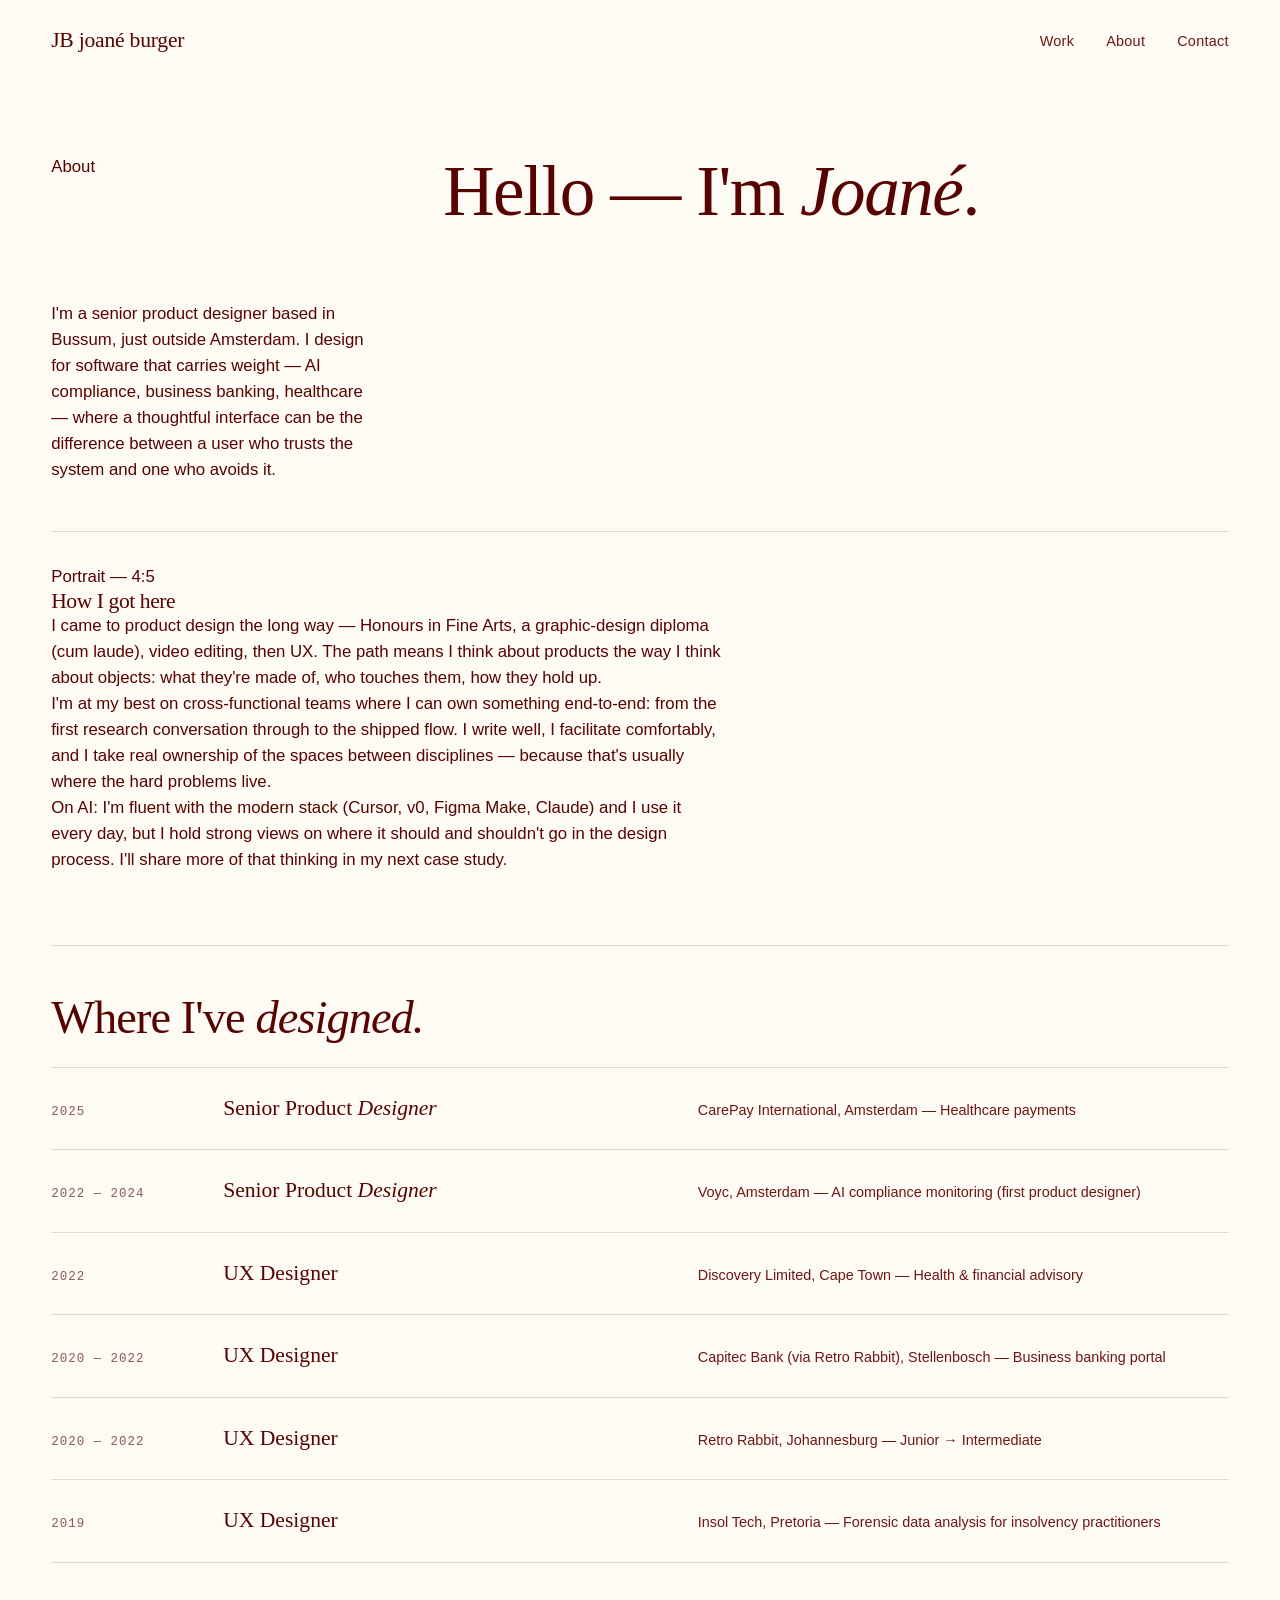
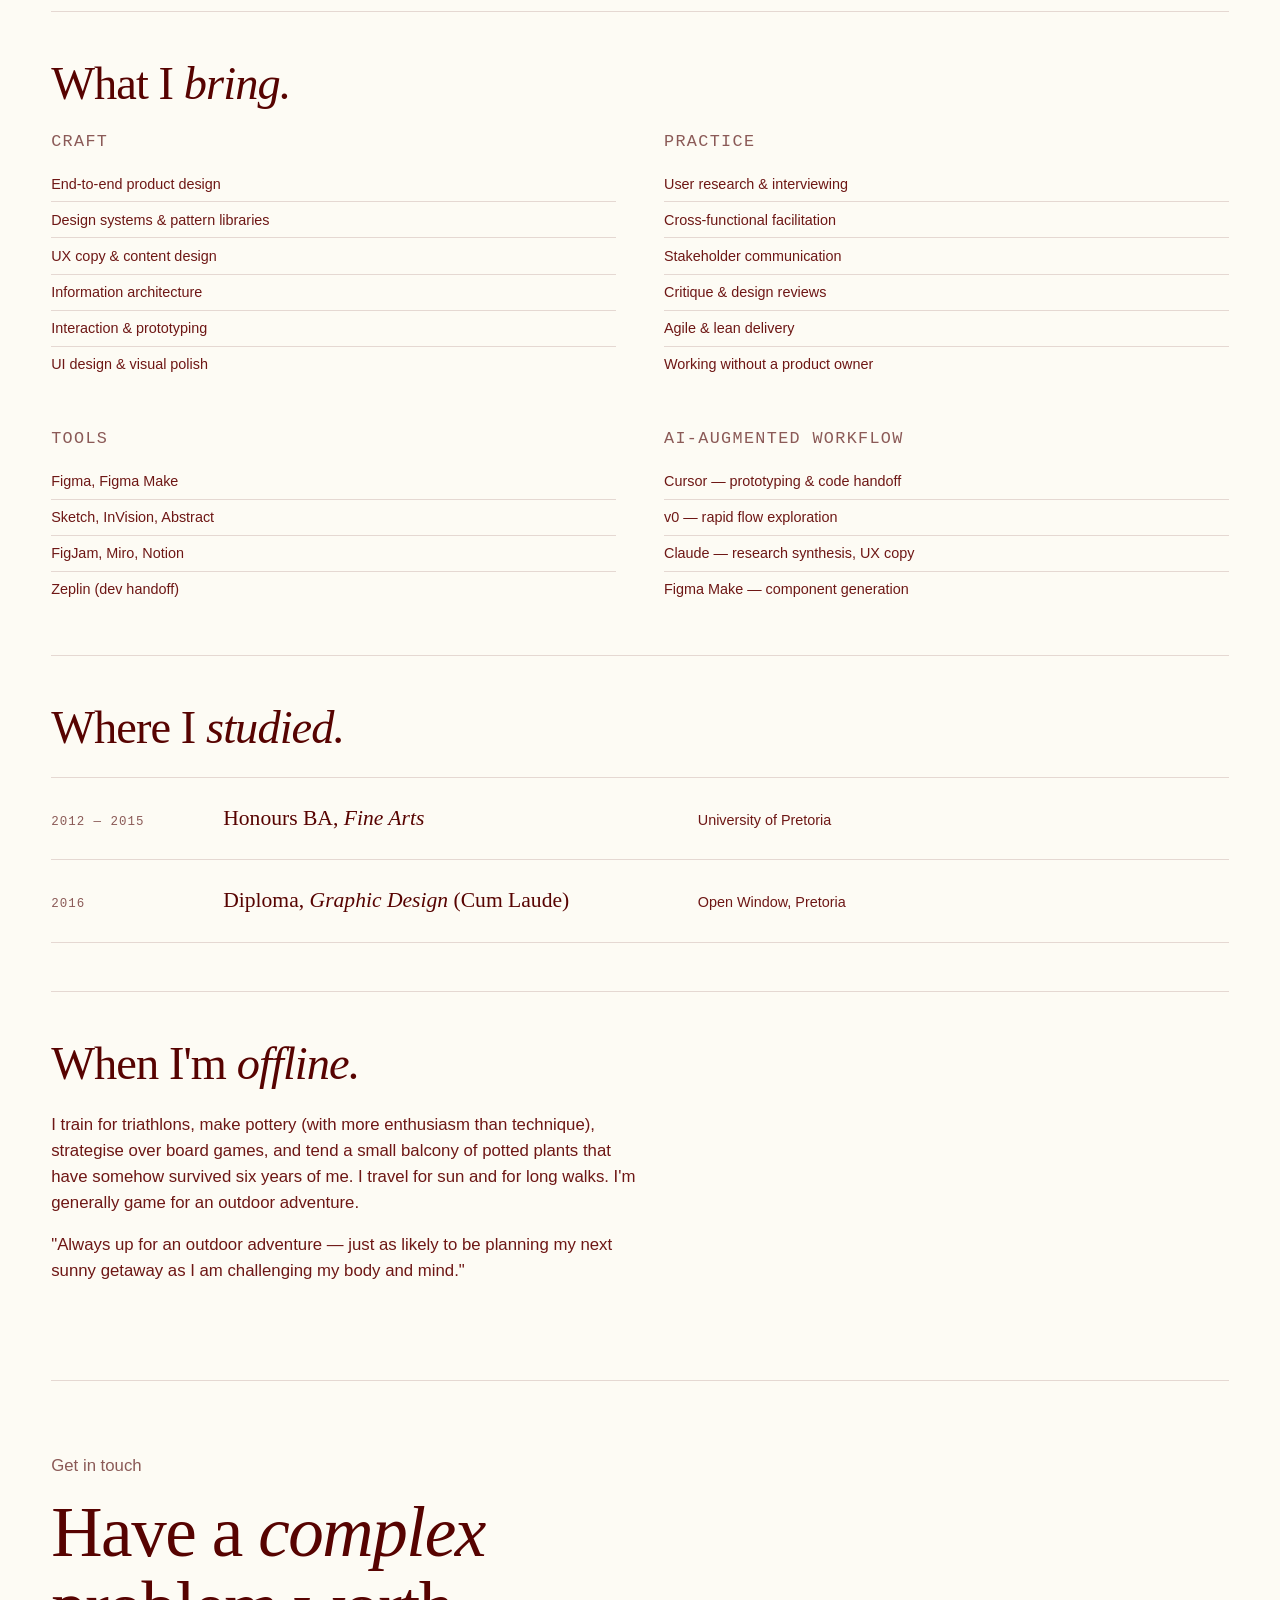
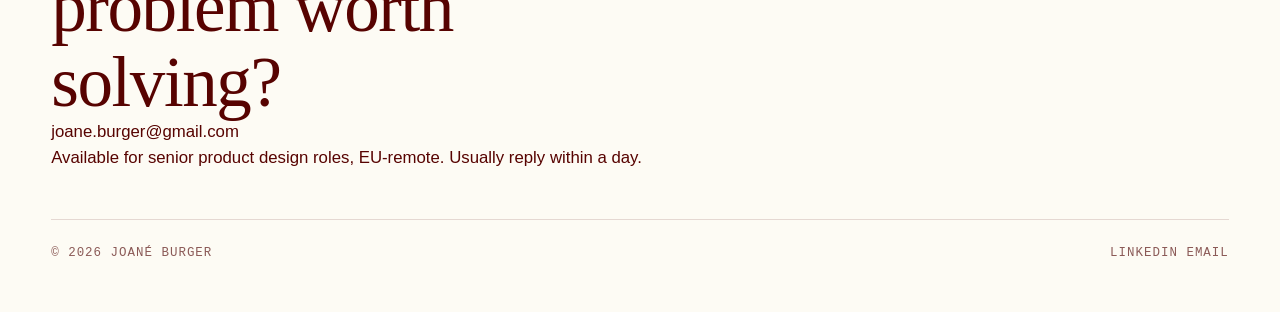
==== about.html @ 987252c0 "Update about.html" ====
<!DOCTYPE html>
<html lang="en">
<head>
  <meta charset="UTF-8">
  <meta name="viewport" content="width=device-width, initial-scale=1.0">
  <title>About — Joané Burger</title>
  <meta name="description" content="About Joané Burger — senior product designer, fine-art background, six years in complex software. Based in the Netherlands.">
  <link rel="stylesheet" href="styles.css">
</head>
<body>

<div class="page">
  <div class="wrap">

    <header class="topbar">
      <a href="index.html" class="brand">
        <span class="brand-mark">JB</span>
        <span>joané burger</span>
      </a>
      <nav>
        <ul class="nav-links">
          <li><a href="index.html">Work</a></li>
          <li><a href="about.html" class="is-active">About</a></li>
          <li><a href="mailto:joane.burger@gmail.com">Contact</a></li>
        </ul>
      </nav>
    </header>

    <!-- Hero -->
    <section class="about-hero">
      <span class="label">About</span>
      <h1>Hello — I'm <em>Joané</em>.</h1>
      <p class="lede">I'm a senior product designer based in Bussum, just outside Amsterdam. I design for software that carries weight — AI compliance, business banking, healthcare — where a thoughtful interface can be the difference between a user who trusts the system and one who avoids it.</p>
    </section>

    <div class="about-grid" style="padding: var(--sp-4) 0 var(--sp-6); border-top: 1px solid var(--line);">
      <div class="about-photo">Portrait — 4:5</div>
      <div class="about-body">
        <h4>How I got here</h4>
        <p>I came to product design the long way — Honours in Fine Arts, a graphic-design diploma (cum laude), video editing, then UX. The path means I think about products the way I think about objects: what they're made of, who touches them, how they hold up.</p>
        <p>I'm at my best on cross-functional teams where I can own something end-to-end: from the first research conversation through to the shipped flow. I write well, I facilitate comfortably, and I take real ownership of the spaces between disciplines — because that's usually where the hard problems live.</p>
        <p>On AI: I'm fluent with the modern stack (Cursor, v0, Figma Make, Claude) and I use it every day, but I hold strong views on where it should and shouldn't go in the design process. I'll share more of that thinking in my next case study.</p>
      </div>
    </div>

    <!-- Experience -->
    <section class="about-section">
      <h2>Where I've <em>designed.</em></h2>
      <ul class="xp-list">
        <li class="xp-item">
          <span class="years">2025</span>
          <div class="role">Senior Product <em>Designer</em></div>
          <div class="company">CarePay International, Amsterdam — Healthcare payments</div>
        </li>
        <li class="xp-item">
          <span class="years">2022 — 2024</span>
          <div class="role">Senior Product <em>Designer</em></div>
          <div class="company">Voyc, Amsterdam — AI compliance monitoring (first product designer)</div>
        </li>
        <li class="xp-item">
          <span class="years">2022</span>
          <div class="role">UX Designer</div>
          <div class="company">Discovery Limited, Cape Town — Health &amp; financial advisory</div>
        </li>
        <li class="xp-item">
          <span class="years">2020 — 2022</span>
          <div class="role">UX Designer</div>
          <div class="company">Capitec Bank (via Retro Rabbit), Stellenbosch — Business banking portal</div>
        </li>
        <li class="xp-item">
          <span class="years">2020 — 2022</span>
          <div class="role">UX Designer</div>
          <div class="company">Retro Rabbit, Johannesburg — Junior → Intermediate</div>
        </li>
        <li class="xp-item">
          <span class="years">2019</span>
          <div class="role">UX Designer</div>
          <div class="company">Insol Tech, Pretoria — Forensic data analysis for insolvency practitioners</div>
        </li>
      </ul>
    </section>

    <!-- Skills & tools -->
    <section class="about-section">
      <h2>What I <em>bring.</em></h2>

      <div class="two-col">
        <div>
          <h3>Craft</h3>
          <ul>
            <li>End-to-end product design</li>
            <li>Design systems &amp; pattern libraries</li>
            <li>UX copy &amp; content design</li>
            <li>Information architecture</li>
            <li>Interaction &amp; prototyping</li>
            <li>UI design &amp; visual polish</li>
          </ul>
        </div>
        <div>
          <h3>Practice</h3>
          <ul>
            <li>User research &amp; interviewing</li>
            <li>Cross-functional facilitation</li>
            <li>Stakeholder communication</li>
            <li>Critique &amp; design reviews</li>
            <li>Agile &amp; lean delivery</li>
            <li>Working without a product owner</li>
          </ul>
        </div>
      </div>

      <div class="two-col" style="margin-top: var(--sp-5);">
        <div>
          <h3>Tools</h3>
          <ul>
            <li>Figma, Figma Make</li>
            <li>Sketch, InVision, Abstract</li>
            <li>FigJam, Miro, Notion</li>
            <li>Zeplin (dev handoff)</li>
          </ul>
        </div>
        <div>
          <h3>AI-augmented workflow</h3>
          <ul>
            <li>Cursor — prototyping &amp; code handoff</li>
            <li>v0 — rapid flow exploration</li>
            <li>Claude — research synthesis, UX copy</li>
            <li>Figma Make — component generation</li>
          </ul>
        </div>
      </div>
    </section>

    <!-- Education -->
    <section class="about-section">
      <h2>Where I <em>studied.</em></h2>
      <ul class="xp-list">
        <li class="xp-item">
          <span class="years">2012 — 2015</span>
          <div class="role">Honours BA, <em>Fine Arts</em></div>
          <div class="company">University of Pretoria</div>
        </li>
        <li class="xp-item">
          <span class="years">2016</span>
          <div class="role">Diploma, <em>Graphic Design</em> (Cum Laude)</div>
          <div class="company">Open Window, Pretoria</div>
        </li>
      </ul>
    </section>

    <!-- Offline -->
    <section class="about-section">
      <h2>When I'm <em>offline.</em></h2>
      <p>I train for triathlons, make pottery (with more enthusiasm than technique), strategise over board games, and tend a small balcony of potted plants that have somehow survived six years of me. I travel for sun and for long walks. I'm generally game for an outdoor adventure.</p>
      <div class="offline-banner">
        <p>"Always up for an outdoor adventure — just as likely to be planning my next sunny getaway as I am challenging my body and mind."</p>
      </div>
    </section>

    <!-- Footer -->
    <footer class="footer">
      <div class="footer-cta">
        <div>
          <span style="font-size: var(--fs-sm); font-weight: 500; color: var(--muted);">Get in touch</span>
          <h2 style="margin-top: var(--sp-2);">Have a <em>complex</em> problem worth solving?</h2>
        </div>
        <div>
          <a href="mailto:joane.burger@gmail.com" class="email">joane.burger@gmail.com</a>
          <p class="reply">Available for senior product design roles, EU-remote. Usually reply within a day.</p>
        </div>
      </div>
      <div class="footer-meta">
        <span>© 2026 Joané Burger</span>
        <div class="links">
          <a href="https://www.linkedin.com/in/joane-burger-a52912117" target="_blank" rel="noopener">LinkedIn</a>
          <a href="mailto:joane.burger@gmail.com">Email</a>
        </div>
      </div>
    </footer>

  </div>
</div>

<script src="script.js"></script>
</body>
</html>
---- styles.css ----
/* ================================================================
   Joané Burger — Portfolio Stylesheet
   Editorial minimalism with warmth
   ================================================================ */

/* ---------- Reset & base ---------- */
*, *::before, *::after { box-sizing: border-box; margin: 0; padding: 0; }
html { scroll-behavior: smooth; -webkit-font-smoothing: antialiased; -moz-osx-font-smoothing: grayscale; }
img, svg { display: block; max-width: 100%; height: auto; }
a { color: inherit; text-decoration: none; }
button { font: inherit; cursor: pointer; background: none; border: none; color: inherit; }

/* ---------- Design tokens ---------- */
:root {
  /* Palette — Merlot / Cloudy Sky / Butter Cream
     All foreground/background combinations meet WCAG AAA */
  --paper: #FDFBF4;          /* soft warm white background */
  --paper-warm: #FAF3D9;     /* lighter butter-cream, surface tint */
  --cream: #F7E594;          /* Butter Cream — accent surface */
  --sky: #BAD6FD;            /* Cloudy Sky — second accent surface */
  --sky-soft: #DCE9FB;       /* lighter cloudy sky for subtle uses */
  --ink: #570301;            /* Merlot — primary text & headings (14.30:1 on paper) */
  --ink-soft: #6E1715;       /* slightly lifted merlot for body text */
  --muted: #8B5A57;          /* warm rosy-brown for secondary text */
  --muted-light: #C9A8A4;    /* tertiary text and dividers */
  --accent: #570301;         /* accent stays Merlot — italics, CTAs */
  --accent-soft: #7A0D0A;    /* hover state — slightly lighter merlot */
  --line: rgba(87, 3, 1, 0.14);
  --line-strong: rgba(87, 3, 1, 0.25);

  /* Typography */
  --font-display: "Fraunces", "Cormorant Garamond", "Times New Roman", serif;
  --font-body: "Inter Tight", "Inter", -apple-system, sans-serif;
  --font-mono: "JetBrains Mono", "SF Mono", monospace;

  /* Fluid type scale */
  --size-xs:   clamp(0.72rem, 0.70rem + 0.1vw, 0.78rem);
  --size-sm:   clamp(0.82rem, 0.79rem + 0.15vw, 0.90rem);
  --size-base: clamp(0.95rem, 0.92rem + 0.18vw, 1.05rem);
  --size-lg:   clamp(1.15rem, 1.08rem + 0.35vw, 1.35rem);
  --size-xl:   clamp(1.5rem,  1.35rem + 0.75vw, 2rem);
  --size-2xl:  clamp(2rem,    1.7rem + 1.5vw,   3rem);
  --size-3xl:  clamp(2.75rem, 2.2rem + 2.8vw,   4.5rem);
  --size-hero: clamp(3.5rem,  2.5rem + 5vw,     7rem);

  /* Space */
  --sp-1: 0.5rem;
  --sp-2: 1rem;
  --sp-3: 1.5rem;
  --sp-4: 2rem;
  --sp-5: 3rem;
  --sp-6: 4.5rem;
  --sp-7: 6rem;
  --sp-8: 9rem;

  /* Layout */
  --page-x: clamp(1.5rem, 4vw, 3.5rem);
  --max-w: 1440px;
  --content-w: 72ch;
}

/* ---------- Base elements ---------- */
body {
  font-family: var(--font-body);
  font-size: var(--size-base);
  line-height: 1.55;
  color: var(--ink);
  background: var(--paper);
  font-feature-settings: "ss01", "cv11";
}

h1, h2, h3, h4 {
  font-family: var(--font-display);
  font-weight: 400;
  line-height: 1.05;
  letter-spacing: -0.02em;
  color: var(--ink);
  font-variation-settings: "opsz" 144, "SOFT" 30;
}
h1 { font-size: var(--size-hero); }
h2 { font-size: var(--size-3xl); }
h3 { font-size: var(--size-xl); letter-spacing: -0.015em; }
h4 { font-size: var(--size-lg); font-variation-settings: "opsz" 36; }

p { max-width: var(--content-w); }
strong { font-weight: 600; color: var(--ink); }

::selection { background: var(--accent); color: var(--paper); }

/* ---------- Layout primitives ---------- */
.page {
  min-height: 100vh;
  padding: 0 var(--page-x);
  position: relative;
}
.wrap { max-width: var(--max-w); margin: 0 auto; }

/* ---------- Persistent top nav ---------- */
.topbar {
  display: flex;
  justify-content: space-between;
  align-items: center;
  padding: var(--sp-3) 0;
  position: sticky;
  top: 0;
  background: var(--paper);
  z-index: 50;
  border-bottom: 1px solid transparent;
  transition: border-color 0.2s ease;
}
.topbar.is-scrolled { border-bottom-color: var(--line); }

.brand {
  font-family: var(--font-display);
  font-size: var(--size-lg);
  font-variation-settings: "opsz" 36, "SOFT" 50;
  letter-spacing: -0.01em;
}
.brand em {
  font-style: italic;
  color: var(--accent);
  font-variation-settings: "opsz" 36, "SOFT" 100;
}

.nav-links {
  display: flex;
  gap: var(--sp-4);
  list-style: none;
  font-size: var(--size-sm);
  letter-spacing: 0.02em;
}
.nav-links a {
  position: relative;
  padding: 0.25rem 0;
  color: var(--ink-soft);
  transition: color 0.2s ease;
}
.nav-links a::after {
  content: "";
  position: absolute;
  left: 0; right: 0; bottom: -2px;
  height: 1px;
  background: var(--accent);
  transform: scaleX(0);
  transform-origin: left;
  transition: transform 0.3s cubic-bezier(0.65, 0, 0.35, 1);
}
.nav-links a:hover,
.nav-links a.active { color: var(--ink); }
.nav-links a:hover::after,
.nav-links a.active::after { transform: scaleX(1); }

/* ---------- HOME: hero ---------- */
.hero {
  padding: var(--sp-7) 0 var(--sp-6);
  display: grid;
  grid-template-columns: 1fr;
  gap: var(--sp-4);
  max-width: 1100px;
}
.hero .eyebrow {
  font-family: var(--font-mono);
  font-size: var(--size-xs);
  letter-spacing: 0.15em;
  text-transform: uppercase;
  color: var(--muted);
  display: flex;
  align-items: center;
  gap: var(--sp-2);
}
.hero .eyebrow::before {
  content: "";
  width: 24px; height: 1px;
  background: var(--muted);
}
.hero h1 {
  font-variation-settings: "opsz" 144, "SOFT" 30;
  margin-top: var(--sp-2);
}
.hero h1 em {
  font-style: italic;
  color: var(--accent);
  font-variation-settings: "opsz" 144, "SOFT" 100;
}
.hero .lede {
  font-family: var(--font-display);
  font-size: var(--size-xl);
  font-weight: 300;
  line-height: 1.35;
  max-width: 38ch;
  color: var(--ink-soft);
  letter-spacing: -0.01em;
  margin-top: var(--sp-3);
  font-variation-settings: "opsz" 36, "SOFT" 80;
}
.hero .lede em { font-style: italic; color: var(--accent); font-variation-settings: "opsz" 36, "SOFT" 100; }
.hero .subline {
  margin-top: var(--sp-3);
  max-width: 52ch;
  color: var(--ink-soft);
  font-size: var(--size-base);
}

/* Availability pill */
.pill {
  display: inline-flex;
  align-items: center;
  gap: 0.5rem;
  padding: 0.4rem 0.95rem;
  background: var(--sky);
  border: 1px solid rgba(87, 3, 1, 0.15);
  border-radius: 999px;
  font-size: var(--size-xs);
  font-family: var(--font-mono);
  letter-spacing: 0.08em;
  text-transform: uppercase;
  color: var(--ink);
}
.pill .dot {
  width: 6px; height: 6px; border-radius: 50%;
  background: var(--ink);
  box-shadow: 0 0 0 3px rgba(87, 3, 1, 0.18);
  animation: pulse 2.5s ease-in-out infinite;
}
@keyframes pulse { 50% { box-shadow: 0 0 0 6px rgba(87, 3, 1, 0); } }

/* ---------- HOME: section headings ---------- */
.section-head {
  display: flex;
  justify-content: space-between;
  align-items: baseline;
  padding: var(--sp-4) 0 var(--sp-4);
  border-top: 1px solid var(--line);
  margin-top: var(--sp-5);
}
.section-head .label {
  font-family: var(--font-mono);
  font-size: var(--size-xs);
  letter-spacing: 0.15em;
  text-transform: uppercase;
  color: var(--muted);
}
.section-head .count {
  font-family: var(--font-mono);
  font-size: var(--size-xs);
  color: var(--muted);
}

/* ---------- HOME: case study list ---------- */
.work-list { display: flex; flex-direction: column; gap: 0; }
.work-item {
  display: grid;
  grid-template-columns: 1fr;
  gap: var(--sp-2);
  padding: var(--sp-4) 0;
  border-top: 1px solid var(--line);
  position: relative;
  transition: padding-left 0.4s cubic-bezier(0.65, 0, 0.35, 1);
}
.work-item:last-child { border-bottom: 1px solid var(--line); }

.work-item .meta {
  display: flex;
  gap: var(--sp-3);
  font-family: var(--font-mono);
  font-size: var(--size-xs);
  letter-spacing: 0.1em;
  text-transform: uppercase;
  color: var(--muted);
  align-items: center;
}
.work-item .meta .sep {
  width: 8px; height: 1px; background: var(--muted-light);
}
.work-item h3 {
  font-size: var(--size-2xl);
  line-height: 1.08;
  letter-spacing: -0.02em;
  font-variation-settings: "opsz" 96, "SOFT" 40;
  transition: color 0.3s ease;
  max-width: 22ch;
}
.work-item h3 em {
  font-style: italic;
  font-variation-settings: "opsz" 96, "SOFT" 100;
}
.work-item .summary {
  color: var(--ink-soft);
  font-size: var(--size-base);
  max-width: 58ch;
  margin-top: var(--sp-1);
}
.work-item .tags {
  display: flex;
  gap: 0.5rem;
  margin-top: var(--sp-2);
  flex-wrap: wrap;
}
.work-item .tag {
  font-family: var(--font-mono);
  font-size: var(--size-xs);
  padding: 0.2rem 0.6rem;
  border: 1px solid var(--line);
  border-radius: 999px;
  color: var(--muted);
  letter-spacing: 0.05em;
}
.work-item .arrow {
  position: absolute;
  right: 0;
  top: var(--sp-4);
  font-family: var(--font-display);
  font-size: var(--size-xl);
  font-style: italic;
  color: var(--muted-light);
  transition: all 0.4s cubic-bezier(0.65, 0, 0.35, 1);
}
.work-item:hover { padding-left: var(--sp-3); }
.work-item:hover h3 { color: var(--accent); }
.work-item:hover .arrow { color: var(--accent); transform: translateX(-6px); }

.work-item.is-upcoming { opacity: 0.75; }
.work-item.is-upcoming:hover { padding-left: 0; }
.work-item.is-upcoming:hover h3 { color: var(--ink); }
.work-item.is-upcoming .upcoming-tag {
  display: inline-block;
  font-family: var(--font-mono);
  font-size: var(--size-xs);
  padding: 0.2rem 0.6rem;
  background: var(--accent);
  color: var(--paper);
  border-radius: 999px;
  letter-spacing: 0.05em;
  text-transform: uppercase;
}

/* ---------- HOME: about preview ---------- */
.about-preview {
  display: grid;
  grid-template-columns: 1fr;
  gap: var(--sp-4);
  padding: var(--sp-6) 0;
}
.about-preview h2 {
  font-size: var(--size-2xl);
  max-width: 16ch;
  font-variation-settings: "opsz" 96, "SOFT" 40;
}
.about-preview h2 em { font-style: italic; color: var(--accent); font-variation-settings: "opsz" 96, "SOFT" 100; }
.about-preview .body {
  max-width: 52ch;
  color: var(--ink-soft);
  font-size: var(--size-lg);
  line-height: 1.55;
  font-family: var(--font-display);
  font-weight: 300;
  font-variation-settings: "opsz" 24, "SOFT" 80;
}
.about-preview .read-link {
  margin-top: var(--sp-3);
  display: inline-flex;
  align-items: center;
  gap: 0.4rem;
  font-family: var(--font-mono);
  font-size: var(--size-sm);
  letter-spacing: 0.05em;
  color: var(--ink);
  border-bottom: 1px solid var(--ink);
  padding-bottom: 2px;
  transition: gap 0.3s ease, color 0.3s ease;
}
.about-preview .read-link:hover { gap: 0.8rem; color: var(--accent); border-bottom-color: var(--accent); }

/* ---------- Footer ---------- */
.footer {
  border-top: 1px solid var(--line);
  padding: var(--sp-6) 0 var(--sp-5);
  margin-top: var(--sp-4);
}
.footer-grid {
  display: grid;
  grid-template-columns: 1fr;
  gap: var(--sp-5);
}
.footer h2 {
  font-size: var(--size-3xl);
  max-width: 14ch;
  font-variation-settings: "opsz" 144, "SOFT" 40;
}
.footer h2 em { font-style: italic; color: var(--accent); font-variation-settings: "opsz" 144, "SOFT" 100; }
.footer .contact-link {
  display: inline-block;
  font-family: var(--font-display);
  font-size: var(--size-2xl);
  font-style: italic;
  color: var(--accent);
  border-bottom: 2px solid transparent;
  padding-bottom: 0.15rem;
  transition: border-color 0.3s ease;
  font-variation-settings: "opsz" 96, "SOFT" 100;
}
.footer .contact-link:hover { border-bottom-color: var(--accent); }

.footer-meta {
  display: flex;
  justify-content: space-between;
  align-items: end;
  flex-wrap: wrap;
  gap: var(--sp-3);
  margin-top: var(--sp-5);
  padding-top: var(--sp-3);
  border-top: 1px solid var(--line);
  font-family: var(--font-mono);
  font-size: var(--size-xs);
  letter-spacing: 0.08em;
  text-transform: uppercase;
  color: var(--muted);
}
.footer-meta .socials { display: flex; gap: var(--sp-3); }
.footer-meta a:hover { color: var(--accent); }

/* Little signature mark */
.signature {
  font-family: var(--font-display);
  font-style: italic;
  font-size: var(--size-lg);
  color: var(--accent);
  font-variation-settings: "opsz" 36, "SOFT" 100;
  text-transform: none;
  letter-spacing: -0.01em;
}

/* ================================================================
   CASE STUDY PAGES
   ================================================================ */

.cs-layout {
  display: grid;
  grid-template-columns: 1fr;
  gap: var(--sp-5);
  padding: var(--sp-5) 0 var(--sp-6);
}

/* Sticky side nav */
.cs-nav {
  position: sticky;
  top: 72px;
  align-self: start;
  font-size: var(--size-sm);
  padding: var(--sp-3) 0;
  display: none; /* hidden on mobile */
}
.cs-nav ol { list-style: none; display: flex; flex-direction: column; gap: 0.6rem; }
.cs-nav .back {
  display: inline-flex;
  align-items: center;
  gap: 0.4rem;
  font-family: var(--font-mono);
  font-size: var(--size-xs);
  letter-spacing: 0.08em;
  text-transform: uppercase;
  color: var(--muted);
  margin-bottom: var(--sp-3);
  transition: color 0.2s ease, gap 0.3s ease;
}
.cs-nav .back:hover { color: var(--accent); gap: 0.7rem; }
.cs-nav .nav-label {
  font-family: var(--font-mono);
  font-size: var(--size-xs);
  letter-spacing: 0.1em;
  text-transform: uppercase;
  color: var(--muted);
  margin-bottom: var(--sp-2);
}
.cs-nav a {
  color: var(--muted);
  padding-left: var(--sp-2);
  border-left: 1px solid var(--line);
  transition: color 0.2s ease, border-color 0.2s ease, padding-left 0.3s ease;
  display: block;
  line-height: 1.4;
}
.cs-nav a:hover {
  color: var(--ink);
  padding-left: calc(var(--sp-2) + 4px);
}
.cs-nav a.is-active {
  color: var(--ink);
  border-left-color: var(--accent);
}

.cs-main { min-width: 0; }

/* Case study header */
.cs-header {
  padding-bottom: var(--sp-5);
  border-bottom: 1px solid var(--line);
}
.cs-header .meta {
  display: flex;
  flex-wrap: wrap;
  gap: var(--sp-3);
  font-family: var(--font-mono);
  font-size: var(--size-xs);
  letter-spacing: 0.1em;
  text-transform: uppercase;
  color: var(--muted);
  margin-bottom: var(--sp-3);
}
.cs-header .meta span + span::before {
  content: "·";
  margin-right: var(--sp-3);
  color: var(--muted-light);
}
.cs-header h1 {
  font-size: var(--size-3xl);
  line-height: 1.05;
  letter-spacing: -0.02em;
  max-width: 20ch;
  font-variation-settings: "opsz" 144, "SOFT" 40;
}
.cs-header h1 em {
  font-style: italic;
  color: var(--accent);
  font-variation-settings: "opsz" 144, "SOFT" 100;
}
.cs-header .tagline {
  font-size: var(--size-lg);
  color: var(--ink-soft);
  margin-top: var(--sp-3);
  max-width: 58ch;
  font-family: var(--font-display);
  font-weight: 300;
  line-height: 1.4;
  font-variation-settings: "opsz" 24, "SOFT" 80;
}

/* Hero image after header */
.cs-hero-img {
  margin: var(--sp-5) 0;
  aspect-ratio: 16 / 9;
  background: var(--paper-warm);
  border: 1px solid var(--line);
  border-radius: 4px;
  display: flex;
  align-items: center;
  justify-content: center;
  color: var(--muted);
  font-family: var(--font-mono);
  font-size: var(--size-xs);
  letter-spacing: 0.1em;
  text-transform: uppercase;
  overflow: hidden;
}
.cs-hero-img img { width: 100%; height: 100%; object-fit: cover; }

/* Stats bar */
.stats {
  display: grid;
  grid-template-columns: repeat(auto-fit, minmax(180px, 1fr));
  gap: var(--sp-2);
  padding: var(--sp-4) 0;
  border-top: 1px solid var(--line);
  border-bottom: 1px solid var(--line);
  margin: var(--sp-5) 0;
}
.stat { padding: 0 var(--sp-3) 0 0; }
.stat .num {
  font-family: var(--font-display);
  font-size: var(--size-3xl);
  line-height: 1;
  color: var(--accent);
  font-variation-settings: "opsz" 144, "SOFT" 40;
  letter-spacing: -0.03em;
}
.stat .num em {
  font-style: italic;
  font-variation-settings: "opsz" 144, "SOFT" 100;
}
.stat .label {
  margin-top: var(--sp-1);
  font-size: var(--size-sm);
  color: var(--ink-soft);
  max-width: 26ch;
}

/* Case study content */
.cs-section { padding: var(--sp-5) 0; border-top: 1px solid var(--line); }
.cs-section:first-of-type { border-top: none; padding-top: 0; }
.cs-section .eyebrow {
  font-family: var(--font-mono);
  font-size: var(--size-xs);
  letter-spacing: 0.15em;
  text-transform: uppercase;
  color: var(--muted);
  margin-bottom: var(--sp-2);
}
.cs-section h2 {
  font-size: var(--size-2xl);
  max-width: 22ch;
  margin-bottom: var(--sp-3);
  font-variation-settings: "opsz" 96, "SOFT" 40;
}
.cs-section h2 em { font-style: italic; color: var(--accent); font-variation-settings: "opsz" 96, "SOFT" 100; }
.cs-section h3 {
  font-size: var(--size-xl);
  margin-top: var(--sp-4);
  margin-bottom: var(--sp-2);
  font-variation-settings: "opsz" 48, "SOFT" 50;
}
.cs-section p { margin-bottom: var(--sp-2); color: var(--ink-soft); max-width: 68ch; }
.cs-section p:last-child { margin-bottom: 0; }
.cs-section p + h3 { margin-top: var(--sp-4); }

.cs-section ul {
  list-style: none;
  margin: var(--sp-2) 0;
  max-width: 68ch;
}
.cs-section ul li {
  position: relative;
  padding-left: var(--sp-3);
  margin-bottom: 0.75rem;
  color: var(--ink-soft);
}
.cs-section ul li::before {
  content: "—";
  position: absolute;
  left: 0;
  color: var(--accent);
}

/* Pull quote / callout */
.pull {
  padding: var(--sp-3) var(--sp-4);
  border-left: 3px solid var(--accent);
  background: var(--cream);
  margin: var(--sp-4) 0;
  max-width: 68ch;
  border-radius: 0 4px 4px 0;
}
.pull p {
  font-family: var(--font-display);
  font-size: var(--size-lg);
  font-style: italic;
  line-height: 1.45;
  color: var(--ink);
  margin: 0;
  font-variation-settings: "opsz" 36, "SOFT" 100;
}

/* Before/After block */
.before-after {
  display: grid;
  grid-template-columns: 1fr;
  gap: var(--sp-3);
  margin: var(--sp-4) 0;
}
.ba-card {
  border: 1px solid var(--line);
  border-radius: 4px;
  overflow: hidden;
  background: var(--paper-warm);
}
.ba-card .ba-label {
  padding: var(--sp-2) var(--sp-3);
  font-family: var(--font-mono);
  font-size: var(--size-xs);
  letter-spacing: 0.12em;
  text-transform: uppercase;
  color: var(--muted);
  background: var(--paper);
  border-bottom: 1px solid var(--line);
}
.ba-card .ba-body { padding: var(--sp-3); color: var(--ink-soft); font-size: var(--size-sm); line-height: 1.5; }
.ba-card.is-after { background: var(--sky-soft); }
.ba-card.is-after .ba-label { color: var(--ink); background: var(--sky); border-bottom-color: rgba(87, 3, 1, 0.2); }

/* Placeholder image blocks */
.cs-figure {
  margin: var(--sp-4) 0;
  aspect-ratio: 16 / 9;
  background: var(--paper-warm);
  border: 1px dashed var(--muted-light);
  border-radius: 4px;
  display: flex;
  align-items: center;
  justify-content: center;
  color: var(--muted);
  font-family: var(--font-mono);
  font-size: var(--size-xs);
  letter-spacing: 0.1em;
  text-transform: uppercase;
  text-align: center;
  padding: var(--sp-3);
  overflow: hidden;
}
.cs-figure img { width: 100%; height: 100%; object-fit: cover; }
.cs-figure.is-tall { aspect-ratio: 4 / 5; }
.cs-figure.is-wide { aspect-ratio: 21 / 9; }

figure { margin: var(--sp-4) 0; }
figure figcaption {
  margin-top: var(--sp-1);
  font-family: var(--font-mono);
  font-size: var(--size-xs);
  letter-spacing: 0.05em;
  color: var(--muted);
}

/* Next-up footer for case study */
.cs-next {
  margin-top: var(--sp-6);
  padding: var(--sp-5) 0;
  border-top: 1px solid var(--line);
  display: grid;
  grid-template-columns: 1fr;
  gap: var(--sp-2);
}
.cs-next .eyebrow {
  font-family: var(--font-mono);
  font-size: var(--size-xs);
  letter-spacing: 0.15em;
  text-transform: uppercase;
  color: var(--muted);
}
.cs-next h3 {
  font-size: var(--size-2xl);
  max-width: 22ch;
  transition: color 0.3s ease;
  font-variation-settings: "opsz" 96, "SOFT" 40;
}
.cs-next h3 em { font-style: italic; font-variation-settings: "opsz" 96, "SOFT" 100; }
.cs-next a:hover h3 { color: var(--accent); }

/* ================================================================
   ABOUT PAGE
   ================================================================ */

.about-hero {
  display: grid;
  grid-template-columns: 1fr;
  gap: var(--sp-5);
  padding: var(--sp-6) 0 var(--sp-5);
  max-width: 1200px;
}
.about-hero .photo {
  aspect-ratio: 4 / 5;
  background: var(--paper-warm);
  border-radius: 4px;
  overflow: hidden;
  max-width: 360px;
  border: 1px solid var(--line);
}
.about-hero .photo img { width: 100%; height: 100%; object-fit: cover; }
.about-hero .photo.placeholder {
  display: flex;
  align-items: center;
  justify-content: center;
  color: var(--muted);
  font-family: var(--font-mono);
  font-size: var(--size-xs);
  letter-spacing: 0.1em;
  text-transform: uppercase;
}
.about-hero h1 {
  font-size: var(--size-3xl);
  max-width: 18ch;
  font-variation-settings: "opsz" 144, "SOFT" 40;
}
.about-hero h1 em { font-style: italic; color: var(--accent); font-variation-settings: "opsz" 144, "SOFT" 100; }
.about-hero .about-lede {
  font-family: var(--font-display);
  font-size: var(--size-lg);
  font-weight: 300;
  line-height: 1.5;
  color: var(--ink-soft);
  margin-top: var(--sp-3);
  max-width: 54ch;
  font-variation-settings: "opsz" 36, "SOFT" 80;
}

.about-section {
  padding: var(--sp-5) 0;
  border-top: 1px solid var(--line);
}
.about-section h2 {
  font-size: var(--size-2xl);
  margin-bottom: var(--sp-3);
  font-variation-settings: "opsz" 96, "SOFT" 40;
}
.about-section h2 em { font-style: italic; color: var(--accent); font-variation-settings: "opsz" 96, "SOFT" 100; }
.about-section p { margin-bottom: var(--sp-2); color: var(--ink-soft); max-width: 64ch; }

/* Experience list */
.xp-list { list-style: none; margin-top: var(--sp-3); }
.xp-item {
  display: grid;
  grid-template-columns: 1fr;
  gap: 0.35rem 2rem;
  padding: var(--sp-3) 0;
  border-top: 1px solid var(--line);
}
.xp-item:last-child { border-bottom: 1px solid var(--line); }
.xp-item .years {
  font-family: var(--font-mono);
  font-size: var(--size-xs);
  letter-spacing: 0.08em;
  color: var(--muted);
  text-transform: uppercase;
}
.xp-item .role {
  font-family: var(--font-display);
  font-size: var(--size-lg);
  font-variation-settings: "opsz" 36, "SOFT" 50;
}
.xp-item .role em { font-style: italic; color: var(--accent); font-variation-settings: "opsz" 36, "SOFT" 100; }
.xp-item .company { color: var(--ink-soft); font-size: var(--size-sm); }

/* Lists in two columns (skills, tools) */
.two-col {
  display: grid;
  grid-template-columns: 1fr;
  gap: var(--sp-4);
  margin-top: var(--sp-3);
}
.two-col h3 {
  font-size: var(--size-base);
  font-family: var(--font-mono);
  font-weight: 500;
  letter-spacing: 0.08em;
  text-transform: uppercase;
  color: var(--muted);
  margin-bottom: var(--sp-2);
}
.two-col ul { list-style: none; }
.two-col li {
  padding: 0.4rem 0;
  border-bottom: 1px solid var(--line);
  font-size: var(--size-sm);
  color: var(--ink-soft);
}
.two-col li:last-child { border-bottom: none; }

/* Offline asides */
.offline {
  padding: var(--sp-4);
  background: var(--cream);
  border-radius: 4px;
  margin: var(--sp-3) 0;
}
.offline p { font-family: var(--font-display); font-size: var(--size-lg); font-style: italic; color: var(--ink); margin: 0; font-variation-settings: "opsz" 36, "SOFT" 100; }

/* ================================================================
   Responsive
   ================================================================ */

@media (min-width: 720px) {
  .hero { padding: var(--sp-8) 0 var(--sp-7); }
  .about-hero { grid-template-columns: 280px 1fr; gap: var(--sp-5); align-items: start; }
  .footer-grid { grid-template-columns: 1fr 1fr; gap: var(--sp-5); align-items: end; }
  .about-preview { grid-template-columns: 1fr 1.4fr; gap: var(--sp-6); }
  .before-after { grid-template-columns: 1fr 1fr; }
  .two-col { grid-template-columns: 1fr 1fr; gap: var(--sp-5); }
  .xp-item { grid-template-columns: 140px 1fr 1.2fr; align-items: baseline; }
  .work-item .arrow { font-size: var(--size-2xl); }
}

@media (min-width: 1024px) {
  .cs-layout { grid-template-columns: 220px 1fr; gap: var(--sp-6); }
  .cs-nav { display: block; }
  .about-hero { grid-template-columns: 320px 1fr; gap: var(--sp-6); }
}

@media (prefers-reduced-motion: reduce) {
  *, *::before, *::after {
    animation-duration: 0.01ms !important;
    transition-duration: 0.01ms !important;
    scroll-behavior: auto !important;
  }
}

/* Entrance animations */
@keyframes rise {
  from { opacity: 0; transform: translateY(12px); }
  to   { opacity: 1; transform: translateY(0); }
}
.rise { animation: rise 0.7s cubic-bezier(0.16, 1, 0.3, 1) backwards; }
.rise-1 { animation-delay: 0.05s; }
.rise-2 { animation-delay: 0.15s; }
.rise-3 { animation-delay: 0.25s; }
.rise-4 { animation-delay: 0.35s; }
.rise-5 { animation-delay: 0.45s; }
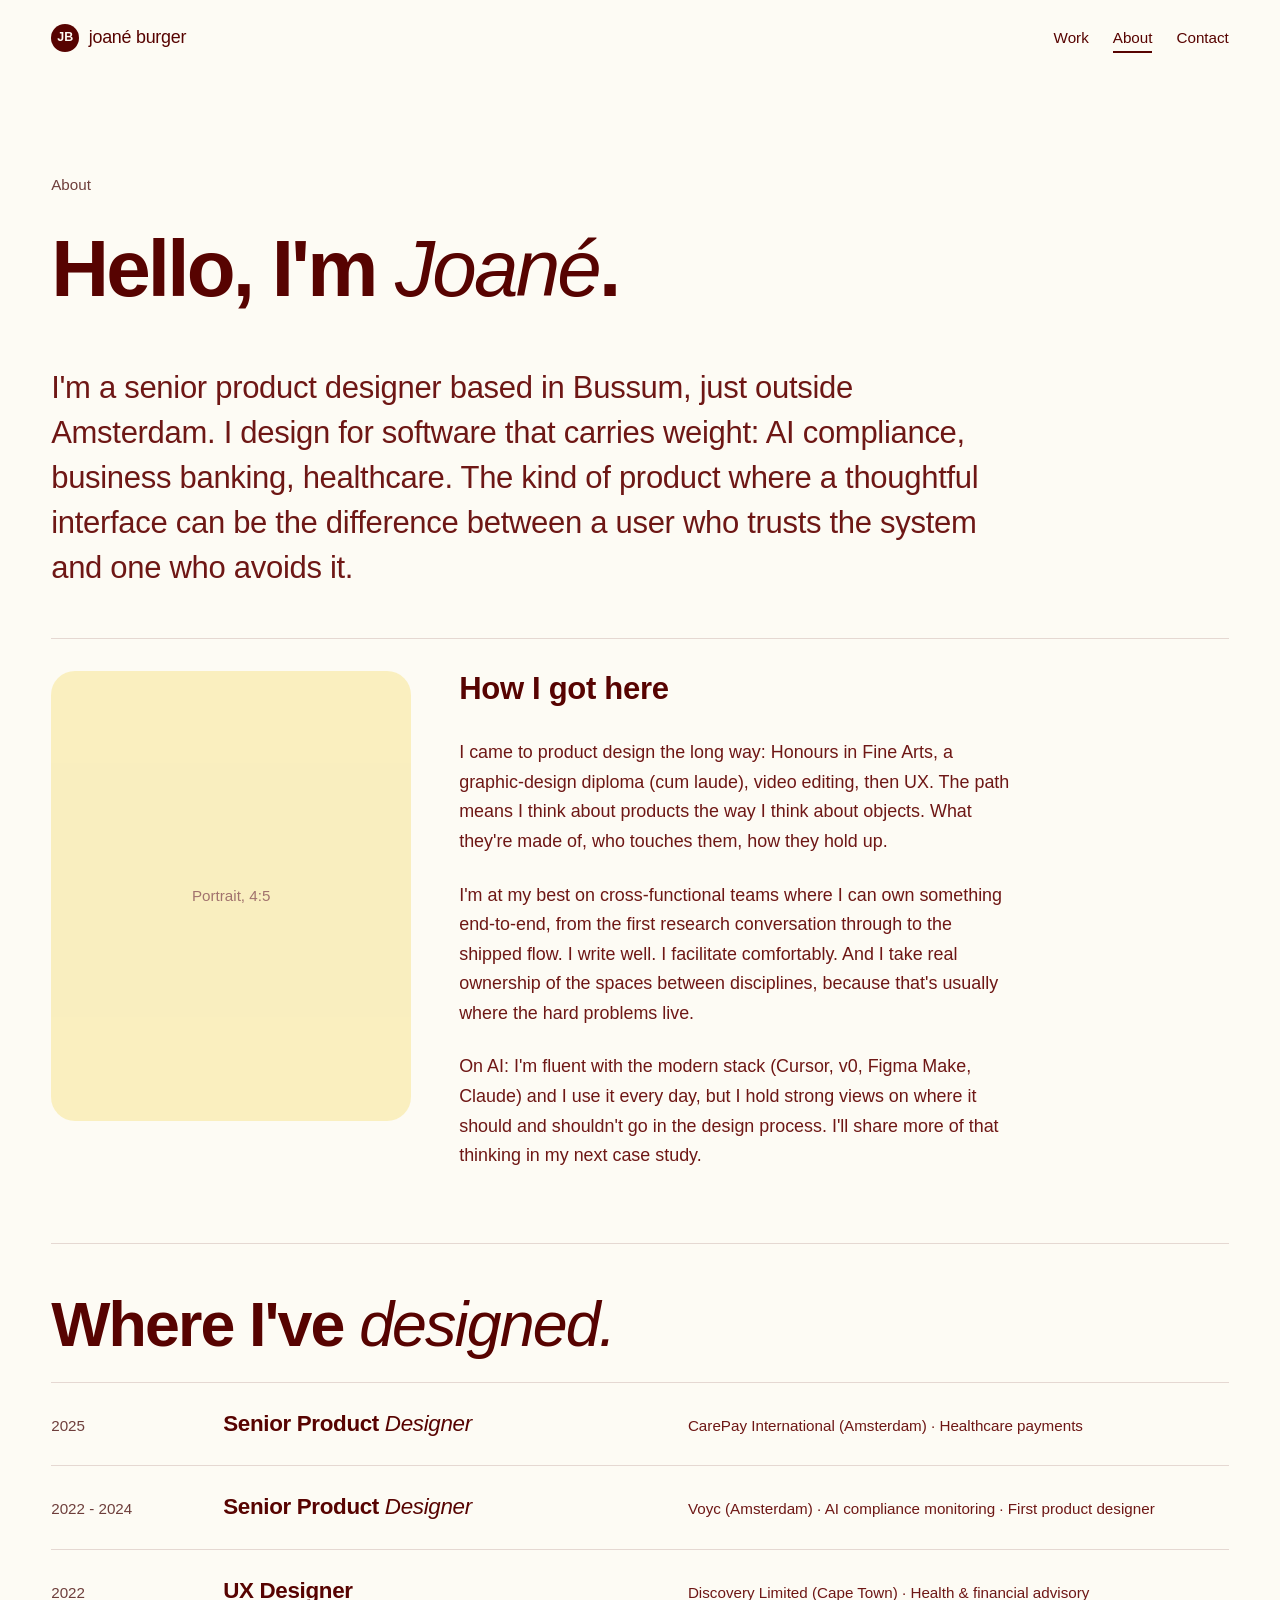
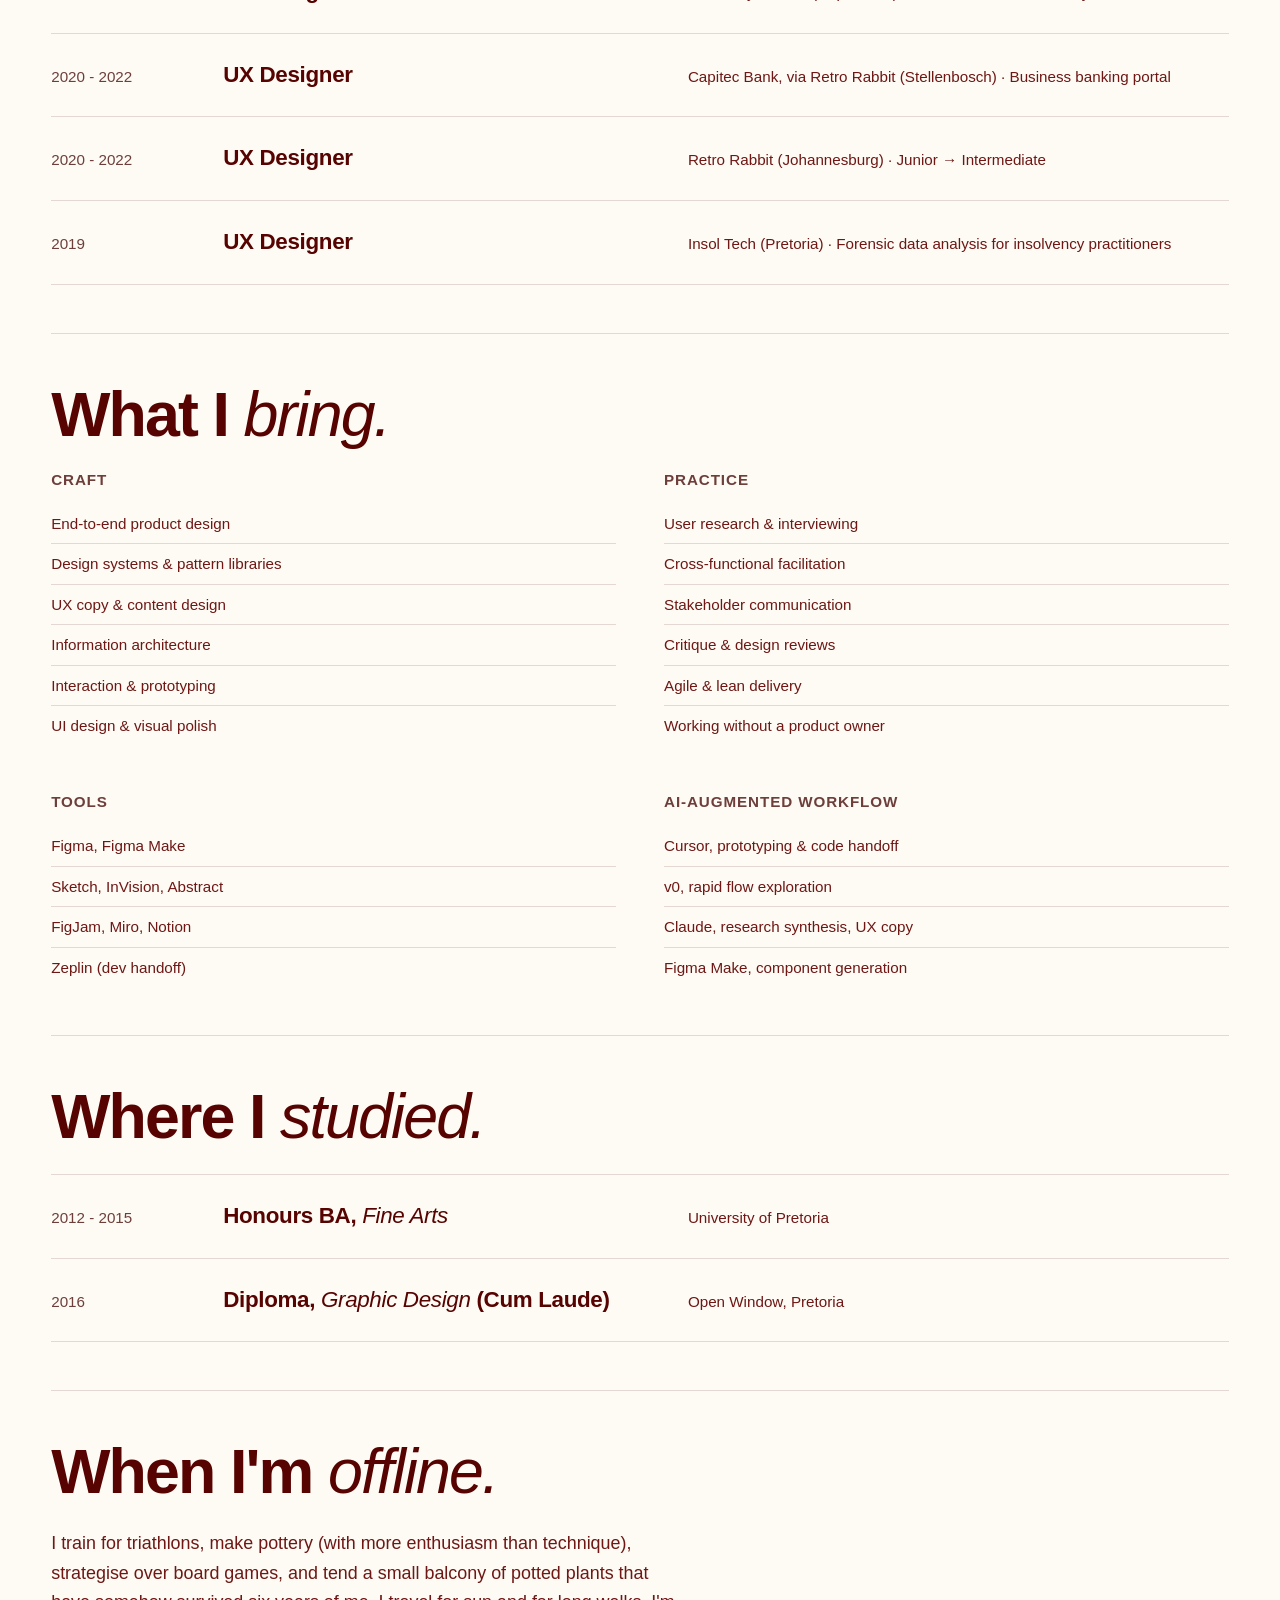
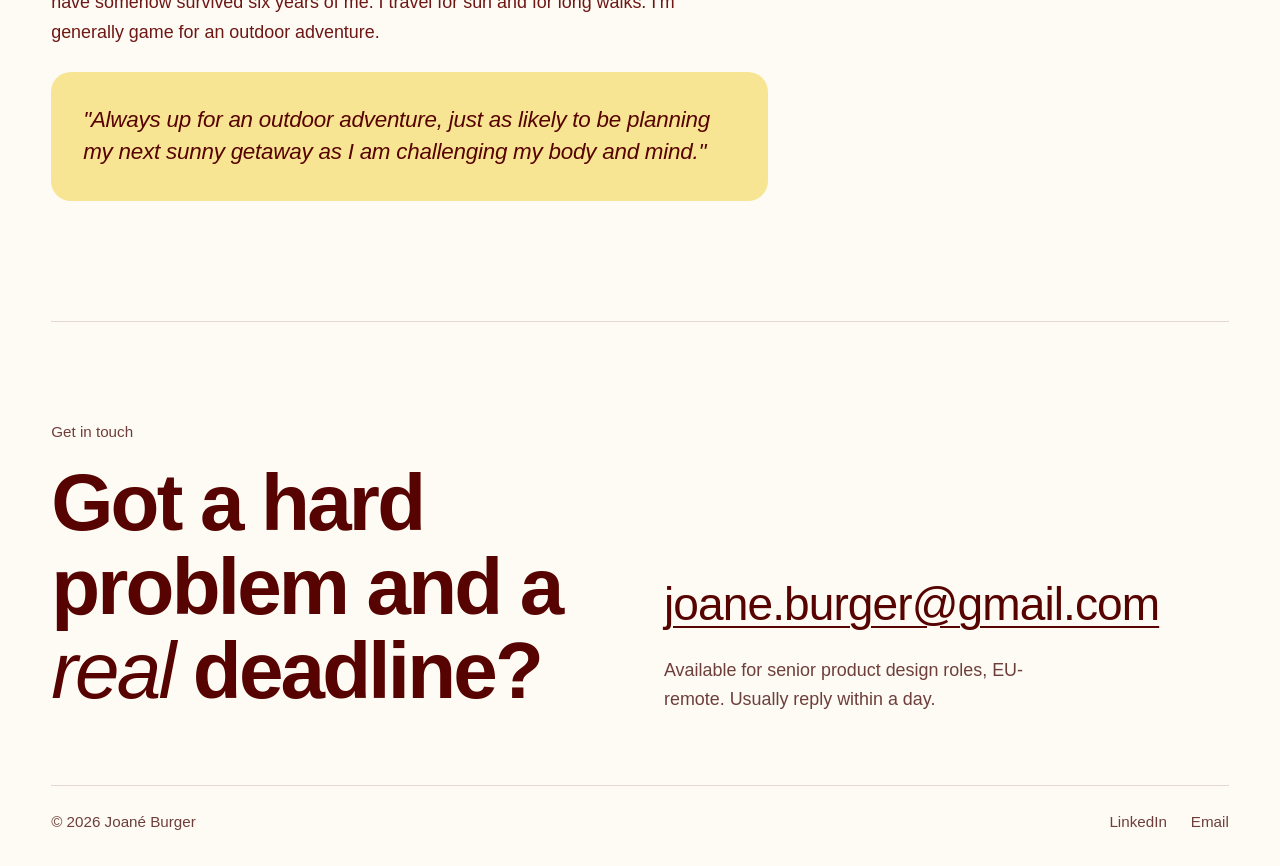
==== commit 5d0df3d8: "Update portfolio content and styles" ====
--- a/about.html
+++ b/about.html
@@ -3,8 +3,8 @@
 <head>
   <meta charset="UTF-8">
   <meta name="viewport" content="width=device-width, initial-scale=1.0">
-  <title>About — Joané Burger</title>
-  <meta name="description" content="About Joané Burger — senior product designer, fine-art background, six years in complex software. Based in the Netherlands.">
+  <title>About, Joané Burger</title>
+  <meta name="description" content="About Joané Burger, senior product designer, fine-art background, six years in complex software. Based in the Netherlands.">
   <link rel="stylesheet" href="styles.css">
 </head>
 <body>
@@ -29,16 +29,16 @@
     <!-- Hero -->
     <section class="about-hero">
       <span class="label">About</span>
-      <h1>Hello — I'm <em>Joané</em>.</h1>
-      <p class="lede">I'm a senior product designer based in Bussum, just outside Amsterdam. I design for software that carries weight — AI compliance, business banking, healthcare — where a thoughtful interface can be the difference between a user who trusts the system and one who avoids it.</p>
+      <h1>Hello, I'm <em>Joané</em>.</h1>
+      <p class="lede">I'm a senior product designer based in Bussum, just outside Amsterdam. I design for software that carries weight: AI compliance, business banking, healthcare. The kind of product where a thoughtful interface can be the difference between a user who trusts the system and one who avoids it.</p>
     </section>
 
     <div class="about-grid" style="padding: var(--sp-4) 0 var(--sp-6); border-top: 1px solid var(--line);">
-      <div class="about-photo">Portrait — 4:5</div>
+      <div class="about-photo">Portrait, 4:5</div>
       <div class="about-body">
         <h4>How I got here</h4>
-        <p>I came to product design the long way — Honours in Fine Arts, a graphic-design diploma (cum laude), video editing, then UX. The path means I think about products the way I think about objects: what they're made of, who touches them, how they hold up.</p>
-        <p>I'm at my best on cross-functional teams where I can own something end-to-end: from the first research conversation through to the shipped flow. I write well, I facilitate comfortably, and I take real ownership of the spaces between disciplines — because that's usually where the hard problems live.</p>
+        <p>I came to product design the long way: Honours in Fine Arts, a graphic-design diploma (cum laude), video editing, then UX. The path means I think about products the way I think about objects. What they're made of, who touches them, how they hold up.</p>
+        <p>I'm at my best on cross-functional teams where I can own something end-to-end, from the first research conversation through to the shipped flow. I write well. I facilitate comfortably. And I take real ownership of the spaces between disciplines, because that's usually where the hard problems live.</p>
         <p>On AI: I'm fluent with the modern stack (Cursor, v0, Figma Make, Claude) and I use it every day, but I hold strong views on where it should and shouldn't go in the design process. I'll share more of that thinking in my next case study.</p>
       </div>
     </div>
@@ -50,32 +50,32 @@
         <li class="xp-item">
           <span class="years">2025</span>
           <div class="role">Senior Product <em>Designer</em></div>
-          <div class="company">CarePay International, Amsterdam — Healthcare payments</div>
+          <div class="company">CarePay International (Amsterdam) · Healthcare payments</div>
         </li>
         <li class="xp-item">
-          <span class="years">2022 — 2024</span>
+          <span class="years">2022 - 2024</span>
           <div class="role">Senior Product <em>Designer</em></div>
-          <div class="company">Voyc, Amsterdam — AI compliance monitoring (first product designer)</div>
+          <div class="company">Voyc (Amsterdam) · AI compliance monitoring · First product designer</div>
         </li>
         <li class="xp-item">
           <span class="years">2022</span>
           <div class="role">UX Designer</div>
-          <div class="company">Discovery Limited, Cape Town — Health &amp; financial advisory</div>
+          <div class="company">Discovery Limited (Cape Town) · Health &amp; financial advisory</div>
         </li>
         <li class="xp-item">
-          <span class="years">2020 — 2022</span>
+          <span class="years">2020 - 2022</span>
           <div class="role">UX Designer</div>
-          <div class="company">Capitec Bank (via Retro Rabbit), Stellenbosch — Business banking portal</div>
+          <div class="company">Capitec Bank, via Retro Rabbit (Stellenbosch) · Business banking portal</div>
         </li>
         <li class="xp-item">
-          <span class="years">2020 — 2022</span>
+          <span class="years">2020 - 2022</span>
           <div class="role">UX Designer</div>
-          <div class="company">Retro Rabbit, Johannesburg — Junior → Intermediate</div>
+          <div class="company">Retro Rabbit (Johannesburg) · Junior → Intermediate</div>
         </li>
         <li class="xp-item">
           <span class="years">2019</span>
           <div class="role">UX Designer</div>
-          <div class="company">Insol Tech, Pretoria — Forensic data analysis for insolvency practitioners</div>
+          <div class="company">Insol Tech (Pretoria) · Forensic data analysis for insolvency practitioners</div>
         </li>
       </ul>
     </section>
@@ -122,10 +122,10 @@
         <div>
           <h3>AI-augmented workflow</h3>
           <ul>
-            <li>Cursor — prototyping &amp; code handoff</li>
-            <li>v0 — rapid flow exploration</li>
-            <li>Claude — research synthesis, UX copy</li>
-            <li>Figma Make — component generation</li>
+            <li>Cursor, prototyping &amp; code handoff</li>
+            <li>v0, rapid flow exploration</li>
+            <li>Claude, research synthesis, UX copy</li>
+            <li>Figma Make, component generation</li>
           </ul>
         </div>
       </div>
@@ -136,7 +136,7 @@
       <h2>Where I <em>studied.</em></h2>
       <ul class="xp-list">
         <li class="xp-item">
-          <span class="years">2012 — 2015</span>
+          <span class="years">2012 - 2015</span>
           <div class="role">Honours BA, <em>Fine Arts</em></div>
           <div class="company">University of Pretoria</div>
         </li>
@@ -153,7 +153,7 @@
       <h2>When I'm <em>offline.</em></h2>
       <p>I train for triathlons, make pottery (with more enthusiasm than technique), strategise over board games, and tend a small balcony of potted plants that have somehow survived six years of me. I travel for sun and for long walks. I'm generally game for an outdoor adventure.</p>
       <div class="offline-banner">
-        <p>"Always up for an outdoor adventure — just as likely to be planning my next sunny getaway as I am challenging my body and mind."</p>
+        <p>"Always up for an outdoor adventure, just as likely to be planning my next sunny getaway as I am challenging my body and mind."</p>
       </div>
     </section>
 
@@ -162,7 +162,7 @@
       <div class="footer-cta">
         <div>
           <span style="font-size: var(--fs-sm); font-weight: 500; color: var(--muted);">Get in touch</span>
-          <h2 style="margin-top: var(--sp-2);">Have a <em>complex</em> problem worth solving?</h2>
+          <h2 style="margin-top: var(--sp-2);">Got a hard problem and a <em>real</em> deadline?</h2>
         </div>
         <div>
           <a href="mailto:joane.burger@gmail.com" class="email">joane.burger@gmail.com</a>
--- a/styles.css
+++ b/styles.css
@@ -1,47 +1,46 @@
 /* ================================================================
-   Joané Burger — Portfolio Stylesheet
-   Editorial minimalism with warmth
+   Joané Burger — Portfolio
+   General Sans · Merlot palette · Sierra-inspired layout
+   WCAG 2.1 AA compliant on every surface
    ================================================================ */
 
-/* ---------- Reset & base ---------- */
+/* General Sans from Fontshare (free, license: SIL Open Font) */
+@import url('https://api.fontshare.com/v2/css?f[]=general-sans@200,201,300,301,400,401,500,501,600,601,700,701&display=swap');
+
+/* ---------- Reset ---------- */
 *, *::before, *::after { box-sizing: border-box; margin: 0; padding: 0; }
 html { scroll-behavior: smooth; -webkit-font-smoothing: antialiased; -moz-osx-font-smoothing: grayscale; }
-img, svg { display: block; max-width: 100%; height: auto; }
+img, svg, video { display: block; max-width: 100%; height: auto; }
 a { color: inherit; text-decoration: none; }
 button { font: inherit; cursor: pointer; background: none; border: none; color: inherit; }
 
-/* ---------- Design tokens ---------- */
+/* ---------- Tokens ---------- */
 :root {
-  /* Palette — Merlot / Cloudy Sky / Butter Cream
-     All foreground/background combinations meet WCAG AAA */
-  --paper: #FDFBF4;          /* soft warm white background */
-  --paper-warm: #FAF3D9;     /* lighter butter-cream, surface tint */
-  --cream: #F7E594;          /* Butter Cream — accent surface */
-  --sky: #BAD6FD;            /* Cloudy Sky — second accent surface */
-  --sky-soft: #DCE9FB;       /* lighter cloudy sky for subtle uses */
-  --ink: #570301;            /* Merlot — primary text & headings (14.30:1 on paper) */
-  --ink-soft: #6E1715;       /* slightly lifted merlot for body text */
-  --muted: #8B5A57;          /* warm rosy-brown for secondary text */
-  --muted-light: #C9A8A4;    /* tertiary text and dividers */
-  --accent: #570301;         /* accent stays Merlot — italics, CTAs */
-  --accent-soft: #7A0D0A;    /* hover state — slightly lighter merlot */
-  --line: rgba(87, 3, 1, 0.14);
-  --line-strong: rgba(87, 3, 1, 0.25);
+  /* Palette — WCAG 2.1 AA verified on all combinations */
+  --paper:       #FDFBF4;   /* main background */
+  --paper-warm:  #FAF3D9;   /* subtle surface */
+  --cream:       #F7E594;   /* Butter Cream — accent surface */
+  --sky:         #BAD6FD;   /* Cloudy Sky — accent surface */
+  --sky-soft:    #DCE9FB;   /* lighter sky surface */
+  --ink:         #570301;   /* Merlot — primary text */
+  --ink-soft:    #6E1715;   /* slightly lifted merlot */
+  --muted:       #6E3E3B;   /* rosy brown — passes AA on all surfaces (5.85+) */
+  --line:        rgba(87, 3, 1, 0.14);
+  --line-strong: rgba(87, 3, 1, 0.28);
 
   /* Typography */
-  --font-display: "Fraunces", "Cormorant Garamond", "Times New Roman", serif;
-  --font-body: "Inter Tight", "Inter", -apple-system, sans-serif;
-  --font-mono: "JetBrains Mono", "SF Mono", monospace;
-
-  /* Fluid type scale */
-  --size-xs:   clamp(0.72rem, 0.70rem + 0.1vw, 0.78rem);
-  --size-sm:   clamp(0.82rem, 0.79rem + 0.15vw, 0.90rem);
-  --size-base: clamp(0.95rem, 0.92rem + 0.18vw, 1.05rem);
-  --size-lg:   clamp(1.15rem, 1.08rem + 0.35vw, 1.35rem);
-  --size-xl:   clamp(1.5rem,  1.35rem + 0.75vw, 2rem);
-  --size-2xl:  clamp(2rem,    1.7rem + 1.5vw,   3rem);
-  --size-3xl:  clamp(2.75rem, 2.2rem + 2.8vw,   4.5rem);
-  --size-hero: clamp(3.5rem,  2.5rem + 5vw,     7rem);
+  --font: "General Sans", -apple-system, "Segoe UI", Roboto, sans-serif;
+
+  /* Fluid type scale — bigger and chunkier, Sierra-style */
+  --fs-xs:    clamp(0.78rem, 0.76rem + 0.1vw, 0.85rem);
+  --fs-sm:    clamp(0.88rem, 0.85rem + 0.15vw, 0.95rem);
+  --fs-base:  clamp(1rem, 0.96rem + 0.2vw, 1.12rem);
+  --fs-lg:    clamp(1.2rem, 1.1rem + 0.4vw, 1.4rem);
+  --fs-xl:    clamp(1.5rem, 1.3rem + 0.8vw, 2rem);
+  --fs-2xl:   clamp(2rem, 1.6rem + 1.6vw, 3rem);
+  --fs-3xl:   clamp(2.5rem, 2rem + 2.4vw, 4rem);
+  --fs-4xl:   clamp(3rem, 2.2rem + 3.5vw, 5.5rem);
+  --fs-hero:  clamp(3.5rem, 2.5rem + 5vw, 7.5rem);
 
   /* Space */
   --sp-1: 0.5rem;
@@ -52,50 +51,45 @@
   --sp-6: 4.5rem;
   --sp-7: 6rem;
   --sp-8: 9rem;
+  --sp-9: 12rem;
 
   /* Layout */
-  --page-x: clamp(1.5rem, 4vw, 3.5rem);
-  --max-w: 1440px;
-  --content-w: 72ch;
-}
-
-/* ---------- Base elements ---------- */
+  --page-x: clamp(1.25rem, 4vw, 4rem);
+  --max-w: 1400px;
+}
+
+/* ---------- Base ---------- */
 body {
-  font-family: var(--font-body);
-  font-size: var(--size-base);
+  font-family: var(--font);
+  font-size: var(--fs-base);
+  font-weight: 400;
   line-height: 1.55;
   color: var(--ink);
   background: var(--paper);
-  font-feature-settings: "ss01", "cv11";
-}
-
-h1, h2, h3, h4 {
-  font-family: var(--font-display);
-  font-weight: 400;
+  font-feature-settings: "ss01", "ss02", "cv01";
+}
+h1, h2, h3, h4, h5 {
+  font-family: var(--font);
+  color: var(--ink);
+  letter-spacing: -0.02em;
   line-height: 1.05;
-  letter-spacing: -0.02em;
-  color: var(--ink);
-  font-variation-settings: "opsz" 144, "SOFT" 30;
-}
-h1 { font-size: var(--size-hero); }
-h2 { font-size: var(--size-3xl); }
-h3 { font-size: var(--size-xl); letter-spacing: -0.015em; }
-h4 { font-size: var(--size-lg); font-variation-settings: "opsz" 36; }
-
-p { max-width: var(--content-w); }
-strong { font-weight: 600; color: var(--ink); }
-
-::selection { background: var(--accent); color: var(--paper); }
+  font-weight: 600;
+}
+h1 { font-size: var(--fs-hero); letter-spacing: -0.035em; line-height: 1.0; }
+h2 { font-size: var(--fs-3xl); letter-spacing: -0.03em; }
+h3 { font-size: var(--fs-2xl); letter-spacing: -0.025em; }
+h4 { font-size: var(--fs-xl); letter-spacing: -0.02em; line-height: 1.15; }
+h5 { font-size: var(--fs-lg); font-weight: 500; line-height: 1.25; }
+p  { line-height: 1.6; }
+strong { font-weight: 600; }
+em { font-style: italic; }
+::selection { background: var(--ink); color: var(--paper); }
 
 /* ---------- Layout primitives ---------- */
-.page {
-  min-height: 100vh;
-  padding: 0 var(--page-x);
-  position: relative;
-}
+.page { padding: 0 var(--page-x); }
 .wrap { max-width: var(--max-w); margin: 0 auto; }
 
-/* ---------- Persistent top nav ---------- */
+/* ---------- Top nav ---------- */
 .topbar {
   display: flex;
   justify-content: space-between;
@@ -106,329 +100,460 @@
   background: var(--paper);
   z-index: 50;
   border-bottom: 1px solid transparent;
-  transition: border-color 0.2s ease;
+  transition: border-color 0.2s;
 }
 .topbar.is-scrolled { border-bottom-color: var(--line); }
 
 .brand {
-  font-family: var(--font-display);
-  font-size: var(--size-lg);
-  font-variation-settings: "opsz" 36, "SOFT" 50;
-  letter-spacing: -0.01em;
-}
-.brand em {
-  font-style: italic;
-  color: var(--accent);
-  font-variation-settings: "opsz" 36, "SOFT" 100;
+  display: inline-flex;
+  align-items: center;
+  gap: 0.6rem;
+  font-size: var(--fs-base);
+  font-weight: 500;
+  letter-spacing: -0.015em;
+}
+.brand-mark {
+  width: 28px; height: 28px;
+  background: var(--ink);
+  color: var(--paper);
+  border-radius: 50%;
+  display: inline-flex;
+  align-items: center;
+  justify-content: center;
+  font-size: 0.78rem;
+  font-weight: 600;
+  letter-spacing: 0;
 }
 
 .nav-links {
   display: flex;
-  gap: var(--sp-4);
+  gap: var(--sp-3);
   list-style: none;
-  font-size: var(--size-sm);
-  letter-spacing: 0.02em;
+  font-size: var(--fs-sm);
+  font-weight: 500;
 }
 .nav-links a {
   position: relative;
-  padding: 0.25rem 0;
-  color: var(--ink-soft);
-  transition: color 0.2s ease;
+  padding: 0.3rem 0;
+  color: var(--ink);
+  transition: opacity 0.2s;
 }
 .nav-links a::after {
   content: "";
   position: absolute;
   left: 0; right: 0; bottom: -2px;
-  height: 1px;
-  background: var(--accent);
+  height: 2px;
+  background: var(--ink);
   transform: scaleX(0);
   transform-origin: left;
   transition: transform 0.3s cubic-bezier(0.65, 0, 0.35, 1);
 }
-.nav-links a:hover,
-.nav-links a.active { color: var(--ink); }
 .nav-links a:hover::after,
-.nav-links a.active::after { transform: scaleX(1); }
-
-/* ---------- HOME: hero ---------- */
+.nav-links a.is-active::after { transform: scaleX(1); }
+
+/* Resume CTA-style link */
+.nav-cta {
+  background: var(--ink);
+  color: var(--paper) !important;
+  padding: 0.55rem 1.1rem !important;
+  border-radius: 999px;
+  transition: opacity 0.2s, transform 0.2s;
+}
+.nav-cta:hover { opacity: 0.85; transform: translateY(-1px); }
+.nav-cta::after { display: none; }
+
+/* ================================================================
+   HOME PAGE
+   ================================================================ */
+
+/* Hero */
 .hero {
   padding: var(--sp-7) 0 var(--sp-6);
   display: grid;
-  grid-template-columns: 1fr;
-  gap: var(--sp-4);
-  max-width: 1100px;
+  gap: var(--sp-3);
+  max-width: 1300px;
 }
 .hero .eyebrow {
-  font-family: var(--font-mono);
-  font-size: var(--size-xs);
-  letter-spacing: 0.15em;
-  text-transform: uppercase;
-  color: var(--muted);
-  display: flex;
-  align-items: center;
-  gap: var(--sp-2);
+  font-size: var(--fs-sm);
+  font-weight: 500;
+  color: var(--muted);
+  letter-spacing: -0.005em;
+  display: inline-flex;
+  align-items: center;
+  gap: 0.6rem;
 }
 .hero .eyebrow::before {
   content: "";
-  width: 24px; height: 1px;
-  background: var(--muted);
+  width: 28px;
+  height: 2px;
+  background: var(--ink);
+  border-radius: 2px;
 }
 .hero h1 {
-  font-variation-settings: "opsz" 144, "SOFT" 30;
   margin-top: var(--sp-2);
+  max-width: 18ch;
 }
 .hero h1 em {
   font-style: italic;
-  color: var(--accent);
-  font-variation-settings: "opsz" 144, "SOFT" 100;
+  font-weight: 500;
 }
 .hero .lede {
-  font-family: var(--font-display);
-  font-size: var(--size-xl);
-  font-weight: 300;
-  line-height: 1.35;
+  font-size: var(--fs-xl);
+  line-height: 1.4;
+  font-weight: 400;
+  color: var(--ink);
   max-width: 38ch;
+  margin-top: var(--sp-3);
+  letter-spacing: -0.01em;
+}
+.hero .meta-line {
+  font-size: var(--fs-base);
+  color: var(--muted);
+  margin-top: var(--sp-2);
+  max-width: 52ch;
+}
+.hero-actions {
+  display: flex;
+  align-items: center;
+  gap: var(--sp-3);
+  margin-top: var(--sp-4);
+  flex-wrap: wrap;
+}
+.btn-primary {
+  display: inline-flex;
+  align-items: center;
+  gap: 0.55rem;
+  background: var(--ink);
+  color: var(--paper);
+  padding: 0.85rem 1.6rem;
+  border-radius: 999px;
+  font-weight: 500;
+  font-size: var(--fs-base);
+  transition: transform 0.2s, opacity 0.2s;
+}
+.btn-primary:hover { transform: translateY(-2px); opacity: 0.92; }
+.btn-primary .arrow { display: inline-block; transition: transform 0.3s; }
+.btn-primary:hover .arrow { transform: translate(2px, -2px); }
+
+.location-line {
+  font-size: var(--fs-sm);
+  color: var(--muted);
+  font-weight: 500;
+}
+
+/* Marquee (skill keywords replacing Sierra's logo strip) */
+.marquee {
+  margin: var(--sp-6) 0;
+  padding: var(--sp-3) 0;
+  border-top: 1px solid var(--line);
+  border-bottom: 1px solid var(--line);
+  overflow: hidden;
+  position: relative;
+}
+.marquee-track {
+  display: inline-flex;
+  gap: var(--sp-5);
+  white-space: nowrap;
+  animation: scroll-left 40s linear infinite;
+  padding-right: var(--sp-5);
+}
+.marquee-track span {
+  font-size: var(--fs-xl);
+  font-weight: 500;
+  color: var(--ink);
+  letter-spacing: -0.02em;
+}
+.marquee-track span.dot {
+  color: var(--muted);
+  font-weight: 400;
+}
+@keyframes scroll-left {
+  from { transform: translateX(0); }
+  to   { transform: translateX(-50%); }
+}
+@media (prefers-reduced-motion: reduce) {
+  .marquee-track { animation: none; }
+}
+
+/* Section eyebrow + heading pair */
+.section-intro {
+  display: grid;
+  gap: var(--sp-2);
+  padding: var(--sp-6) 0 var(--sp-4);
+  max-width: 880px;
+}
+.section-intro .label {
+  font-size: var(--fs-sm);
+  font-weight: 500;
+  color: var(--muted);
+}
+.section-intro h2 { letter-spacing: -0.03em; }
+.section-intro h2 em { font-style: italic; font-weight: 500; }
+.section-intro .lead {
+  font-size: var(--fs-lg);
+  color: var(--muted);
+  max-width: 62ch;
+  margin-top: var(--sp-2);
+  line-height: 1.5;
+}
+
+/* Design philosophies */
+.philosophies {
+  display: grid;
+  grid-template-columns: 1fr;
+  gap: var(--sp-3);
+  padding: var(--sp-3) 0 var(--sp-7);
+}
+.phil-card {
+  padding: var(--sp-4);
+  background: var(--paper-warm);
+  border-radius: 24px;
+  border: 1px solid var(--line);
+}
+.phil-card .num {
+  display: inline-block;
+  font-size: var(--fs-sm);
+  font-weight: 500;
+  color: var(--muted);
+  margin-bottom: var(--sp-2);
+}
+.phil-card h3 {
+  font-size: var(--fs-xl);
+  margin-bottom: var(--sp-2);
+  letter-spacing: -0.02em;
+}
+.phil-card p {
+  font-size: var(--fs-base);
   color: var(--ink-soft);
+  line-height: 1.55;
+}
+
+/* Selected work — zigzag layout */
+.work-list {
+  display: grid;
+  gap: var(--sp-7);
+  padding-bottom: var(--sp-7);
+}
+.work-card {
+  display: grid;
+  gap: var(--sp-3);
+  text-decoration: none;
+  color: inherit;
+}
+.work-card .preview {
+  position: relative;
+  aspect-ratio: 16 / 10;
+  border-radius: 24px;
+  overflow: hidden;
+  background: var(--cream);
+  transition: transform 0.5s cubic-bezier(0.16, 1, 0.3, 1);
+}
+.work-card .preview.bg-sky { background: var(--sky); }
+.work-card .preview.bg-cream { background: var(--cream); }
+.work-card .preview.bg-warm { background: var(--paper-warm); }
+.work-card .preview img {
+  width: 100%; height: 100%; object-fit: cover;
+}
+.work-card .preview .ph {
+  position: absolute; inset: 0;
+  display: flex;
+  align-items: center;
+  justify-content: center;
+  color: var(--ink);
+  font-size: var(--fs-sm);
+  font-weight: 500;
+  opacity: 0.45;
+  letter-spacing: 0.05em;
+}
+.work-card:hover .preview { transform: scale(0.99); }
+
+.work-info { display: grid; gap: var(--sp-2); }
+.work-info .meta {
+  display: flex;
+  flex-wrap: wrap;
+  gap: var(--sp-2);
+  font-size: var(--fs-sm);
+  font-weight: 500;
+  color: var(--muted);
+}
+.work-info .meta span + span::before {
+  content: "·";
+  margin-right: var(--sp-2);
+  opacity: 0.6;
+}
+.work-info h3 {
+  font-size: var(--fs-2xl);
+  letter-spacing: -0.025em;
+  max-width: 22ch;
+  transition: color 0.2s;
+}
+.work-info h3 em { font-style: italic; font-weight: 500; }
+.work-card:hover h3 { opacity: 0.78; }
+.work-info p {
+  font-size: var(--fs-base);
+  color: var(--ink-soft);
+  max-width: 58ch;
+}
+.work-info .read-more {
+  display: inline-flex;
+  align-items: center;
+  gap: 0.45rem;
+  margin-top: var(--sp-2);
+  font-size: var(--fs-base);
+  font-weight: 500;
+  color: var(--ink);
+  border-bottom: 1.5px solid var(--ink);
+  padding-bottom: 2px;
+  align-self: start;
+  transition: gap 0.3s;
+}
+.work-card:hover .read-more { gap: 0.75rem; }
+
+/* Mid-page philosophy banner */
+.banner {
+  padding: var(--sp-7) 0;
+  text-align: left;
+  border-top: 1px solid var(--line);
+  border-bottom: 1px solid var(--line);
+  margin: var(--sp-6) 0 var(--sp-7);
+}
+.banner h2 {
+  font-size: var(--fs-3xl);
+  max-width: 26ch;
+  letter-spacing: -0.03em;
+}
+.banner h2 em { font-style: italic; font-weight: 500; }
+.banner p {
+  font-size: var(--fs-lg);
+  color: var(--muted);
+  max-width: 60ch;
+  margin-top: var(--sp-3);
+}
+
+/* About on home */
+.home-about {
+  display: grid;
+  gap: var(--sp-5);
+  padding: var(--sp-5) 0 var(--sp-7);
+}
+.home-about .label {
+  font-size: var(--fs-sm);
+  font-weight: 500;
+  color: var(--muted);
+}
+.home-about h2 {
+  font-size: var(--fs-3xl);
+  max-width: 16ch;
+  margin-top: var(--sp-2);
+}
+.home-about h2 em { font-style: italic; font-weight: 500; }
+
+.about-grid {
+  display: grid;
+  gap: var(--sp-4);
+  align-items: start;
+}
+.about-photo {
+  aspect-ratio: 4 / 5;
+  background: var(--cream);
+  border-radius: 24px;
+  max-width: 360px;
+  display: flex;
+  align-items: center;
+  justify-content: center;
+  color: var(--ink);
+  font-weight: 500;
+  font-size: var(--fs-sm);
+  opacity: 0.55;
+  overflow: hidden;
+}
+.about-photo img { width: 100%; height: 100%; object-fit: cover; opacity: 1; }
+
+.about-body { display: grid; gap: var(--sp-3); }
+.about-body h4 {
+  font-weight: 600;
+  margin-bottom: var(--sp-1);
   letter-spacing: -0.01em;
+}
+.about-body p {
+  font-size: var(--fs-base);
+  color: var(--ink-soft);
+  line-height: 1.65;
+  max-width: 56ch;
+}
+.about-stat {
   margin-top: var(--sp-3);
-  font-variation-settings: "opsz" 36, "SOFT" 80;
-}
-.hero .lede em { font-style: italic; color: var(--accent); font-variation-settings: "opsz" 36, "SOFT" 100; }
-.hero .subline {
-  margin-top: var(--sp-3);
-  max-width: 52ch;
-  color: var(--ink-soft);
-  font-size: var(--size-base);
-}
-
-/* Availability pill */
-.pill {
+  padding: var(--sp-3) var(--sp-4);
+  background: var(--sky);
+  border-radius: 20px;
   display: inline-flex;
-  align-items: center;
-  gap: 0.5rem;
-  padding: 0.4rem 0.95rem;
-  background: var(--sky);
-  border: 1px solid rgba(87, 3, 1, 0.15);
-  border-radius: 999px;
-  font-size: var(--size-xs);
-  font-family: var(--font-mono);
-  letter-spacing: 0.08em;
-  text-transform: uppercase;
-  color: var(--ink);
-}
-.pill .dot {
-  width: 6px; height: 6px; border-radius: 50%;
-  background: var(--ink);
-  box-shadow: 0 0 0 3px rgba(87, 3, 1, 0.18);
-  animation: pulse 2.5s ease-in-out infinite;
-}
-@keyframes pulse { 50% { box-shadow: 0 0 0 6px rgba(87, 3, 1, 0); } }
-
-/* ---------- HOME: section headings ---------- */
-.section-head {
-  display: flex;
-  justify-content: space-between;
   align-items: baseline;
-  padding: var(--sp-4) 0 var(--sp-4);
+  gap: 0.7rem;
+  align-self: start;
+}
+.about-stat .num {
+  font-size: var(--fs-3xl);
+  font-weight: 600;
+  color: var(--ink);
+  letter-spacing: -0.04em;
+  line-height: 1;
+}
+.about-stat .label {
+  font-size: var(--fs-sm);
+  color: var(--ink);
+  font-weight: 500;
+  max-width: 22ch;
+}
+
+/* Footer */
+.footer {
+  padding: var(--sp-7) 0 var(--sp-4);
   border-top: 1px solid var(--line);
   margin-top: var(--sp-5);
 }
-.section-head .label {
-  font-family: var(--font-mono);
-  font-size: var(--size-xs);
-  letter-spacing: 0.15em;
-  text-transform: uppercase;
-  color: var(--muted);
-}
-.section-head .count {
-  font-family: var(--font-mono);
-  font-size: var(--size-xs);
-  color: var(--muted);
-}
-
-/* ---------- HOME: case study list ---------- */
-.work-list { display: flex; flex-direction: column; gap: 0; }
-.work-item {
-  display: grid;
-  grid-template-columns: 1fr;
-  gap: var(--sp-2);
-  padding: var(--sp-4) 0;
+.footer-cta {
+  display: grid;
+  gap: var(--sp-4);
+  padding-bottom: var(--sp-6);
+}
+.footer-cta h2 {
+  font-size: var(--fs-4xl);
+  max-width: 14ch;
+  letter-spacing: -0.035em;
+}
+.footer-cta h2 em { font-style: italic; font-weight: 500; }
+.footer-cta .email {
+  font-size: var(--fs-2xl);
+  color: var(--ink);
+  font-weight: 500;
+  letter-spacing: -0.02em;
+  text-decoration: underline;
+  text-decoration-thickness: 2px;
+  text-underline-offset: 6px;
+  transition: opacity 0.2s;
+}
+.footer-cta .email:hover { opacity: 0.7; }
+.footer-cta .reply {
+  margin-top: var(--sp-2);
+  font-size: var(--fs-base);
+  color: var(--muted);
+  max-width: 38ch;
+}
+
+.footer-meta {
   border-top: 1px solid var(--line);
-  position: relative;
-  transition: padding-left 0.4s cubic-bezier(0.65, 0, 0.35, 1);
-}
-.work-item:last-child { border-bottom: 1px solid var(--line); }
-
-.work-item .meta {
-  display: flex;
-  gap: var(--sp-3);
-  font-family: var(--font-mono);
-  font-size: var(--size-xs);
-  letter-spacing: 0.1em;
-  text-transform: uppercase;
-  color: var(--muted);
-  align-items: center;
-}
-.work-item .meta .sep {
-  width: 8px; height: 1px; background: var(--muted-light);
-}
-.work-item h3 {
-  font-size: var(--size-2xl);
-  line-height: 1.08;
-  letter-spacing: -0.02em;
-  font-variation-settings: "opsz" 96, "SOFT" 40;
-  transition: color 0.3s ease;
-  max-width: 22ch;
-}
-.work-item h3 em {
-  font-style: italic;
-  font-variation-settings: "opsz" 96, "SOFT" 100;
-}
-.work-item .summary {
-  color: var(--ink-soft);
-  font-size: var(--size-base);
-  max-width: 58ch;
-  margin-top: var(--sp-1);
-}
-.work-item .tags {
-  display: flex;
-  gap: 0.5rem;
-  margin-top: var(--sp-2);
-  flex-wrap: wrap;
-}
-.work-item .tag {
-  font-family: var(--font-mono);
-  font-size: var(--size-xs);
-  padding: 0.2rem 0.6rem;
-  border: 1px solid var(--line);
-  border-radius: 999px;
-  color: var(--muted);
-  letter-spacing: 0.05em;
-}
-.work-item .arrow {
-  position: absolute;
-  right: 0;
-  top: var(--sp-4);
-  font-family: var(--font-display);
-  font-size: var(--size-xl);
-  font-style: italic;
-  color: var(--muted-light);
-  transition: all 0.4s cubic-bezier(0.65, 0, 0.35, 1);
-}
-.work-item:hover { padding-left: var(--sp-3); }
-.work-item:hover h3 { color: var(--accent); }
-.work-item:hover .arrow { color: var(--accent); transform: translateX(-6px); }
-
-.work-item.is-upcoming { opacity: 0.75; }
-.work-item.is-upcoming:hover { padding-left: 0; }
-.work-item.is-upcoming:hover h3 { color: var(--ink); }
-.work-item.is-upcoming .upcoming-tag {
-  display: inline-block;
-  font-family: var(--font-mono);
-  font-size: var(--size-xs);
-  padding: 0.2rem 0.6rem;
-  background: var(--accent);
-  color: var(--paper);
-  border-radius: 999px;
-  letter-spacing: 0.05em;
-  text-transform: uppercase;
-}
-
-/* ---------- HOME: about preview ---------- */
-.about-preview {
-  display: grid;
-  grid-template-columns: 1fr;
-  gap: var(--sp-4);
-  padding: var(--sp-6) 0;
-}
-.about-preview h2 {
-  font-size: var(--size-2xl);
-  max-width: 16ch;
-  font-variation-settings: "opsz" 96, "SOFT" 40;
-}
-.about-preview h2 em { font-style: italic; color: var(--accent); font-variation-settings: "opsz" 96, "SOFT" 100; }
-.about-preview .body {
-  max-width: 52ch;
-  color: var(--ink-soft);
-  font-size: var(--size-lg);
-  line-height: 1.55;
-  font-family: var(--font-display);
-  font-weight: 300;
-  font-variation-settings: "opsz" 24, "SOFT" 80;
-}
-.about-preview .read-link {
-  margin-top: var(--sp-3);
-  display: inline-flex;
-  align-items: center;
-  gap: 0.4rem;
-  font-family: var(--font-mono);
-  font-size: var(--size-sm);
-  letter-spacing: 0.05em;
-  color: var(--ink);
-  border-bottom: 1px solid var(--ink);
-  padding-bottom: 2px;
-  transition: gap 0.3s ease, color 0.3s ease;
-}
-.about-preview .read-link:hover { gap: 0.8rem; color: var(--accent); border-bottom-color: var(--accent); }
-
-/* ---------- Footer ---------- */
-.footer {
-  border-top: 1px solid var(--line);
-  padding: var(--sp-6) 0 var(--sp-5);
-  margin-top: var(--sp-4);
-}
-.footer-grid {
-  display: grid;
-  grid-template-columns: 1fr;
-  gap: var(--sp-5);
-}
-.footer h2 {
-  font-size: var(--size-3xl);
-  max-width: 14ch;
-  font-variation-settings: "opsz" 144, "SOFT" 40;
-}
-.footer h2 em { font-style: italic; color: var(--accent); font-variation-settings: "opsz" 144, "SOFT" 100; }
-.footer .contact-link {
-  display: inline-block;
-  font-family: var(--font-display);
-  font-size: var(--size-2xl);
-  font-style: italic;
-  color: var(--accent);
-  border-bottom: 2px solid transparent;
-  padding-bottom: 0.15rem;
-  transition: border-color 0.3s ease;
-  font-variation-settings: "opsz" 96, "SOFT" 100;
-}
-.footer .contact-link:hover { border-bottom-color: var(--accent); }
-
-.footer-meta {
+  padding-top: var(--sp-3);
   display: flex;
   justify-content: space-between;
   align-items: end;
   flex-wrap: wrap;
   gap: var(--sp-3);
-  margin-top: var(--sp-5);
-  padding-top: var(--sp-3);
-  border-top: 1px solid var(--line);
-  font-family: var(--font-mono);
-  font-size: var(--size-xs);
-  letter-spacing: 0.08em;
-  text-transform: uppercase;
-  color: var(--muted);
-}
-.footer-meta .socials { display: flex; gap: var(--sp-3); }
-.footer-meta a:hover { color: var(--accent); }
-
-/* Little signature mark */
-.signature {
-  font-family: var(--font-display);
-  font-style: italic;
-  font-size: var(--size-lg);
-  color: var(--accent);
-  font-variation-settings: "opsz" 36, "SOFT" 100;
-  text-transform: none;
-  letter-spacing: -0.01em;
-}
+  font-size: var(--fs-sm);
+  color: var(--muted);
+}
+.footer-meta .links { display: flex; gap: var(--sp-3); }
+.footer-meta a { transition: color 0.2s; font-weight: 500; }
+.footer-meta a:hover { color: var(--ink); }
 
 /* ================================================================
    CASE STUDY PAGES
@@ -441,43 +566,47 @@
   padding: var(--sp-5) 0 var(--sp-6);
 }
 
-/* Sticky side nav */
+/* Sticky left nav */
 .cs-nav {
+  display: none;
   position: sticky;
-  top: 72px;
+  top: 80px;
   align-self: start;
-  font-size: var(--size-sm);
+  font-size: var(--fs-sm);
   padding: var(--sp-3) 0;
-  display: none; /* hidden on mobile */
-}
-.cs-nav ol { list-style: none; display: flex; flex-direction: column; gap: 0.6rem; }
+}
 .cs-nav .back {
   display: inline-flex;
   align-items: center;
   gap: 0.4rem;
-  font-family: var(--font-mono);
-  font-size: var(--size-xs);
-  letter-spacing: 0.08em;
+  font-size: var(--fs-sm);
+  font-weight: 500;
+  color: var(--muted);
+  margin-bottom: var(--sp-3);
+  transition: color 0.2s, gap 0.3s;
+}
+.cs-nav .back:hover { color: var(--ink); gap: 0.7rem; }
+.cs-nav .nav-label {
+  font-size: var(--fs-xs);
+  font-weight: 600;
+  letter-spacing: 0.06em;
   text-transform: uppercase;
   color: var(--muted);
-  margin-bottom: var(--sp-3);
-  transition: color 0.2s ease, gap 0.3s ease;
-}
-.cs-nav .back:hover { color: var(--accent); gap: 0.7rem; }
-.cs-nav .nav-label {
-  font-family: var(--font-mono);
-  font-size: var(--size-xs);
-  letter-spacing: 0.1em;
-  text-transform: uppercase;
-  color: var(--muted);
   margin-bottom: var(--sp-2);
 }
+.cs-nav ol {
+  list-style: none;
+  display: flex;
+  flex-direction: column;
+  gap: 0.55rem;
+}
 .cs-nav a {
+  display: block;
+  font-weight: 500;
   color: var(--muted);
   padding-left: var(--sp-2);
-  border-left: 1px solid var(--line);
-  transition: color 0.2s ease, border-color 0.2s ease, padding-left 0.3s ease;
-  display: block;
+  border-left: 2px solid var(--line);
+  transition: color 0.2s, border-color 0.2s, padding-left 0.3s;
   line-height: 1.4;
 }
 .cs-nav a:hover {
@@ -486,132 +615,158 @@
 }
 .cs-nav a.is-active {
   color: var(--ink);
-  border-left-color: var(--accent);
+  border-left-color: var(--ink);
 }
 
 .cs-main { min-width: 0; }
 
-/* Case study header */
-.cs-header {
-  padding-bottom: var(--sp-5);
-  border-bottom: 1px solid var(--line);
-}
+/* CS header */
+.cs-header { padding-bottom: var(--sp-5); border-bottom: 1px solid var(--line); }
 .cs-header .meta {
   display: flex;
   flex-wrap: wrap;
-  gap: var(--sp-3);
-  font-family: var(--font-mono);
-  font-size: var(--size-xs);
-  letter-spacing: 0.1em;
-  text-transform: uppercase;
+  gap: var(--sp-2);
+  font-size: var(--fs-sm);
+  font-weight: 500;
   color: var(--muted);
   margin-bottom: var(--sp-3);
 }
 .cs-header .meta span + span::before {
   content: "·";
-  margin-right: var(--sp-3);
-  color: var(--muted-light);
+  margin-right: var(--sp-2);
+  opacity: 0.6;
 }
 .cs-header h1 {
-  font-size: var(--size-3xl);
+  font-size: var(--fs-3xl);
+  letter-spacing: -0.035em;
+  max-width: 22ch;
   line-height: 1.05;
-  letter-spacing: -0.02em;
-  max-width: 20ch;
-  font-variation-settings: "opsz" 144, "SOFT" 40;
-}
-.cs-header h1 em {
-  font-style: italic;
-  color: var(--accent);
-  font-variation-settings: "opsz" 144, "SOFT" 100;
-}
+}
+.cs-header h1 em { font-style: italic; font-weight: 500; }
 .cs-header .tagline {
-  font-size: var(--size-lg);
+  font-size: var(--fs-lg);
   color: var(--ink-soft);
   margin-top: var(--sp-3);
-  max-width: 58ch;
-  font-family: var(--font-display);
-  font-weight: 300;
-  line-height: 1.4;
-  font-variation-settings: "opsz" 24, "SOFT" 80;
-}
-
-/* Hero image after header */
+  max-width: 60ch;
+  line-height: 1.5;
+}
+
+/* Stats — Sierra-style big percent display */
+.stats {
+  display: grid;
+  grid-template-columns: repeat(auto-fit, minmax(220px, 1fr));
+  gap: var(--sp-3);
+  padding: var(--sp-5) 0;
+  border-bottom: 1px solid var(--line);
+  margin: var(--sp-4) 0 var(--sp-5);
+}
+.stat .num {
+  font-size: var(--fs-4xl);
+  font-weight: 600;
+  color: var(--ink);
+  letter-spacing: -0.04em;
+  line-height: 0.95;
+  display: block;
+}
+.stat .num em { font-style: italic; font-weight: 500; }
+.stat .label {
+  margin-top: var(--sp-2);
+  font-size: var(--fs-sm);
+  color: var(--muted);
+  font-weight: 500;
+  max-width: 26ch;
+}
+
+/* Project meta grid (Role / Deliverables / Team / Timeline) */
+.proj-meta {
+  display: grid;
+  grid-template-columns: repeat(auto-fit, minmax(180px, 1fr));
+  gap: var(--sp-4);
+  padding: var(--sp-4) 0 var(--sp-5);
+  border-bottom: 1px solid var(--line);
+  margin-bottom: var(--sp-5);
+}
+.proj-meta h4 {
+  font-size: var(--fs-sm);
+  font-weight: 600;
+  letter-spacing: 0.02em;
+  margin-bottom: var(--sp-2);
+}
+.proj-meta ul {
+  list-style: none;
+  display: grid;
+  gap: 0.35rem;
+}
+.proj-meta li {
+  font-size: var(--fs-sm);
+  color: var(--muted);
+  line-height: 1.45;
+}
+
+/* Hero image inside CS */
 .cs-hero-img {
-  margin: var(--sp-5) 0;
+  margin: 0 0 var(--sp-5);
   aspect-ratio: 16 / 9;
-  background: var(--paper-warm);
-  border: 1px solid var(--line);
-  border-radius: 4px;
+  background: var(--cream);
+  border-radius: 24px;
   display: flex;
   align-items: center;
   justify-content: center;
-  color: var(--muted);
-  font-family: var(--font-mono);
-  font-size: var(--size-xs);
-  letter-spacing: 0.1em;
-  text-transform: uppercase;
+  color: var(--ink);
+  font-weight: 500;
+  font-size: var(--fs-sm);
+  opacity: 1;
   overflow: hidden;
 }
+.cs-hero-img.bg-sky { background: var(--sky); }
+.cs-hero-img.bg-warm { background: var(--paper-warm); }
 .cs-hero-img img { width: 100%; height: 100%; object-fit: cover; }
-
-/* Stats bar */
-.stats {
-  display: grid;
-  grid-template-columns: repeat(auto-fit, minmax(180px, 1fr));
-  gap: var(--sp-2);
-  padding: var(--sp-4) 0;
-  border-top: 1px solid var(--line);
-  border-bottom: 1px solid var(--line);
-  margin: var(--sp-5) 0;
-}
-.stat { padding: 0 var(--sp-3) 0 0; }
-.stat .num {
-  font-family: var(--font-display);
-  font-size: var(--size-3xl);
-  line-height: 1;
-  color: var(--accent);
-  font-variation-settings: "opsz" 144, "SOFT" 40;
+.cs-hero-img .ph { opacity: 0.5; }
+
+/* CS sections */
+.cs-section { padding: var(--sp-5) 0; }
+.cs-section + .cs-section { border-top: 1px solid var(--line); }
+.cs-section .eyebrow {
+  font-size: var(--fs-sm);
+  font-weight: 500;
+  color: var(--muted);
+  margin-bottom: var(--sp-2);
+}
+.cs-section h2 {
+  font-size: var(--fs-2xl);
   letter-spacing: -0.03em;
-}
-.stat .num em {
-  font-style: italic;
-  font-variation-settings: "opsz" 144, "SOFT" 100;
-}
-.stat .label {
-  margin-top: var(--sp-1);
-  font-size: var(--size-sm);
-  color: var(--ink-soft);
   max-width: 26ch;
-}
-
-/* Case study content */
-.cs-section { padding: var(--sp-5) 0; border-top: 1px solid var(--line); }
-.cs-section:first-of-type { border-top: none; padding-top: 0; }
-.cs-section .eyebrow {
-  font-family: var(--font-mono);
-  font-size: var(--size-xs);
-  letter-spacing: 0.15em;
-  text-transform: uppercase;
-  color: var(--muted);
-  margin-bottom: var(--sp-2);
-}
-.cs-section h2 {
-  font-size: var(--size-2xl);
-  max-width: 22ch;
   margin-bottom: var(--sp-3);
-  font-variation-settings: "opsz" 96, "SOFT" 40;
-}
-.cs-section h2 em { font-style: italic; color: var(--accent); font-variation-settings: "opsz" 96, "SOFT" 100; }
+}
+.cs-section h2 em { font-style: italic; font-weight: 500; }
 .cs-section h3 {
-  font-size: var(--size-xl);
+  font-size: var(--fs-xl);
   margin-top: var(--sp-4);
   margin-bottom: var(--sp-2);
-  font-variation-settings: "opsz" 48, "SOFT" 50;
-}
-.cs-section p { margin-bottom: var(--sp-2); color: var(--ink-soft); max-width: 68ch; }
-.cs-section p:last-child { margin-bottom: 0; }
-.cs-section p + h3 { margin-top: var(--sp-4); }
-
+  letter-spacing: -0.02em;
+  font-weight: 600;
+}
+.cs-section h4 {
+  font-size: var(--fs-lg);
+  margin-top: var(--sp-3);
+  margin-bottom: var(--sp-2);
+  font-weight: 600;
+}
+.cs-section p {
+  font-size: var(--fs-base);
+  line-height: 1.65;
+  color: var(--ink-soft);
+  max-width: 68ch;
+  margin-bottom: var(--sp-2);
+}
+.cs-section p.lead {
+  font-size: var(--fs-lg);
+  color: var(--ink);
+  font-weight: 400;
+  max-width: 64ch;
+  line-height: 1.5;
+  margin-bottom: var(--sp-3);
+}
 .cs-section ul {
   list-style: none;
   margin: var(--sp-2) 0;
@@ -620,164 +775,331 @@
 .cs-section ul li {
   position: relative;
   padding-left: var(--sp-3);
-  margin-bottom: 0.75rem;
+  margin-bottom: 0.65rem;
   color: var(--ink-soft);
+  line-height: 1.6;
 }
 .cs-section ul li::before {
   content: "—";
   position: absolute;
   left: 0;
-  color: var(--accent);
-}
-
-/* Pull quote / callout */
+  color: var(--ink);
+  font-weight: 600;
+}
+
+/* Pull quote / banner */
 .pull {
-  padding: var(--sp-3) var(--sp-4);
-  border-left: 3px solid var(--accent);
+  padding: var(--sp-4);
   background: var(--cream);
+  border-radius: 20px;
   margin: var(--sp-4) 0;
-  max-width: 68ch;
-  border-radius: 0 4px 4px 0;
+  max-width: 72ch;
 }
 .pull p {
-  font-family: var(--font-display);
-  font-size: var(--size-lg);
+  font-size: var(--fs-xl);
+  font-weight: 500;
+  font-style: italic;
+  line-height: 1.4;
+  color: var(--ink);
+  margin: 0;
+  letter-spacing: -0.015em;
+  max-width: none;
+}
+
+/* Opener quote — used as a hook above the case-study title.
+   Quieter than .pull so the H1 still leads the page visually. */
+.opener-quote {
+  display: block;
+  margin-bottom: var(--sp-3);
+  padding-left: var(--sp-3);
+  border-left: 3px solid var(--ink);
+  max-width: 60ch;
+}
+.opener-quote p {
+  font-size: var(--fs-lg);
+  font-weight: 400;
   font-style: italic;
   line-height: 1.45;
   color: var(--ink);
+  letter-spacing: -0.01em;
   margin: 0;
-  font-variation-settings: "opsz" 36, "SOFT" 100;
-}
-
-/* Before/After block */
-.before-after {
-  display: grid;
-  grid-template-columns: 1fr;
-  gap: var(--sp-3);
-  margin: var(--sp-4) 0;
-}
-.ba-card {
-  border: 1px solid var(--line);
-  border-radius: 4px;
-  overflow: hidden;
-  background: var(--paper-warm);
-}
-.ba-card .ba-label {
-  padding: var(--sp-2) var(--sp-3);
-  font-family: var(--font-mono);
-  font-size: var(--size-xs);
-  letter-spacing: 0.12em;
-  text-transform: uppercase;
-  color: var(--muted);
-  background: var(--paper);
-  border-bottom: 1px solid var(--line);
-}
-.ba-card .ba-body { padding: var(--sp-3); color: var(--ink-soft); font-size: var(--size-sm); line-height: 1.5; }
-.ba-card.is-after { background: var(--sky-soft); }
-.ba-card.is-after .ba-label { color: var(--ink); background: var(--sky); border-bottom-color: rgba(87, 3, 1, 0.2); }
-
-/* Placeholder image blocks */
-.cs-figure {
-  margin: var(--sp-4) 0;
-  aspect-ratio: 16 / 9;
-  background: var(--paper-warm);
-  border: 1px dashed var(--muted-light);
-  border-radius: 4px;
-  display: flex;
-  align-items: center;
-  justify-content: center;
-  color: var(--muted);
-  font-family: var(--font-mono);
-  font-size: var(--size-xs);
-  letter-spacing: 0.1em;
-  text-transform: uppercase;
-  text-align: center;
-  padding: var(--sp-3);
-  overflow: hidden;
-}
-.cs-figure img { width: 100%; height: 100%; object-fit: cover; }
-.cs-figure.is-tall { aspect-ratio: 4 / 5; }
-.cs-figure.is-wide { aspect-ratio: 21 / 9; }
-
-figure { margin: var(--sp-4) 0; }
-figure figcaption {
+  max-width: none;
+}
+.opener-quote .attribution {
+  display: block;
   margin-top: var(--sp-1);
-  font-family: var(--font-mono);
-  font-size: var(--size-xs);
-  letter-spacing: 0.05em;
-  color: var(--muted);
-}
-
-/* Next-up footer for case study */
-.cs-next {
-  margin-top: var(--sp-6);
-  padding: var(--sp-5) 0;
-  border-top: 1px solid var(--line);
+  font-size: var(--fs-sm);
+  font-style: normal;
+  font-weight: 500;
+  color: var(--muted);
+  letter-spacing: 0;
+}
+
+/* User-quote cards (Sierra-style) */
+.quote-grid {
   display: grid;
   grid-template-columns: 1fr;
   gap: var(--sp-2);
-}
-.cs-next .eyebrow {
-  font-family: var(--font-mono);
-  font-size: var(--size-xs);
-  letter-spacing: 0.15em;
-  text-transform: uppercase;
-  color: var(--muted);
+  margin: var(--sp-4) 0;
+}
+.quote-card {
+  padding: var(--sp-3);
+  background: var(--paper-warm);
+  border-radius: 18px;
+  display: grid;
+  gap: 0.6rem;
+}
+.quote-card .who {
+  display: flex;
+  align-items: center;
+  gap: 0.7rem;
+}
+.quote-card .who .avatar {
+  width: 36px; height: 36px;
+  background: var(--sky);
+  border-radius: 50%;
+  display: inline-flex;
+  align-items: center;
+  justify-content: center;
+  color: var(--ink);
+  font-weight: 600;
+  font-size: 0.78rem;
+}
+.quote-card .who-text { font-size: var(--fs-sm); }
+.quote-card .who-text .name { font-weight: 600; }
+.quote-card .who-text .role { color: var(--muted); }
+.quote-card blockquote {
+  font-size: var(--fs-base);
+  color: var(--ink);
+  font-style: italic;
+  font-weight: 500;
+  line-height: 1.45;
+  margin: 0;
+  letter-spacing: -0.01em;
+}
+
+/* Challenge blocks */
+.challenge {
+  padding: var(--sp-4);
+  background: var(--sky);
+  border-radius: 24px;
+  margin: var(--sp-3) 0;
+}
+.challenge .num {
+  font-size: var(--fs-2xl);
+  font-weight: 600;
+  color: var(--ink);
+  letter-spacing: -0.03em;
+  display: block;
+  margin-bottom: var(--sp-1);
+}
+.challenge h4 {
+  font-size: var(--fs-xl);
+  font-weight: 600;
+  margin: 0 0 var(--sp-2);
+  letter-spacing: -0.02em;
+}
+.challenge p {
+  font-size: var(--fs-base);
+  color: var(--ink);
+  margin: 0;
+  font-weight: 400;
+  line-height: 1.5;
+  max-width: none;
+}
+
+/* Solution blocks (Sierra "Solution 01:" pattern) */
+.solution {
+  padding: var(--sp-5) 0;
+}
+.solution .label {
+  font-size: var(--fs-sm);
+  font-weight: 500;
+  color: var(--muted);
+  margin-bottom: var(--sp-2);
+}
+.solution h3 {
+  font-size: var(--fs-2xl);
+  letter-spacing: -0.03em;
+  margin-top: 0;
+  margin-bottom: var(--sp-3);
+  max-width: 26ch;
+}
+.solution h3 em { font-style: italic; font-weight: 500; }
+.solution .lead {
+  font-size: var(--fs-lg);
+  font-weight: 400;
+  color: var(--ink);
+  max-width: 64ch;
+  line-height: 1.5;
+  margin-bottom: var(--sp-3);
+}
+
+.figure {
+  margin: var(--sp-3) 0;
+  background: var(--paper-warm);
+  border-radius: 20px;
+  aspect-ratio: 16 / 9;
+  display: flex;
+  align-items: center;
+  justify-content: center;
+  color: var(--muted);
+  font-weight: 500;
+  font-size: var(--fs-sm);
+  overflow: hidden;
+}
+.figure img { width: 100%; height: 100%; object-fit: cover; }
+.figure.is-tall { aspect-ratio: 4 / 5; }
+.figure.is-wide { aspect-ratio: 21 / 9; }
+.figure.is-portrait { aspect-ratio: 3 / 4; max-width: 720px; margin-left: auto; margin-right: auto; }
+.figure.is-square { aspect-ratio: 1 / 1; }
+.figure.contain img { object-fit: contain; padding: var(--sp-3); }
+
+/* Two-column figure grid (before/after side-by-side comparisons) */
+.figure-grid {
+  display: grid;
+  grid-template-columns: 1fr;
+  gap: var(--sp-2);
+  margin: var(--sp-3) 0;
+}
+@media (min-width: 720px) {
+  .figure-grid { grid-template-columns: 1fr 1fr; gap: var(--sp-3); }
+  .figure-grid.is-three { grid-template-columns: 1fr 1fr 1fr; gap: var(--sp-2); }
+}
+.figure-grid .ba-card {
+  background: var(--paper-warm);
+  border-radius: 20px;
+  overflow: hidden;
+  display: flex;
+  flex-direction: column;
+}
+.figure-grid .ba-card .ba-label {
+  padding: var(--sp-2) var(--sp-3);
+  font-size: var(--fs-sm);
+  font-weight: 600;
+  color: var(--muted);
+  letter-spacing: 0.04em;
+}
+.figure-grid .ba-card.is-after .ba-label { color: var(--ink); background: var(--sky-soft); }
+.figure-grid .ba-card .ba-image {
+  flex: 1;
+  aspect-ratio: 4 / 3;
+  background: var(--paper);
+  overflow: hidden;
+  display: flex;
+  align-items: center;
+  justify-content: center;
+}
+.figure-grid .ba-card .ba-image img {
+  width: 100%; height: 100%; object-fit: cover;
+}
+.figure-grid .ba-card .ba-image.contain img {
+  object-fit: contain;
+  padding: var(--sp-2);
+  background: var(--paper);
+}
+.figure-grid .ba-card .ba-caption {
+  padding: var(--sp-2) var(--sp-3) var(--sp-3);
+  font-size: var(--fs-sm);
+  color: var(--ink-soft);
+  line-height: 1.5;
+}
+
+/* Figure caption */
+.figure-caption {
+  margin-top: -0.5rem;
+  margin-bottom: var(--sp-3);
+  font-size: var(--fs-sm);
+  color: var(--muted);
+  font-style: italic;
+  max-width: 68ch;
+}
+
+/* Lessons / numbered insights */
+.lessons {
+  display: grid;
+  gap: var(--sp-3);
+  margin: var(--sp-3) 0;
+}
+.lesson {
+  padding: var(--sp-4);
+  background: var(--paper-warm);
+  border-radius: 20px;
+}
+.lesson h4 {
+  font-size: var(--fs-lg);
+  font-weight: 600;
+  margin: 0 0 var(--sp-2);
+  letter-spacing: -0.015em;
+}
+.lesson h4 .num {
+  display: inline-block;
+  font-size: var(--fs-sm);
+  color: var(--muted);
+  font-weight: 500;
+  margin-right: 0.5rem;
+}
+.lesson p {
+  font-size: var(--fs-base);
+  color: var(--ink-soft);
+  line-height: 1.6;
+  margin: 0;
+}
+
+/* Next project */
+.cs-next {
+  display: block;
+  padding: var(--sp-5) 0;
+  margin-top: var(--sp-5);
+  border-top: 1px solid var(--line);
+  text-decoration: none;
+  color: inherit;
+}
+.cs-next .label {
+  font-size: var(--fs-sm);
+  font-weight: 500;
+  color: var(--muted);
+  margin-bottom: var(--sp-2);
 }
 .cs-next h3 {
-  font-size: var(--size-2xl);
-  max-width: 22ch;
-  transition: color 0.3s ease;
-  font-variation-settings: "opsz" 96, "SOFT" 40;
-}
-.cs-next h3 em { font-style: italic; font-variation-settings: "opsz" 96, "SOFT" 100; }
-.cs-next a:hover h3 { color: var(--accent); }
+  font-size: var(--fs-3xl);
+  letter-spacing: -0.035em;
+  max-width: 24ch;
+  transition: opacity 0.2s;
+  margin: 0;
+}
+.cs-next h3 em { font-style: italic; font-weight: 500; }
+.cs-next:hover h3 { opacity: 0.78; }
 
 /* ================================================================
    ABOUT PAGE
    ================================================================ */
 
 .about-hero {
-  display: grid;
-  grid-template-columns: 1fr;
-  gap: var(--sp-5);
-  padding: var(--sp-6) 0 var(--sp-5);
-  max-width: 1200px;
-}
-.about-hero .photo {
-  aspect-ratio: 4 / 5;
-  background: var(--paper-warm);
-  border-radius: 4px;
-  overflow: hidden;
-  max-width: 360px;
-  border: 1px solid var(--line);
-}
-.about-hero .photo img { width: 100%; height: 100%; object-fit: cover; }
-.about-hero .photo.placeholder {
-  display: flex;
-  align-items: center;
-  justify-content: center;
-  color: var(--muted);
-  font-family: var(--font-mono);
-  font-size: var(--size-xs);
-  letter-spacing: 0.1em;
-  text-transform: uppercase;
+  padding: var(--sp-7) 0 var(--sp-5);
+  display: grid;
+  gap: var(--sp-4);
+  max-width: 1100px;
+}
+.about-hero .label {
+  font-size: var(--fs-sm);
+  font-weight: 500;
+  color: var(--muted);
 }
 .about-hero h1 {
-  font-size: var(--size-3xl);
-  max-width: 18ch;
-  font-variation-settings: "opsz" 144, "SOFT" 40;
-}
-.about-hero h1 em { font-style: italic; color: var(--accent); font-variation-settings: "opsz" 144, "SOFT" 100; }
-.about-hero .about-lede {
-  font-family: var(--font-display);
-  font-size: var(--size-lg);
-  font-weight: 300;
-  line-height: 1.5;
+  font-size: var(--fs-4xl);
+  letter-spacing: -0.035em;
+  max-width: 22ch;
+}
+.about-hero h1 em { font-style: italic; font-weight: 500; }
+.about-hero .lede {
+  font-size: var(--fs-xl);
+  font-weight: 400;
   color: var(--ink-soft);
+  max-width: 56ch;
+  line-height: 1.45;
   margin-top: var(--sp-3);
-  max-width: 54ch;
-  font-variation-settings: "opsz" 36, "SOFT" 80;
+  letter-spacing: -0.01em;
 }
 
 .about-section {
@@ -785,39 +1107,46 @@
   border-top: 1px solid var(--line);
 }
 .about-section h2 {
-  font-size: var(--size-2xl);
+  font-size: var(--fs-3xl);
   margin-bottom: var(--sp-3);
-  font-variation-settings: "opsz" 96, "SOFT" 40;
-}
-.about-section h2 em { font-style: italic; color: var(--accent); font-variation-settings: "opsz" 96, "SOFT" 100; }
-.about-section p { margin-bottom: var(--sp-2); color: var(--ink-soft); max-width: 64ch; }
-
-/* Experience list */
+  max-width: 18ch;
+}
+.about-section h2 em { font-style: italic; font-weight: 500; }
+.about-section p {
+  font-size: var(--fs-base);
+  color: var(--ink-soft);
+  line-height: 1.65;
+  margin-bottom: var(--sp-2);
+  max-width: 64ch;
+}
+
+/* Experience timeline */
 .xp-list { list-style: none; margin-top: var(--sp-3); }
 .xp-item {
   display: grid;
   grid-template-columns: 1fr;
-  gap: 0.35rem 2rem;
+  gap: 0.4rem 2rem;
   padding: var(--sp-3) 0;
   border-top: 1px solid var(--line);
 }
 .xp-item:last-child { border-bottom: 1px solid var(--line); }
 .xp-item .years {
-  font-family: var(--font-mono);
-  font-size: var(--size-xs);
-  letter-spacing: 0.08em;
-  color: var(--muted);
-  text-transform: uppercase;
+  font-size: var(--fs-sm);
+  color: var(--muted);
+  font-weight: 500;
 }
 .xp-item .role {
-  font-family: var(--font-display);
-  font-size: var(--size-lg);
-  font-variation-settings: "opsz" 36, "SOFT" 50;
-}
-.xp-item .role em { font-style: italic; color: var(--accent); font-variation-settings: "opsz" 36, "SOFT" 100; }
-.xp-item .company { color: var(--ink-soft); font-size: var(--size-sm); }
-
-/* Lists in two columns (skills, tools) */
+  font-size: var(--fs-lg);
+  font-weight: 600;
+  letter-spacing: -0.015em;
+}
+.xp-item .role em { font-style: italic; font-weight: 500; }
+.xp-item .company {
+  color: var(--ink-soft);
+  font-size: var(--fs-sm);
+}
+
+/* Skills/tools two-col */
 .two-col {
   display: grid;
   grid-template-columns: 1fr;
@@ -825,31 +1154,39 @@
   margin-top: var(--sp-3);
 }
 .two-col h3 {
-  font-size: var(--size-base);
-  font-family: var(--font-mono);
-  font-weight: 500;
-  letter-spacing: 0.08em;
+  font-size: var(--fs-sm);
+  font-weight: 600;
+  letter-spacing: 0.06em;
   text-transform: uppercase;
-  color: var(--muted);
   margin-bottom: var(--sp-2);
+  color: var(--muted);
 }
 .two-col ul { list-style: none; }
 .two-col li {
-  padding: 0.4rem 0;
+  padding: 0.5rem 0;
   border-bottom: 1px solid var(--line);
-  font-size: var(--size-sm);
+  font-size: var(--fs-sm);
   color: var(--ink-soft);
 }
 .two-col li:last-child { border-bottom: none; }
 
-/* Offline asides */
-.offline {
+.offline-banner {
   padding: var(--sp-4);
   background: var(--cream);
-  border-radius: 4px;
+  border-radius: 20px;
   margin: var(--sp-3) 0;
-}
-.offline p { font-family: var(--font-display); font-size: var(--size-lg); font-style: italic; color: var(--ink); margin: 0; font-variation-settings: "opsz" 36, "SOFT" 100; }
+  max-width: 72ch;
+}
+.offline-banner p {
+  font-size: var(--fs-lg);
+  font-style: italic;
+  font-weight: 500;
+  color: var(--ink);
+  margin: 0;
+  line-height: 1.45;
+  letter-spacing: -0.01em;
+  max-width: none;
+}
 
 /* ================================================================
    Responsive
@@ -857,37 +1194,32 @@
 
 @media (min-width: 720px) {
   .hero { padding: var(--sp-8) 0 var(--sp-7); }
-  .about-hero { grid-template-columns: 280px 1fr; gap: var(--sp-5); align-items: start; }
-  .footer-grid { grid-template-columns: 1fr 1fr; gap: var(--sp-5); align-items: end; }
-  .about-preview { grid-template-columns: 1fr 1.4fr; gap: var(--sp-6); }
-  .before-after { grid-template-columns: 1fr 1fr; }
+  .philosophies { grid-template-columns: repeat(3, 1fr); }
+  .work-card { grid-template-columns: 1fr 1fr; gap: var(--sp-5); align-items: center; }
+  .work-card.flip { direction: rtl; }
+  .work-card.flip > * { direction: ltr; }
+  .quote-grid { grid-template-columns: repeat(2, 1fr); }
+  .lessons { grid-template-columns: repeat(2, 1fr); }
+  .footer-cta { grid-template-columns: 1fr 1fr; gap: var(--sp-5); align-items: end; }
+  .about-grid { grid-template-columns: 360px 1fr; gap: var(--sp-5); }
+  .home-about { grid-template-columns: 1fr 1.4fr; gap: var(--sp-6); align-items: start; }
   .two-col { grid-template-columns: 1fr 1fr; gap: var(--sp-5); }
-  .xp-item { grid-template-columns: 140px 1fr 1.2fr; align-items: baseline; }
-  .work-item .arrow { font-size: var(--size-2xl); }
+  .xp-item { grid-template-columns: 140px 1.2fr 1.5fr; align-items: baseline; gap: var(--sp-4); }
 }
 
 @media (min-width: 1024px) {
   .cs-layout { grid-template-columns: 220px 1fr; gap: var(--sp-6); }
   .cs-nav { display: block; }
-  .about-hero { grid-template-columns: 320px 1fr; gap: var(--sp-6); }
+}
+
+@media (max-width: 720px) {
+  .nav-links { gap: var(--sp-2); font-size: var(--fs-xs); }
+  .nav-links li:not(:last-child) { display: none; }
 }
 
 @media (prefers-reduced-motion: reduce) {
   *, *::before, *::after {
     animation-duration: 0.01ms !important;
     transition-duration: 0.01ms !important;
-    scroll-behavior: auto !important;
   }
 }
-
-/* Entrance animations */
-@keyframes rise {
-  from { opacity: 0; transform: translateY(12px); }
-  to   { opacity: 1; transform: translateY(0); }
-}
-.rise { animation: rise 0.7s cubic-bezier(0.16, 1, 0.3, 1) backwards; }
-.rise-1 { animation-delay: 0.05s; }
-.rise-2 { animation-delay: 0.15s; }
-.rise-3 { animation-delay: 0.25s; }
-.rise-4 { animation-delay: 0.35s; }
-.rise-5 { animation-delay: 0.45s; }
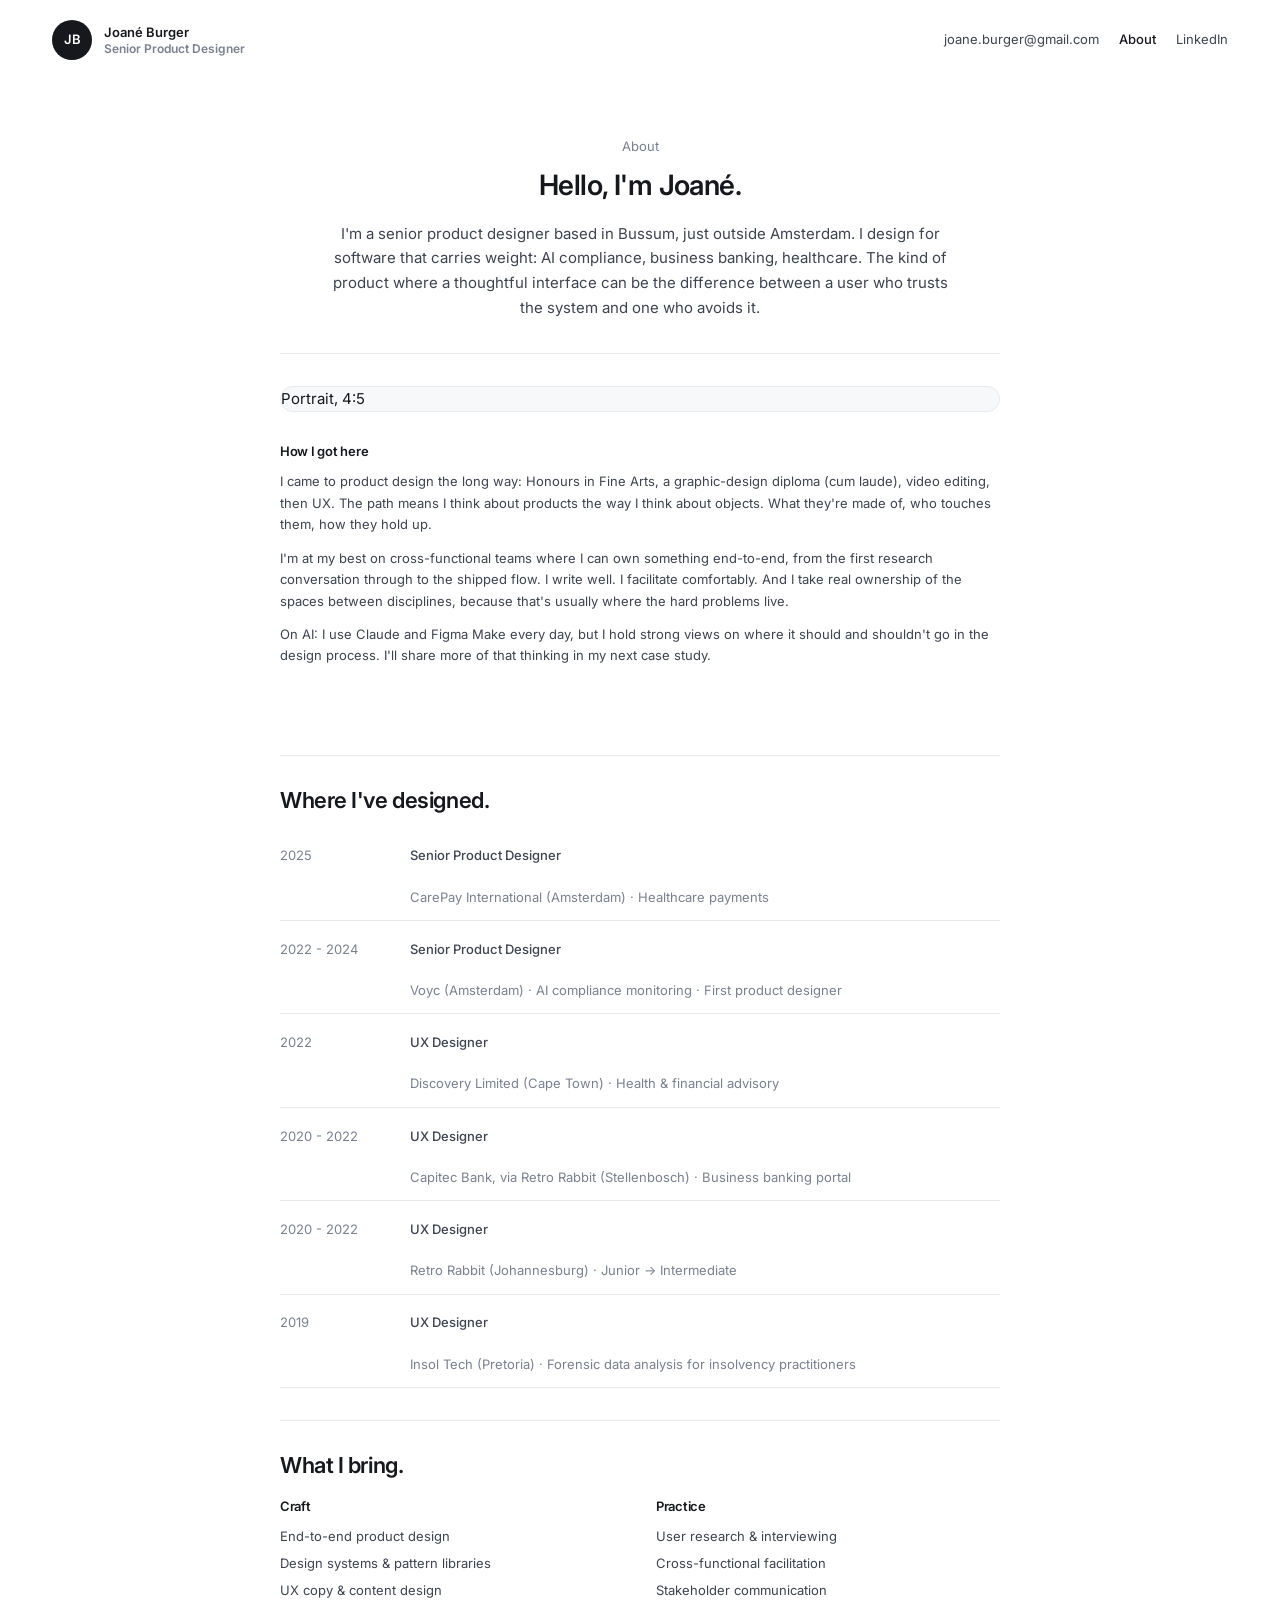
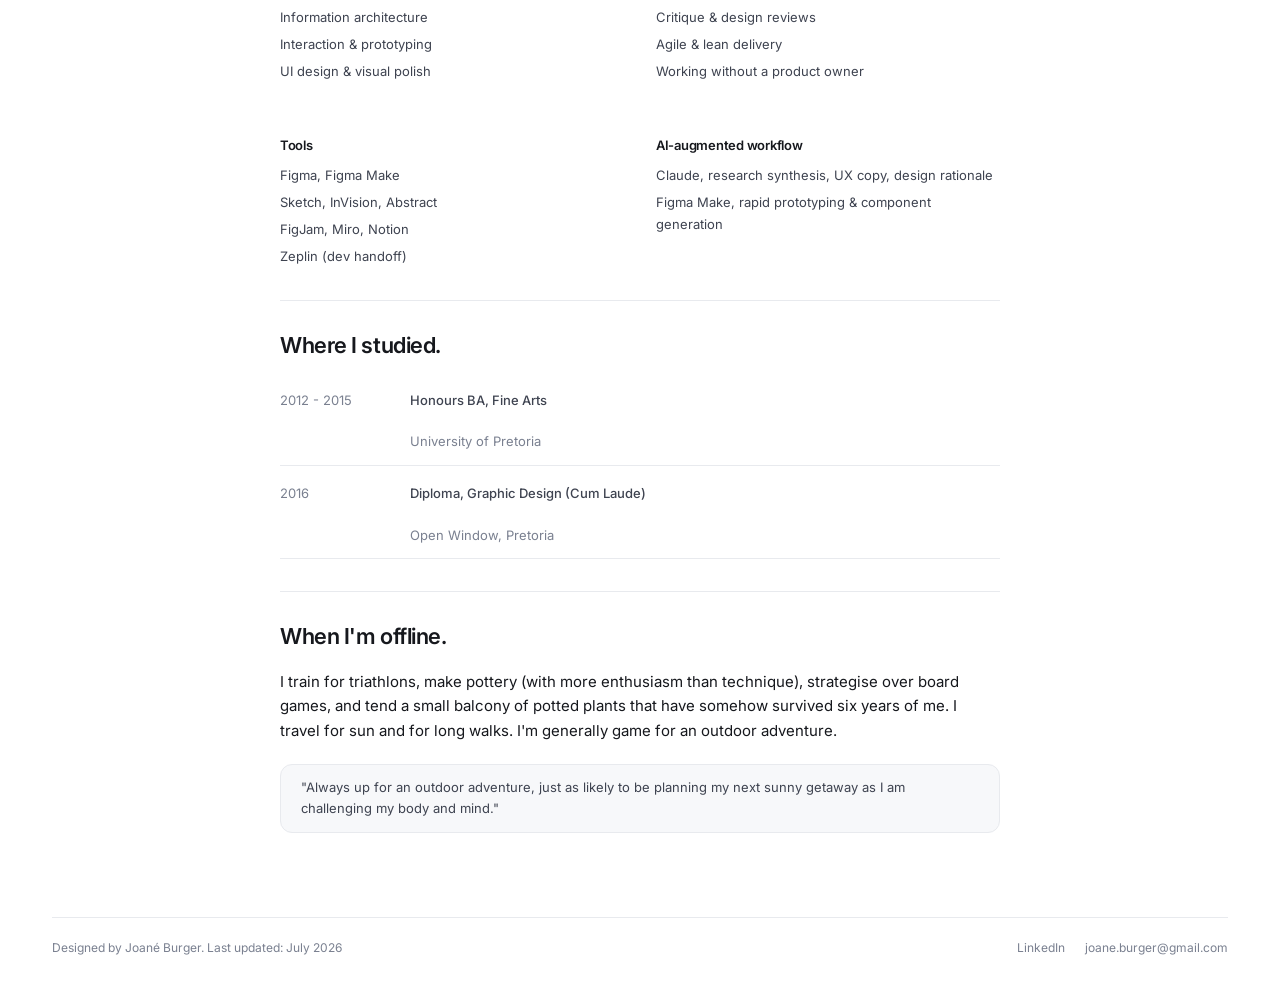
==== commit f56aa647: "Add files via upload" ====
--- a/about.html
+++ b/about.html
@@ -5,6 +5,9 @@
   <meta name="viewport" content="width=device-width, initial-scale=1.0">
   <title>About, Joané Burger</title>
   <meta name="description" content="About Joané Burger, senior product designer, fine-art background, six years in complex software. Based in the Netherlands.">
+  <link rel="preconnect" href="https://fonts.googleapis.com">
+  <link rel="preconnect" href="https://fonts.gstatic.com" crossorigin>
+  <link href="https://fonts.googleapis.com/css2?family=Inter:wght@400;500;600&display=swap" rel="stylesheet">
   <link rel="stylesheet" href="styles.css">
 </head>
 <body>
@@ -15,13 +18,16 @@
     <header class="topbar">
       <a href="index.html" class="brand">
         <span class="brand-mark">JB</span>
-        <span>joané burger</span>
+        <span class="brand-text">
+          <span class="name">Joané Burger</span>
+          <span class="title">Senior Product Designer</span>
+        </span>
       </a>
       <nav>
         <ul class="nav-links">
-          <li><a href="index.html">Work</a></li>
+          <li><a href="mailto:joane.burger@gmail.com">joane.burger@gmail.com</a></li>
           <li><a href="about.html" class="is-active">About</a></li>
-          <li><a href="mailto:joane.burger@gmail.com">Contact</a></li>
+          <li><a href="https://www.linkedin.com/in/joane-burger-a52912117" target="_blank" rel="noopener">LinkedIn</a></li>
         </ul>
       </nav>
     </header>
@@ -39,7 +45,7 @@
         <h4>How I got here</h4>
         <p>I came to product design the long way: Honours in Fine Arts, a graphic-design diploma (cum laude), video editing, then UX. The path means I think about products the way I think about objects. What they're made of, who touches them, how they hold up.</p>
         <p>I'm at my best on cross-functional teams where I can own something end-to-end, from the first research conversation through to the shipped flow. I write well. I facilitate comfortably. And I take real ownership of the spaces between disciplines, because that's usually where the hard problems live.</p>
-        <p>On AI: I'm fluent with the modern stack (Cursor, v0, Figma Make, Claude) and I use it every day, but I hold strong views on where it should and shouldn't go in the design process. I'll share more of that thinking in my next case study.</p>
+        <p>On AI: I use Claude and Figma Make every day, but I hold strong views on where it should and shouldn't go in the design process. I'll share more of that thinking in my next case study.</p>
       </div>
     </div>
 
@@ -122,10 +128,8 @@
         <div>
           <h3>AI-augmented workflow</h3>
           <ul>
-            <li>Cursor, prototyping &amp; code handoff</li>
-            <li>v0, rapid flow exploration</li>
-            <li>Claude, research synthesis, UX copy</li>
-            <li>Figma Make, component generation</li>
+            <li>Claude, research synthesis, UX copy, design rationale</li>
+            <li>Figma Make, rapid prototyping &amp; component generation</li>
           </ul>
         </div>
       </div>
@@ -159,21 +163,11 @@
 
     <!-- Footer -->
     <footer class="footer">
-      <div class="footer-cta">
-        <div>
-          <span style="font-size: var(--fs-sm); font-weight: 500; color: var(--muted);">Get in touch</span>
-          <h2 style="margin-top: var(--sp-2);">Got a hard problem and a <em>real</em> deadline?</h2>
-        </div>
-        <div>
-          <a href="mailto:joane.burger@gmail.com" class="email">joane.burger@gmail.com</a>
-          <p class="reply">Available for senior product design roles, EU-remote. Usually reply within a day.</p>
-        </div>
-      </div>
       <div class="footer-meta">
-        <span>© 2026 Joané Burger</span>
+        <span>Designed by Joané Burger. Last updated: July 2026</span>
         <div class="links">
           <a href="https://www.linkedin.com/in/joane-burger-a52912117" target="_blank" rel="noopener">LinkedIn</a>
-          <a href="mailto:joane.burger@gmail.com">Email</a>
+          <a href="mailto:joane.burger@gmail.com">joane.burger@gmail.com</a>
         </div>
       </div>
     </footer>
--- a/styles.css
+++ b/styles.css
@@ -1,961 +1,409 @@
-/* ================================================================
-   Joané Burger — Portfolio
-   General Sans · Merlot palette · Sierra-inspired layout
-   WCAG 2.1 AA compliant on every surface
-   ================================================================ */
-
-/* General Sans from Fontshare (free, license: SIL Open Font) */
-@import url('https://api.fontshare.com/v2/css?f[]=general-sans@200,201,300,301,400,401,500,501,600,601,700,701&display=swap');
-
-/* ---------- Reset ---------- */
-*, *::before, *::after { box-sizing: border-box; margin: 0; padding: 0; }
-html { scroll-behavior: smooth; -webkit-font-smoothing: antialiased; -moz-osx-font-smoothing: grayscale; }
-img, svg, video { display: block; max-width: 100%; height: auto; }
+/* Joané Burger portfolio · Storyline-inspired retheme, July 2026 */
+
+:root {
+  --bg: #FFFFFF;
+  --surface: #F7F8FA;      /* card background */
+  --surface-2: #FFFFFF;    /* chips on cards */
+  --line: #E8EAEE;
+  --ink: #16181D;
+  --ink-soft: #3E4350;
+  --muted: #7A8090;
+  --sky-soft: #EAF3EE;
+  --grad-voyc: linear-gradient(135deg, #F3EEFF 0%, #E6DBFB 55%, #D9CCF6 100%);
+  --grad-capitec: linear-gradient(135deg, #EAF4F9 0%, #D8EAF4 55%, #CBE2F0 100%);
+
+  --fs-xs: 0.75rem;
+  --fs-sm: 0.8125rem;
+  --fs-base: 0.9375rem;
+  --fs-md: 1.0625rem;
+  --fs-lg: 1.375rem;
+  --fs-xl: 1.75rem;
+  --fs-h1: clamp(2rem, 4.5vw, 3.25rem);
+
+  --sp-1: 0.5rem;
+  --sp-2: 0.75rem;
+  --sp-3: 1.25rem;
+  --sp-4: 2rem;
+  --sp-5: 3.5rem;
+  --sp-6: 5.5rem;
+
+  --r-card: 20px;
+  --r-chip: 8px;
+}
+
+* { margin: 0; padding: 0; box-sizing: border-box; }
+
+html { scroll-behavior: smooth; }
+@media (prefers-reduced-motion: reduce) {
+  html { scroll-behavior: auto; }
+  * { transition: none !important; animation: none !important; }
+}
+
+body {
+  font-family: "Inter", -apple-system, BlinkMacSystemFont, "Segoe UI", sans-serif;
+  background: var(--bg);
+  color: var(--ink);
+  font-size: var(--fs-base);
+  line-height: 1.65;
+  -webkit-font-smoothing: antialiased;
+}
+
+.page { min-height: 100vh; }
+.wrap { max-width: 1240px; margin: 0 auto; padding: 0 var(--sp-4); }
+
+h1, h2, h3, h4 {
+  font-weight: 600;
+  letter-spacing: -0.02em;
+  line-height: 1.15;
+  color: var(--ink);
+}
+h1 em, h2 em, h3 em, h4 em, .role em { font-style: normal; }
+
 a { color: inherit; text-decoration: none; }
-button { font: inherit; cursor: pointer; background: none; border: none; color: inherit; }
-
-/* ---------- Tokens ---------- */
-:root {
-  /* Palette — WCAG 2.1 AA verified on all combinations */
-  --paper:       #FDFBF4;   /* main background */
-  --paper-warm:  #FAF3D9;   /* subtle surface */
-  --cream:       #F7E594;   /* Butter Cream — accent surface */
-  --sky:         #BAD6FD;   /* Cloudy Sky — accent surface */
-  --sky-soft:    #DCE9FB;   /* lighter sky surface */
-  --ink:         #570301;   /* Merlot — primary text */
-  --ink-soft:    #6E1715;   /* slightly lifted merlot */
-  --muted:       #6E3E3B;   /* rosy brown — passes AA on all surfaces (5.85+) */
-  --line:        rgba(87, 3, 1, 0.14);
-  --line-strong: rgba(87, 3, 1, 0.28);
-
-  /* Typography */
-  --font: "General Sans", -apple-system, "Segoe UI", Roboto, sans-serif;
-
-  /* Fluid type scale — bigger and chunkier, Sierra-style */
-  --fs-xs:    clamp(0.78rem, 0.76rem + 0.1vw, 0.85rem);
-  --fs-sm:    clamp(0.88rem, 0.85rem + 0.15vw, 0.95rem);
-  --fs-base:  clamp(1rem, 0.96rem + 0.2vw, 1.12rem);
-  --fs-lg:    clamp(1.2rem, 1.1rem + 0.4vw, 1.4rem);
-  --fs-xl:    clamp(1.5rem, 1.3rem + 0.8vw, 2rem);
-  --fs-2xl:   clamp(2rem, 1.6rem + 1.6vw, 3rem);
-  --fs-3xl:   clamp(2.5rem, 2rem + 2.4vw, 4rem);
-  --fs-4xl:   clamp(3rem, 2.2rem + 3.5vw, 5.5rem);
-  --fs-hero:  clamp(3.5rem, 2.5rem + 5vw, 7.5rem);
-
-  /* Space */
-  --sp-1: 0.5rem;
-  --sp-2: 1rem;
-  --sp-3: 1.5rem;
-  --sp-4: 2rem;
-  --sp-5: 3rem;
-  --sp-6: 4.5rem;
-  --sp-7: 6rem;
-  --sp-8: 9rem;
-  --sp-9: 12rem;
-
-  /* Layout */
-  --page-x: clamp(1.25rem, 4vw, 4rem);
-  --max-w: 1400px;
-}
-
-/* ---------- Base ---------- */
-body {
-  font-family: var(--font);
-  font-size: var(--fs-base);
-  font-weight: 400;
-  line-height: 1.55;
-  color: var(--ink);
-  background: var(--paper);
-  font-feature-settings: "ss01", "ss02", "cv01";
-}
-h1, h2, h3, h4, h5 {
-  font-family: var(--font);
-  color: var(--ink);
-  letter-spacing: -0.02em;
-  line-height: 1.05;
-  font-weight: 600;
-}
-h1 { font-size: var(--fs-hero); letter-spacing: -0.035em; line-height: 1.0; }
-h2 { font-size: var(--fs-3xl); letter-spacing: -0.03em; }
-h3 { font-size: var(--fs-2xl); letter-spacing: -0.025em; }
-h4 { font-size: var(--fs-xl); letter-spacing: -0.02em; line-height: 1.15; }
-h5 { font-size: var(--fs-lg); font-weight: 500; line-height: 1.25; }
-p  { line-height: 1.6; }
-strong { font-weight: 600; }
-em { font-style: italic; }
-::selection { background: var(--ink); color: var(--paper); }
-
-/* ---------- Layout primitives ---------- */
-.page { padding: 0 var(--page-x); }
-.wrap { max-width: var(--max-w); margin: 0 auto; }
-
-/* ---------- Top nav ---------- */
+img { max-width: 100%; display: block; }
+::selection { background: #DCD3F5; }
+a:focus-visible, button:focus-visible {
+  outline: 2px solid var(--ink);
+  outline-offset: 3px;
+  border-radius: 4px;
+}
+
+/* ---------- Top bar ---------- */
 .topbar {
   display: flex;
+  align-items: center;
   justify-content: space-between;
-  align-items: center;
   padding: var(--sp-3) 0;
-  position: sticky;
-  top: 0;
-  background: var(--paper);
-  z-index: 50;
-  border-bottom: 1px solid transparent;
-  transition: border-color 0.2s;
-}
-.topbar.is-scrolled { border-bottom-color: var(--line); }
-
-.brand {
-  display: inline-flex;
-  align-items: center;
-  gap: 0.6rem;
-  font-size: var(--fs-base);
-  font-weight: 500;
-  letter-spacing: -0.015em;
-}
+}
+.brand { display: flex; align-items: center; gap: 0.75rem; }
 .brand-mark {
-  width: 28px; height: 28px;
+  width: 40px; height: 40px;
+  border-radius: 50%;
   background: var(--ink);
-  color: var(--paper);
-  border-radius: 50%;
-  display: inline-flex;
-  align-items: center;
-  justify-content: center;
-  font-size: 0.78rem;
+  color: #fff;
+  display: flex; align-items: center; justify-content: center;
+  font-size: var(--fs-sm);
   font-weight: 600;
   letter-spacing: 0;
-}
+  flex-shrink: 0;
+}
+.brand-text { display: flex; flex-direction: column; line-height: 1.3; }
+.brand-text .name { font-weight: 600; font-size: var(--fs-sm); }
+.brand-text .title { font-size: var(--fs-xs); color: var(--muted); }
+/* legacy single-span brand text */
+.brand > span:not(.brand-mark) { font-weight: 600; font-size: var(--fs-sm); }
 
 .nav-links {
   display: flex;
   gap: var(--sp-3);
   list-style: none;
   font-size: var(--fs-sm);
-  font-weight: 500;
-}
-.nav-links a {
-  position: relative;
-  padding: 0.3rem 0;
-  color: var(--ink);
-  transition: opacity 0.2s;
-}
-.nav-links a::after {
-  content: "";
-  position: absolute;
-  left: 0; right: 0; bottom: -2px;
-  height: 2px;
-  background: var(--ink);
-  transform: scaleX(0);
-  transform-origin: left;
-  transition: transform 0.3s cubic-bezier(0.65, 0, 0.35, 1);
-}
-.nav-links a:hover::after,
-.nav-links a.is-active::after { transform: scaleX(1); }
-
-/* Resume CTA-style link */
-.nav-cta {
-  background: var(--ink);
-  color: var(--paper) !important;
-  padding: 0.55rem 1.1rem !important;
-  border-radius: 999px;
-  transition: opacity 0.2s, transform 0.2s;
-}
-.nav-cta:hover { opacity: 0.85; transform: translateY(-1px); }
-.nav-cta::after { display: none; }
-
-/* ================================================================
-   HOME PAGE
-   ================================================================ */
-
-/* Hero */
+  color: var(--ink-soft);
+}
+.nav-links a:hover { color: var(--ink); }
+.nav-links .is-active { color: var(--ink); font-weight: 500; }
+
+/* ---------- Hero (home) ---------- */
 .hero {
-  padding: var(--sp-7) 0 var(--sp-6);
-  display: grid;
-  gap: var(--sp-3);
-  max-width: 1300px;
-}
-.hero .eyebrow {
-  font-size: var(--fs-sm);
-  font-weight: 500;
-  color: var(--muted);
-  letter-spacing: -0.005em;
-  display: inline-flex;
-  align-items: center;
-  gap: 0.6rem;
-}
-.hero .eyebrow::before {
-  content: "";
-  width: 28px;
-  height: 2px;
-  background: var(--ink);
-  border-radius: 2px;
-}
-.hero h1 {
-  margin-top: var(--sp-2);
-  max-width: 18ch;
-}
-.hero h1 em {
-  font-style: italic;
-  font-weight: 500;
-}
+  text-align: center;
+  padding: var(--sp-6) 0 var(--sp-5);
+  max-width: 760px;
+  margin: 0 auto;
+}
+.hero h1 { font-size: var(--fs-h1); margin-bottom: var(--sp-3); }
 .hero .lede {
-  font-size: var(--fs-xl);
-  line-height: 1.4;
-  font-weight: 400;
-  color: var(--ink);
-  max-width: 38ch;
-  margin-top: var(--sp-3);
-  letter-spacing: -0.01em;
-}
-.hero .meta-line {
-  font-size: var(--fs-base);
-  color: var(--muted);
-  margin-top: var(--sp-2);
-  max-width: 52ch;
-}
-.hero-actions {
-  display: flex;
-  align-items: center;
-  gap: var(--sp-3);
-  margin-top: var(--sp-4);
-  flex-wrap: wrap;
-}
+  font-size: var(--fs-sm);
+  color: var(--muted);
+  max-width: 440px;
+  margin: 0 auto var(--sp-4);
+}
+.hero-actions { display: flex; justify-content: center; }
 .btn-primary {
   display: inline-flex;
   align-items: center;
-  gap: 0.55rem;
+  gap: 0.4rem;
   background: var(--ink);
-  color: var(--paper);
-  padding: 0.85rem 1.6rem;
+  color: #fff;
+  font-size: var(--fs-sm);
+  font-weight: 500;
+  padding: 0.7rem 1.3rem;
   border-radius: 999px;
-  font-weight: 500;
-  font-size: var(--fs-base);
-  transition: transform 0.2s, opacity 0.2s;
-}
-.btn-primary:hover { transform: translateY(-2px); opacity: 0.92; }
-.btn-primary .arrow { display: inline-block; transition: transform 0.3s; }
-.btn-primary:hover .arrow { transform: translate(2px, -2px); }
-
-.location-line {
-  font-size: var(--fs-sm);
-  color: var(--muted);
-  font-weight: 500;
-}
-
-/* Marquee (skill keywords replacing Sierra's logo strip) */
-.marquee {
-  margin: var(--sp-6) 0;
-  padding: var(--sp-3) 0;
-  border-top: 1px solid var(--line);
-  border-bottom: 1px solid var(--line);
+  transition: opacity 0.2s ease;
+}
+.btn-primary:hover { opacity: 0.85; }
+
+/* ---------- Work cards (home) ---------- */
+.work-list {
+  display: grid;
+  grid-template-columns: 1fr;
+  gap: var(--sp-4);
+  padding-bottom: var(--sp-6);
+}
+@media (min-width: 840px) {
+  .work-list { grid-template-columns: 1fr 1fr; }
+}
+.work-card {
+  background: var(--surface);
+  border: 1px solid var(--line);
+  border-radius: var(--r-card);
   overflow: hidden;
-  position: relative;
-}
-.marquee-track {
-  display: inline-flex;
-  gap: var(--sp-5);
-  white-space: nowrap;
-  animation: scroll-left 40s linear infinite;
-  padding-right: var(--sp-5);
-}
-.marquee-track span {
-  font-size: var(--fs-xl);
-  font-weight: 500;
-  color: var(--ink);
-  letter-spacing: -0.02em;
-}
-.marquee-track span.dot {
-  color: var(--muted);
-  font-weight: 400;
-}
-@keyframes scroll-left {
-  from { transform: translateX(0); }
-  to   { transform: translateX(-50%); }
-}
-@media (prefers-reduced-motion: reduce) {
-  .marquee-track { animation: none; }
-}
-
-/* Section eyebrow + heading pair */
-.section-intro {
-  display: grid;
-  gap: var(--sp-2);
-  padding: var(--sp-6) 0 var(--sp-4);
-  max-width: 880px;
-}
-.section-intro .label {
-  font-size: var(--fs-sm);
-  font-weight: 500;
-  color: var(--muted);
-}
-.section-intro h2 { letter-spacing: -0.03em; }
-.section-intro h2 em { font-style: italic; font-weight: 500; }
-.section-intro .lead {
-  font-size: var(--fs-lg);
-  color: var(--muted);
-  max-width: 62ch;
-  margin-top: var(--sp-2);
-  line-height: 1.5;
-}
-
-/* Design philosophies */
-.philosophies {
-  display: grid;
-  grid-template-columns: 1fr;
-  gap: var(--sp-3);
-  padding: var(--sp-3) 0 var(--sp-7);
-}
-.phil-card {
-  padding: var(--sp-4);
-  background: var(--paper-warm);
-  border-radius: 24px;
-  border: 1px solid var(--line);
-}
-.phil-card .num {
-  display: inline-block;
-  font-size: var(--fs-sm);
-  font-weight: 500;
-  color: var(--muted);
-  margin-bottom: var(--sp-2);
-}
-.phil-card h3 {
-  font-size: var(--fs-xl);
-  margin-bottom: var(--sp-2);
-  letter-spacing: -0.02em;
-}
-.phil-card p {
-  font-size: var(--fs-base);
-  color: var(--ink-soft);
-  line-height: 1.55;
-}
-
-/* Selected work — zigzag layout */
-.work-list {
-  display: grid;
-  gap: var(--sp-7);
-  padding-bottom: var(--sp-7);
-}
-.work-card {
-  display: grid;
-  gap: var(--sp-3);
-  text-decoration: none;
-  color: inherit;
-}
+  display: flex;
+  flex-direction: column;
+  transition: transform 0.35s cubic-bezier(0.16, 1, 0.3, 1);
+}
+.work-card:hover { transform: translateY(-3px); }
 .work-card .preview {
   position: relative;
-  aspect-ratio: 16 / 10;
-  border-radius: 24px;
+  aspect-ratio: 16 / 11;
+  display: flex;
+  align-items: center;
+  justify-content: center;
+  padding: var(--sp-4);
+}
+.work-card .preview.bg-cream { background: var(--grad-voyc); }
+.work-card .preview.bg-sky { background: var(--grad-capitec); }
+.work-card .preview img {
+  width: 100%; height: 100%;
+  object-fit: contain;
+  filter: drop-shadow(0 12px 28px rgba(22, 24, 29, 0.14));
+}
+.work-card .chip-row {
+  position: absolute;
+  top: var(--sp-3); left: var(--sp-3);
+  display: flex; gap: 0.4rem;
+}
+.chip {
+  background: var(--surface-2);
+  border: 1px solid var(--line);
+  border-radius: var(--r-chip);
+  font-size: var(--fs-xs);
+  font-weight: 500;
+  color: var(--ink-soft);
+  padding: 0.25rem 0.55rem;
+  line-height: 1.4;
+  white-space: nowrap;
+}
+.work-info { padding: var(--sp-3); display: grid; gap: var(--sp-2); }
+.work-info h3 { font-size: var(--fs-base); font-weight: 500; letter-spacing: -0.01em; }
+.work-info .tags { display: flex; flex-wrap: wrap; gap: 0.4rem; }
+
+/* ---------- Home about ---------- */
+.home-about {
+  max-width: 560px;
+  margin: 0 auto;
+  padding-bottom: var(--sp-6);
+  display: grid;
+  gap: var(--sp-3);
+}
+.home-about h2 { font-size: var(--fs-lg); text-align: center; margin-bottom: var(--sp-2); }
+.about-photo {
+  border-radius: var(--r-card);
+  border: 1px solid var(--line);
   overflow: hidden;
-  background: var(--cream);
-  transition: transform 0.5s cubic-bezier(0.16, 1, 0.3, 1);
-}
-.work-card .preview.bg-sky { background: var(--sky); }
-.work-card .preview.bg-cream { background: var(--cream); }
-.work-card .preview.bg-warm { background: var(--paper-warm); }
-.work-card .preview img {
-  width: 100%; height: 100%; object-fit: cover;
-}
-.work-card .preview .ph {
-  position: absolute; inset: 0;
-  display: flex;
-  align-items: center;
-  justify-content: center;
-  color: var(--ink);
-  font-size: var(--fs-sm);
-  font-weight: 500;
-  opacity: 0.45;
-  letter-spacing: 0.05em;
-}
-.work-card:hover .preview { transform: scale(0.99); }
-
-.work-info { display: grid; gap: var(--sp-2); }
-.work-info .meta {
-  display: flex;
+  background: var(--surface);
+}
+.about-photo img { width: 100%; height: auto; }
+.about-stats {
+  display: grid;
+  grid-template-columns: 1fr 1fr;
+  gap: 0.6rem;
+}
+@media (max-width: 560px) { .about-stats { grid-template-columns: 1fr; } }
+.about-stat {
+  background: var(--surface-2);
+  border: 1px solid var(--line);
+  border-radius: 12px;
+  font-size: var(--fs-sm);
+  color: var(--ink-soft);
+  padding: 0.8rem 1rem;
+}
+.about-text {
+  background: var(--surface);
+  border: 1px solid var(--line);
+  border-radius: 12px;
+  font-size: var(--fs-sm);
+  color: var(--ink-soft);
+  padding: var(--sp-3);
+}
+
+/* ---------- Footer ---------- */
+.footer { border-top: 1px solid var(--line); margin-top: var(--sp-4); }
+.footer-meta {
+  display: flex;
+  align-items: center;
+  justify-content: space-between;
   flex-wrap: wrap;
   gap: var(--sp-2);
-  font-size: var(--fs-sm);
-  font-weight: 500;
-  color: var(--muted);
-}
-.work-info .meta span + span::before {
-  content: "·";
-  margin-right: var(--sp-2);
-  opacity: 0.6;
-}
-.work-info h3 {
-  font-size: var(--fs-2xl);
-  letter-spacing: -0.025em;
-  max-width: 22ch;
-  transition: color 0.2s;
-}
-.work-info h3 em { font-style: italic; font-weight: 500; }
-.work-card:hover h3 { opacity: 0.78; }
-.work-info p {
-  font-size: var(--fs-base);
-  color: var(--ink-soft);
-  max-width: 58ch;
-}
-.work-info .read-more {
-  display: inline-flex;
-  align-items: center;
-  gap: 0.45rem;
-  margin-top: var(--sp-2);
-  font-size: var(--fs-base);
-  font-weight: 500;
-  color: var(--ink);
-  border-bottom: 1.5px solid var(--ink);
-  padding-bottom: 2px;
+  padding: var(--sp-3) 0 var(--sp-4);
+  font-size: var(--fs-xs);
+  color: var(--muted);
+}
+.footer-meta .links { display: flex; gap: var(--sp-3); }
+.footer-meta a:hover { color: var(--ink); }
+
+/* ---------- Case study layout ---------- */
+.cs-layout {
+  display: grid;
+  grid-template-columns: 200px minmax(0, 720px);
+  justify-content: center;
+  gap: var(--sp-5);
+  padding: var(--sp-5) 0 var(--sp-4);
+}
+@media (max-width: 900px) {
+  .cs-layout { grid-template-columns: minmax(0, 1fr); }
+  .cs-nav { display: none; }
+}
+.cs-nav {
+  position: sticky;
+  top: var(--sp-4);
   align-self: start;
-  transition: gap 0.3s;
-}
-.work-card:hover .read-more { gap: 0.75rem; }
-
-/* Mid-page philosophy banner */
-.banner {
-  padding: var(--sp-7) 0;
-  text-align: left;
-  border-top: 1px solid var(--line);
-  border-bottom: 1px solid var(--line);
-  margin: var(--sp-6) 0 var(--sp-7);
-}
-.banner h2 {
-  font-size: var(--fs-3xl);
-  max-width: 26ch;
-  letter-spacing: -0.03em;
-}
-.banner h2 em { font-style: italic; font-weight: 500; }
-.banner p {
-  font-size: var(--fs-lg);
-  color: var(--muted);
-  max-width: 60ch;
-  margin-top: var(--sp-3);
-}
-
-/* About on home */
-.home-about {
-  display: grid;
-  gap: var(--sp-5);
-  padding: var(--sp-5) 0 var(--sp-7);
-}
-.home-about .label {
-  font-size: var(--fs-sm);
-  font-weight: 500;
-  color: var(--muted);
-}
-.home-about h2 {
-  font-size: var(--fs-3xl);
-  max-width: 16ch;
-  margin-top: var(--sp-2);
-}
-.home-about h2 em { font-style: italic; font-weight: 500; }
-
-.about-grid {
-  display: grid;
-  gap: var(--sp-4);
-  align-items: start;
-}
-.about-photo {
-  aspect-ratio: 4 / 5;
-  background: var(--cream);
-  border-radius: 24px;
-  max-width: 360px;
-  display: flex;
-  align-items: center;
-  justify-content: center;
-  color: var(--ink);
-  font-weight: 500;
-  font-size: var(--fs-sm);
-  opacity: 0.55;
-  overflow: hidden;
-}
-.about-photo img { width: 100%; height: 100%; object-fit: cover; opacity: 1; }
-
-.about-body { display: grid; gap: var(--sp-3); }
-.about-body h4 {
-  font-weight: 600;
-  margin-bottom: var(--sp-1);
-  letter-spacing: -0.01em;
-}
-.about-body p {
-  font-size: var(--fs-base);
-  color: var(--ink-soft);
-  line-height: 1.65;
-  max-width: 56ch;
-}
-.about-stat {
-  margin-top: var(--sp-3);
-  padding: var(--sp-3) var(--sp-4);
-  background: var(--sky);
-  border-radius: 20px;
-  display: inline-flex;
-  align-items: baseline;
-  gap: 0.7rem;
-  align-self: start;
-}
-.about-stat .num {
-  font-size: var(--fs-3xl);
-  font-weight: 600;
-  color: var(--ink);
-  letter-spacing: -0.04em;
-  line-height: 1;
-}
-.about-stat .label {
-  font-size: var(--fs-sm);
-  color: var(--ink);
-  font-weight: 500;
-  max-width: 22ch;
-}
-
-/* Footer */
-.footer {
-  padding: var(--sp-7) 0 var(--sp-4);
-  border-top: 1px solid var(--line);
-  margin-top: var(--sp-5);
-}
-.footer-cta {
-  display: grid;
-  gap: var(--sp-4);
-  padding-bottom: var(--sp-6);
-}
-.footer-cta h2 {
-  font-size: var(--fs-4xl);
-  max-width: 14ch;
-  letter-spacing: -0.035em;
-}
-.footer-cta h2 em { font-style: italic; font-weight: 500; }
-.footer-cta .email {
-  font-size: var(--fs-2xl);
-  color: var(--ink);
-  font-weight: 500;
-  letter-spacing: -0.02em;
-  text-decoration: underline;
-  text-decoration-thickness: 2px;
-  text-underline-offset: 6px;
-  transition: opacity 0.2s;
-}
-.footer-cta .email:hover { opacity: 0.7; }
-.footer-cta .reply {
-  margin-top: var(--sp-2);
-  font-size: var(--fs-base);
-  color: var(--muted);
-  max-width: 38ch;
-}
-
-.footer-meta {
-  border-top: 1px solid var(--line);
-  padding-top: var(--sp-3);
-  display: flex;
-  justify-content: space-between;
-  align-items: end;
-  flex-wrap: wrap;
-  gap: var(--sp-3);
-  font-size: var(--fs-sm);
-  color: var(--muted);
-}
-.footer-meta .links { display: flex; gap: var(--sp-3); }
-.footer-meta a { transition: color 0.2s; font-weight: 500; }
-.footer-meta a:hover { color: var(--ink); }
-
-/* ================================================================
-   CASE STUDY PAGES
-   ================================================================ */
-
-.cs-layout {
-  display: grid;
-  grid-template-columns: 1fr;
-  gap: var(--sp-5);
-  padding: var(--sp-5) 0 var(--sp-6);
-}
-
-/* Sticky left nav */
-.cs-nav {
-  display: none;
-  position: sticky;
-  top: 80px;
-  align-self: start;
-  font-size: var(--fs-sm);
-  padding: var(--sp-3) 0;
+  font-size: var(--fs-sm);
 }
 .cs-nav .back {
-  display: inline-flex;
-  align-items: center;
-  gap: 0.4rem;
-  font-size: var(--fs-sm);
-  font-weight: 500;
-  color: var(--muted);
+  display: inline-block;
+  color: var(--ink-soft);
   margin-bottom: var(--sp-3);
-  transition: color 0.2s, gap 0.3s;
-}
-.cs-nav .back:hover { color: var(--ink); gap: 0.7rem; }
-.cs-nav .nav-label {
-  font-size: var(--fs-xs);
-  font-weight: 600;
-  letter-spacing: 0.06em;
-  text-transform: uppercase;
-  color: var(--muted);
-  margin-bottom: var(--sp-2);
-}
+}
+.cs-nav .back:hover { color: var(--ink); }
+.cs-nav .nav-label { display: none; }
 .cs-nav ol {
   list-style: none;
-  display: flex;
-  flex-direction: column;
+  display: grid;
   gap: 0.55rem;
-}
-.cs-nav a {
-  display: block;
-  font-weight: 500;
-  color: var(--muted);
-  padding-left: var(--sp-2);
-  border-left: 2px solid var(--line);
-  transition: color 0.2s, border-color 0.2s, padding-left 0.3s;
-  line-height: 1.4;
-}
-.cs-nav a:hover {
-  color: var(--ink);
-  padding-left: calc(var(--sp-2) + 4px);
-}
-.cs-nav a.is-active {
-  color: var(--ink);
-  border-left-color: var(--ink);
-}
+  color: var(--muted);
+}
+.cs-nav a:hover { color: var(--ink); }
 
 .cs-main { min-width: 0; }
 
-/* CS header */
-.cs-header { padding-bottom: var(--sp-5); border-bottom: 1px solid var(--line); }
+/* Case header */
 .cs-header .meta {
   display: flex;
   flex-wrap: wrap;
-  gap: var(--sp-2);
-  font-size: var(--fs-sm);
-  font-weight: 500;
-  color: var(--muted);
+  gap: 0.5rem 1rem;
+  font-size: var(--fs-sm);
+  color: var(--muted);
+  margin-bottom: var(--sp-2);
+}
+.cs-header h1 { font-size: var(--fs-xl); margin-bottom: var(--sp-3); }
+.cs-header .tagline { color: var(--ink-soft); margin-bottom: var(--sp-3); }
+.opener-quote {
+  background: var(--surface);
+  border: 1px solid var(--line);
+  border-radius: 12px;
+  padding: var(--sp-3);
+  font-size: var(--fs-sm);
+  color: var(--ink-soft);
   margin-bottom: var(--sp-3);
 }
-.cs-header .meta span + span::before {
-  content: "·";
-  margin-right: var(--sp-2);
-  opacity: 0.6;
-}
-.cs-header h1 {
-  font-size: var(--fs-3xl);
-  letter-spacing: -0.035em;
-  max-width: 22ch;
-  line-height: 1.05;
-}
-.cs-header h1 em { font-style: italic; font-weight: 500; }
-.cs-header .tagline {
-  font-size: var(--fs-lg);
-  color: var(--ink-soft);
-  margin-top: var(--sp-3);
-  max-width: 60ch;
-  line-height: 1.5;
-}
-
-/* Stats — Sierra-style big percent display */
+.opener-quote .attribution { display: block; margin-top: 0.4rem; color: var(--muted); font-size: var(--fs-xs); }
+
+/* Impact stats */
 .stats {
   display: grid;
-  grid-template-columns: repeat(auto-fit, minmax(220px, 1fr));
+  grid-template-columns: repeat(3, 1fr);
+  gap: 0.6rem;
+  margin: var(--sp-3) 0;
+}
+@media (max-width: 640px) { .stats { grid-template-columns: 1fr; } }
+.stat {
+  background: var(--surface-2);
+  border: 1px solid var(--line);
+  border-radius: 12px;
+  padding: var(--sp-3);
+  display: grid;
+  gap: 0.3rem;
+}
+.stat .num { font-size: var(--fs-lg); font-weight: 600; letter-spacing: -0.02em; }
+.stat .num em { font-style: normal; }
+.stat .label { font-size: var(--fs-xs); color: var(--muted); line-height: 1.5; }
+
+/* Role / team / timeline meta grid */
+.proj-meta {
+  display: grid;
+  grid-template-columns: repeat(auto-fit, minmax(150px, 1fr));
   gap: var(--sp-3);
-  padding: var(--sp-5) 0;
-  border-bottom: 1px solid var(--line);
-  margin: var(--sp-4) 0 var(--sp-5);
-}
-.stat .num {
-  font-size: var(--fs-4xl);
+  margin: var(--sp-3) 0 var(--sp-4);
+}
+.proj-meta h4 {
+  font-size: var(--fs-sm);
   font-weight: 600;
-  color: var(--ink);
-  letter-spacing: -0.04em;
-  line-height: 0.95;
-  display: block;
-}
-.stat .num em { font-style: italic; font-weight: 500; }
-.stat .label {
-  margin-top: var(--sp-2);
-  font-size: var(--fs-sm);
-  color: var(--muted);
-  font-weight: 500;
-  max-width: 26ch;
-}
-
-/* Project meta grid (Role / Deliverables / Team / Timeline) */
-.proj-meta {
-  display: grid;
-  grid-template-columns: repeat(auto-fit, minmax(180px, 1fr));
-  gap: var(--sp-4);
-  padding: var(--sp-4) 0 var(--sp-5);
-  border-bottom: 1px solid var(--line);
-  margin-bottom: var(--sp-5);
-}
-.proj-meta h4 {
-  font-size: var(--fs-sm);
-  font-weight: 600;
-  letter-spacing: 0.02em;
-  margin-bottom: var(--sp-2);
+  margin-bottom: 0.5rem;
 }
 .proj-meta ul {
   list-style: none;
-  display: grid;
-  gap: 0.35rem;
-}
-.proj-meta li {
-  font-size: var(--fs-sm);
-  color: var(--muted);
-  line-height: 1.45;
-}
-
-/* Hero image inside CS */
+  font-size: var(--fs-sm);
+  color: var(--ink-soft);
+  display: grid;
+  gap: 0.3rem;
+}
+
+/* Hero image */
 .cs-hero-img {
-  margin: 0 0 var(--sp-5);
-  aspect-ratio: 16 / 9;
-  background: var(--cream);
-  border-radius: 24px;
+  margin: 0 0 var(--sp-4);
+  background: var(--surface);
+  border: 1px solid var(--line);
+  border-radius: var(--r-card);
+  overflow: hidden;
   display: flex;
   align-items: center;
   justify-content: center;
+  color: var(--muted);
+  font-size: var(--fs-sm);
+}
+.cs-hero-img:not(:has(img)) { aspect-ratio: 16 / 9; }
+.cs-hero-img img { width: 100%; height: auto; padding: var(--sp-3); }
+.cs-hero-img .ph { opacity: 0.5; }
+.cs-hero-img.bg-sky, .cs-hero-img.bg-warm { background: var(--surface); }
+
+/* Sections */
+.cs-section { padding: var(--sp-4) 0; }
+.cs-section + .cs-section { border-top: 1px solid var(--line); }
+.eyebrow {
+  display: block;
+  font-size: var(--fs-sm);
+  color: var(--muted);
+  margin-bottom: var(--sp-2);
+}
+.cs-section h2 { font-size: var(--fs-lg); margin-bottom: var(--sp-3); }
+.cs-section h3 { font-size: var(--fs-md); margin: var(--sp-3) 0 var(--sp-2); }
+.cs-section p { color: var(--ink-soft); margin-bottom: var(--sp-2); }
+.cs-section p.lead { color: var(--ink); }
+.cs-section ul, .cs-section ol { margin: 0 0 var(--sp-2) 1.2rem; color: var(--ink-soft); }
+.cs-section li { margin-bottom: 0.35rem; }
+.pull {
+  border-left: 2px solid var(--ink);
+  padding-left: var(--sp-3);
+  font-size: var(--fs-md);
   color: var(--ink);
-  font-weight: 500;
-  font-size: var(--fs-sm);
-  opacity: 1;
-  overflow: hidden;
-}
-.cs-hero-img.bg-sky { background: var(--sky); }
-.cs-hero-img.bg-warm { background: var(--paper-warm); }
-.cs-hero-img img { width: 100%; height: 100%; object-fit: cover; }
-.cs-hero-img .ph { opacity: 0.5; }
-
-/* CS sections */
-.cs-section { padding: var(--sp-5) 0; }
-.cs-section + .cs-section { border-top: 1px solid var(--line); }
-.cs-section .eyebrow {
-  font-size: var(--fs-sm);
-  font-weight: 500;
-  color: var(--muted);
-  margin-bottom: var(--sp-2);
-}
-.cs-section h2 {
-  font-size: var(--fs-2xl);
-  letter-spacing: -0.03em;
-  max-width: 26ch;
-  margin-bottom: var(--sp-3);
-}
-.cs-section h2 em { font-style: italic; font-weight: 500; }
-.cs-section h3 {
-  font-size: var(--fs-xl);
-  margin-top: var(--sp-4);
-  margin-bottom: var(--sp-2);
-  letter-spacing: -0.02em;
-  font-weight: 600;
-}
-.cs-section h4 {
-  font-size: var(--fs-lg);
-  margin-top: var(--sp-3);
-  margin-bottom: var(--sp-2);
-  font-weight: 600;
-}
-.cs-section p {
-  font-size: var(--fs-base);
-  line-height: 1.65;
-  color: var(--ink-soft);
-  max-width: 68ch;
-  margin-bottom: var(--sp-2);
-}
-.cs-section p.lead {
-  font-size: var(--fs-lg);
-  color: var(--ink);
-  font-weight: 400;
-  max-width: 64ch;
-  line-height: 1.5;
-  margin-bottom: var(--sp-3);
-}
-.cs-section ul {
-  list-style: none;
-  margin: var(--sp-2) 0;
-  max-width: 68ch;
-}
-.cs-section ul li {
-  position: relative;
-  padding-left: var(--sp-3);
-  margin-bottom: 0.65rem;
-  color: var(--ink-soft);
-  line-height: 1.6;
-}
-.cs-section ul li::before {
-  content: "—";
-  position: absolute;
-  left: 0;
-  color: var(--ink);
-  font-weight: 600;
-}
-
-/* Pull quote / banner */
-.pull {
-  padding: var(--sp-4);
-  background: var(--cream);
-  border-radius: 20px;
-  margin: var(--sp-4) 0;
-  max-width: 72ch;
-}
-.pull p {
-  font-size: var(--fs-xl);
-  font-weight: 500;
-  font-style: italic;
-  line-height: 1.4;
-  color: var(--ink);
-  margin: 0;
-  letter-spacing: -0.015em;
-  max-width: none;
-}
-
-/* Opener quote — used as a hook above the case-study title.
-   Quieter than .pull so the H1 still leads the page visually. */
-.opener-quote {
-  display: block;
-  margin-bottom: var(--sp-3);
-  padding-left: var(--sp-3);
-  border-left: 3px solid var(--ink);
-  max-width: 60ch;
-}
-.opener-quote p {
-  font-size: var(--fs-lg);
-  font-weight: 400;
-  font-style: italic;
-  line-height: 1.45;
-  color: var(--ink);
-  letter-spacing: -0.01em;
-  margin: 0;
-  max-width: none;
-}
-.opener-quote .attribution {
-  display: block;
-  margin-top: var(--sp-1);
-  font-size: var(--fs-sm);
-  font-style: normal;
-  font-weight: 500;
-  color: var(--muted);
-  letter-spacing: 0;
-}
-
-/* User-quote cards (Sierra-style) */
-.quote-grid {
-  display: grid;
-  grid-template-columns: 1fr;
-  gap: var(--sp-2);
-  margin: var(--sp-4) 0;
-}
-.quote-card {
-  padding: var(--sp-3);
-  background: var(--paper-warm);
-  border-radius: 18px;
-  display: grid;
-  gap: 0.6rem;
-}
-.quote-card .who {
-  display: flex;
-  align-items: center;
-  gap: 0.7rem;
-}
-.quote-card .who .avatar {
-  width: 36px; height: 36px;
-  background: var(--sky);
-  border-radius: 50%;
-  display: inline-flex;
-  align-items: center;
-  justify-content: center;
-  color: var(--ink);
-  font-weight: 600;
-  font-size: 0.78rem;
-}
-.quote-card .who-text { font-size: var(--fs-sm); }
-.quote-card .who-text .name { font-weight: 600; }
-.quote-card .who-text .role { color: var(--muted); }
-.quote-card blockquote {
-  font-size: var(--fs-base);
-  color: var(--ink);
-  font-style: italic;
-  font-weight: 500;
-  line-height: 1.45;
-  margin: 0;
-  letter-spacing: -0.01em;
-}
-
-/* Challenge blocks */
-.challenge {
-  padding: var(--sp-4);
-  background: var(--sky);
-  border-radius: 24px;
   margin: var(--sp-3) 0;
 }
-.challenge .num {
-  font-size: var(--fs-2xl);
-  font-weight: 600;
-  color: var(--ink);
-  letter-spacing: -0.03em;
-  display: block;
-  margin-bottom: var(--sp-1);
-}
-.challenge h4 {
-  font-size: var(--fs-xl);
-  font-weight: 600;
-  margin: 0 0 var(--sp-2);
-  letter-spacing: -0.02em;
-}
-.challenge p {
-  font-size: var(--fs-base);
-  color: var(--ink);
-  margin: 0;
-  font-weight: 400;
-  line-height: 1.5;
-  max-width: none;
-}
-
-/* Solution blocks (Sierra "Solution 01:" pattern) */
-.solution {
-  padding: var(--sp-5) 0;
-}
-.solution .label {
-  font-size: var(--fs-sm);
-  font-weight: 500;
-  color: var(--muted);
-  margin-bottom: var(--sp-2);
-}
-.solution h3 {
-  font-size: var(--fs-2xl);
-  letter-spacing: -0.03em;
-  margin-top: 0;
-  margin-bottom: var(--sp-3);
-  max-width: 26ch;
-}
-.solution h3 em { font-style: italic; font-weight: 500; }
-.solution .lead {
-  font-size: var(--fs-lg);
-  font-weight: 400;
-  color: var(--ink);
-  max-width: 64ch;
-  line-height: 1.5;
-  margin-bottom: var(--sp-3);
-}
-
+
+/* Figures */
 .figure {
   margin: var(--sp-3) 0;
-  background: var(--paper-warm);
-  border-radius: 20px;
-  aspect-ratio: 16 / 9;
+  background: var(--surface);
+  border: 1px solid var(--line);
+  border-radius: 16px;
   display: flex;
   align-items: center;
   justify-content: center;
   color: var(--muted);
-  font-weight: 500;
   font-size: var(--fs-sm);
   overflow: hidden;
 }
-.figure img { width: 100%; height: 100%; object-fit: cover; }
-.figure.is-tall { aspect-ratio: 4 / 5; }
-.figure.is-wide { aspect-ratio: 21 / 9; }
-.figure.is-portrait { aspect-ratio: 3 / 4; max-width: 720px; margin-left: auto; margin-right: auto; }
-.figure.is-square { aspect-ratio: 1 / 1; }
-.figure.contain img { object-fit: contain; padding: var(--sp-3); }
-
-/* Two-column figure grid (before/after side-by-side comparisons) */
+.figure:not(:has(img)) { aspect-ratio: 16 / 9; }
+.figure img { width: 100%; height: auto; padding: var(--sp-2); }
+.figure.contain img { padding: var(--sp-3); }
+.figure.is-portrait { max-width: 560px; margin-left: auto; margin-right: auto; }
+.figure-caption {
+  font-size: var(--fs-xs);
+  color: var(--muted);
+  text-align: center;
+  margin: calc(var(--sp-2) * -0.4) 0 var(--sp-3);
+}
+
+/* Before / after grids */
 .figure-grid {
   display: grid;
   grid-template-columns: 1fr;
@@ -963,263 +411,160 @@
   margin: var(--sp-3) 0;
 }
 @media (min-width: 720px) {
-  .figure-grid { grid-template-columns: 1fr 1fr; gap: var(--sp-3); }
-  .figure-grid.is-three { grid-template-columns: 1fr 1fr 1fr; gap: var(--sp-2); }
+  .figure-grid { grid-template-columns: 1fr 1fr; }
+  .figure-grid.is-three { grid-template-columns: repeat(3, 1fr); }
 }
 .figure-grid .ba-card {
-  background: var(--paper-warm);
-  border-radius: 20px;
+  background: var(--surface-2);
+  border: 1px solid var(--line);
+  border-radius: 14px;
   overflow: hidden;
   display: flex;
   flex-direction: column;
 }
 .figure-grid .ba-card .ba-label {
   padding: var(--sp-2) var(--sp-3);
-  font-size: var(--fs-sm);
+  font-size: var(--fs-xs);
   font-weight: 600;
-  color: var(--muted);
-  letter-spacing: 0.04em;
-}
-.figure-grid .ba-card.is-after .ba-label { color: var(--ink); background: var(--sky-soft); }
+  color: var(--ink-soft);
+  border-bottom: 1px solid var(--line);
+}
+.figure-grid .ba-card.is-after .ba-label { background: var(--sky-soft); color: var(--ink); }
 .figure-grid .ba-card .ba-image {
   flex: 1;
   aspect-ratio: 4 / 3;
-  background: var(--paper);
+  background: var(--surface);
   overflow: hidden;
   display: flex;
   align-items: center;
   justify-content: center;
 }
 .figure-grid .ba-card .ba-image img {
-  width: 100%; height: 100%; object-fit: cover;
-}
-.figure-grid .ba-card .ba-image.contain img {
+  width: 100%; height: 100%;
   object-fit: contain;
   padding: var(--sp-2);
-  background: var(--paper);
 }
 .figure-grid .ba-card .ba-caption {
-  padding: var(--sp-2) var(--sp-3) var(--sp-3);
-  font-size: var(--fs-sm);
-  color: var(--ink-soft);
-  line-height: 1.5;
-}
-
-/* Figure caption */
-.figure-caption {
-  margin-top: -0.5rem;
-  margin-bottom: var(--sp-3);
-  font-size: var(--fs-sm);
-  color: var(--muted);
-  font-style: italic;
-  max-width: 68ch;
-}
-
-/* Lessons / numbered insights */
+  padding: var(--sp-2) var(--sp-3);
+  font-size: var(--fs-xs);
+  color: var(--muted);
+  border-top: 1px solid var(--line);
+}
+
+/* Quote cards (research voices) */
+.quote-grid {
+  display: grid;
+  grid-template-columns: 1fr;
+  gap: var(--sp-2);
+  margin: var(--sp-3) 0;
+}
+@media (min-width: 720px) { .quote-grid { grid-template-columns: 1fr 1fr; } }
+.quote-card {
+  background: var(--surface);
+  border: 1px solid var(--line);
+  border-radius: 14px;
+  padding: var(--sp-3);
+  font-size: var(--fs-sm);
+  color: var(--ink-soft);
+}
+.quote-card .who { display: flex; align-items: center; gap: 0.6rem; margin-top: var(--sp-2); }
+.quote-card .avatar {
+  width: 28px; height: 28px;
+  border-radius: 50%;
+  background: var(--line);
+  display: flex; align-items: center; justify-content: center;
+  font-size: var(--fs-xs);
+  font-weight: 600;
+  color: var(--ink-soft);
+  flex-shrink: 0;
+}
+.quote-card .who-text { font-size: var(--fs-xs); color: var(--muted); line-height: 1.4; }
+.quote-card .name { color: var(--ink); font-weight: 500; }
+
+/* Lessons */
 .lessons {
   display: grid;
-  gap: var(--sp-3);
-  margin: var(--sp-3) 0;
-}
+  grid-template-columns: 1fr;
+  gap: var(--sp-2);
+  margin-top: var(--sp-3);
+}
+@media (min-width: 720px) { .lessons { grid-template-columns: 1fr 1fr; } }
 .lesson {
-  padding: var(--sp-4);
-  background: var(--paper-warm);
-  border-radius: 20px;
-}
-.lesson h4 {
-  font-size: var(--fs-lg);
-  font-weight: 600;
-  margin: 0 0 var(--sp-2);
-  letter-spacing: -0.015em;
-}
-.lesson h4 .num {
-  display: inline-block;
-  font-size: var(--fs-sm);
-  color: var(--muted);
-  font-weight: 500;
-  margin-right: 0.5rem;
-}
-.lesson p {
-  font-size: var(--fs-base);
-  color: var(--ink-soft);
-  line-height: 1.6;
-  margin: 0;
-}
-
-/* Next project */
+  background: var(--surface-2);
+  border: 1px solid var(--line);
+  border-radius: 14px;
+  padding: var(--sp-3);
+}
+.lesson h4 { font-size: var(--fs-sm); margin-bottom: 0.4rem; }
+.lesson p { font-size: var(--fs-sm); color: var(--ink-soft); margin: 0; }
+
+/* Next case study */
 .cs-next {
-  display: block;
-  padding: var(--sp-5) 0;
-  margin-top: var(--sp-5);
   border-top: 1px solid var(--line);
-  text-decoration: none;
-  color: inherit;
-}
-.cs-next .label {
-  font-size: var(--fs-sm);
-  font-weight: 500;
-  color: var(--muted);
-  margin-bottom: var(--sp-2);
-}
-.cs-next h3 {
-  font-size: var(--fs-3xl);
-  letter-spacing: -0.035em;
-  max-width: 24ch;
-  transition: opacity 0.2s;
-  margin: 0;
-}
-.cs-next h3 em { font-style: italic; font-weight: 500; }
-.cs-next:hover h3 { opacity: 0.78; }
-
-/* ================================================================
-   ABOUT PAGE
-   ================================================================ */
-
+  padding: var(--sp-4) 0;
+}
+.cs-next .label { font-size: var(--fs-sm); color: var(--muted); display: block; margin-bottom: var(--sp-2); }
+.cs-next h3 { font-size: var(--fs-md); font-weight: 500; }
+.cs-next a:hover h3 { text-decoration: underline; text-underline-offset: 3px; }
+
+/* ---------- About page ---------- */
 .about-hero {
-  padding: var(--sp-7) 0 var(--sp-5);
-  display: grid;
-  gap: var(--sp-4);
-  max-width: 1100px;
-}
-.about-hero .label {
-  font-size: var(--fs-sm);
-  font-weight: 500;
-  color: var(--muted);
-}
-.about-hero h1 {
-  font-size: var(--fs-4xl);
-  letter-spacing: -0.035em;
-  max-width: 22ch;
-}
-.about-hero h1 em { font-style: italic; font-weight: 500; }
-.about-hero .lede {
-  font-size: var(--fs-xl);
-  font-weight: 400;
-  color: var(--ink-soft);
-  max-width: 56ch;
-  line-height: 1.45;
-  margin-top: var(--sp-3);
-  letter-spacing: -0.01em;
-}
-
-.about-section {
-  padding: var(--sp-5) 0;
-  border-top: 1px solid var(--line);
-}
-.about-section h2 {
-  font-size: var(--fs-3xl);
-  margin-bottom: var(--sp-3);
-  max-width: 18ch;
-}
-.about-section h2 em { font-style: italic; font-weight: 500; }
-.about-section p {
-  font-size: var(--fs-base);
-  color: var(--ink-soft);
-  line-height: 1.65;
-  margin-bottom: var(--sp-2);
-  max-width: 64ch;
-}
-
-/* Experience timeline */
-.xp-list { list-style: none; margin-top: var(--sp-3); }
-.xp-item {
-  display: grid;
-  grid-template-columns: 1fr;
-  gap: 0.4rem 2rem;
-  padding: var(--sp-3) 0;
-  border-top: 1px solid var(--line);
-}
-.xp-item:last-child { border-bottom: 1px solid var(--line); }
-.xp-item .years {
-  font-size: var(--fs-sm);
-  color: var(--muted);
-  font-weight: 500;
-}
-.xp-item .role {
-  font-size: var(--fs-lg);
-  font-weight: 600;
-  letter-spacing: -0.015em;
-}
-.xp-item .role em { font-style: italic; font-weight: 500; }
-.xp-item .company {
-  color: var(--ink-soft);
-  font-size: var(--fs-sm);
-}
-
-/* Skills/tools two-col */
-.two-col {
+  max-width: 640px;
+  margin: 0 auto;
+  text-align: center;
+  padding: var(--sp-5) 0 var(--sp-4);
+}
+.about-hero h1 { font-size: var(--fs-xl); margin-bottom: var(--sp-3); }
+.about-hero .lede { color: var(--ink-soft); font-size: var(--fs-base); }
+.about-hero .label { font-size: var(--fs-sm); color: var(--muted); display: block; margin-bottom: var(--sp-2); }
+
+.about-grid {
   display: grid;
   grid-template-columns: 1fr;
   gap: var(--sp-4);
-  margin-top: var(--sp-3);
-}
-.two-col h3 {
-  font-size: var(--fs-sm);
-  font-weight: 600;
-  letter-spacing: 0.06em;
-  text-transform: uppercase;
-  margin-bottom: var(--sp-2);
-  color: var(--muted);
-}
-.two-col ul { list-style: none; }
-.two-col li {
-  padding: 0.5rem 0;
+  max-width: 720px;
+  margin: 0 auto;
+}
+.about-body { display: grid; gap: var(--sp-2); }
+.about-body h4 { font-size: var(--fs-sm); }
+.about-body p { font-size: var(--fs-sm); color: var(--ink-soft); }
+
+.about-section { max-width: 720px; margin: 0 auto; padding: var(--sp-4) 0; border-top: 1px solid var(--line); }
+.about-section h2 { font-size: var(--fs-lg); margin-bottom: var(--sp-3); }
+.about-section h3 { font-size: var(--fs-sm); margin-bottom: var(--sp-2); }
+.about-section ul { list-style: none; font-size: var(--fs-sm); color: var(--ink-soft); display: grid; gap: 0.35rem; }
+.two-col { display: grid; grid-template-columns: 1fr 1fr; gap: var(--sp-4); }
+@media (max-width: 560px) { .two-col { grid-template-columns: 1fr; } }
+
+.xp-list { list-style: none; display: grid; gap: 0; }
+.xp-item {
+  display: grid;
+  grid-template-columns: 110px 1fr;
+  gap: var(--sp-3);
+  padding: var(--sp-2) 0;
   border-bottom: 1px solid var(--line);
   font-size: var(--fs-sm);
-  color: var(--ink-soft);
-}
-.two-col li:last-child { border-bottom: none; }
+  align-items: baseline;
+}
+.xp-item .years { color: var(--muted); }
+.xp-item .role { font-weight: 500; }
+.xp-item .company { grid-column: 2; color: var(--muted); }
 
 .offline-banner {
-  padding: var(--sp-4);
-  background: var(--cream);
-  border-radius: 20px;
-  margin: var(--sp-3) 0;
-  max-width: 72ch;
-}
-.offline-banner p {
-  font-size: var(--fs-lg);
-  font-style: italic;
-  font-weight: 500;
-  color: var(--ink);
-  margin: 0;
-  line-height: 1.45;
-  letter-spacing: -0.01em;
-  max-width: none;
-}
-
-/* ================================================================
-   Responsive
-   ================================================================ */
-
-@media (min-width: 720px) {
-  .hero { padding: var(--sp-8) 0 var(--sp-7); }
-  .philosophies { grid-template-columns: repeat(3, 1fr); }
-  .work-card { grid-template-columns: 1fr 1fr; gap: var(--sp-5); align-items: center; }
-  .work-card.flip { direction: rtl; }
-  .work-card.flip > * { direction: ltr; }
-  .quote-grid { grid-template-columns: repeat(2, 1fr); }
-  .lessons { grid-template-columns: repeat(2, 1fr); }
-  .footer-cta { grid-template-columns: 1fr 1fr; gap: var(--sp-5); align-items: end; }
-  .about-grid { grid-template-columns: 360px 1fr; gap: var(--sp-5); }
-  .home-about { grid-template-columns: 1fr 1.4fr; gap: var(--sp-6); align-items: start; }
-  .two-col { grid-template-columns: 1fr 1fr; gap: var(--sp-5); }
-  .xp-item { grid-template-columns: 140px 1.2fr 1.5fr; align-items: baseline; gap: var(--sp-4); }
-}
-
-@media (min-width: 1024px) {
-  .cs-layout { grid-template-columns: 220px 1fr; gap: var(--sp-6); }
-  .cs-nav { display: block; }
-}
-
-@media (max-width: 720px) {
-  .nav-links { gap: var(--sp-2); font-size: var(--fs-xs); }
-  .nav-links li:not(:last-child) { display: none; }
-}
-
-@media (prefers-reduced-motion: reduce) {
-  *, *::before, *::after {
-    animation-duration: 0.01ms !important;
-    transition-duration: 0.01ms !important;
-  }
-}
+  background: var(--surface);
+  border: 1px solid var(--line);
+  border-radius: 12px;
+  padding: var(--sp-2) var(--sp-3);
+  font-size: var(--fs-sm);
+  color: var(--ink-soft);
+  margin: var(--sp-3) auto;
+  max-width: 720px;
+}
+
+/* Legacy helpers still referenced */
+.section-intro { text-align: center; max-width: 560px; margin: 0 auto var(--sp-4); }
+.section-intro .label { font-size: var(--fs-sm); color: var(--muted); display: block; margin-bottom: var(--sp-2); }
+.section-intro h2 { font-size: var(--fs-lg); }
+.section-intro .lead { font-size: var(--fs-sm); color: var(--muted); margin-top: var(--sp-2); }
+.email { font-weight: 500; }
+.reply { font-size: var(--fs-xs); color: var(--muted); }
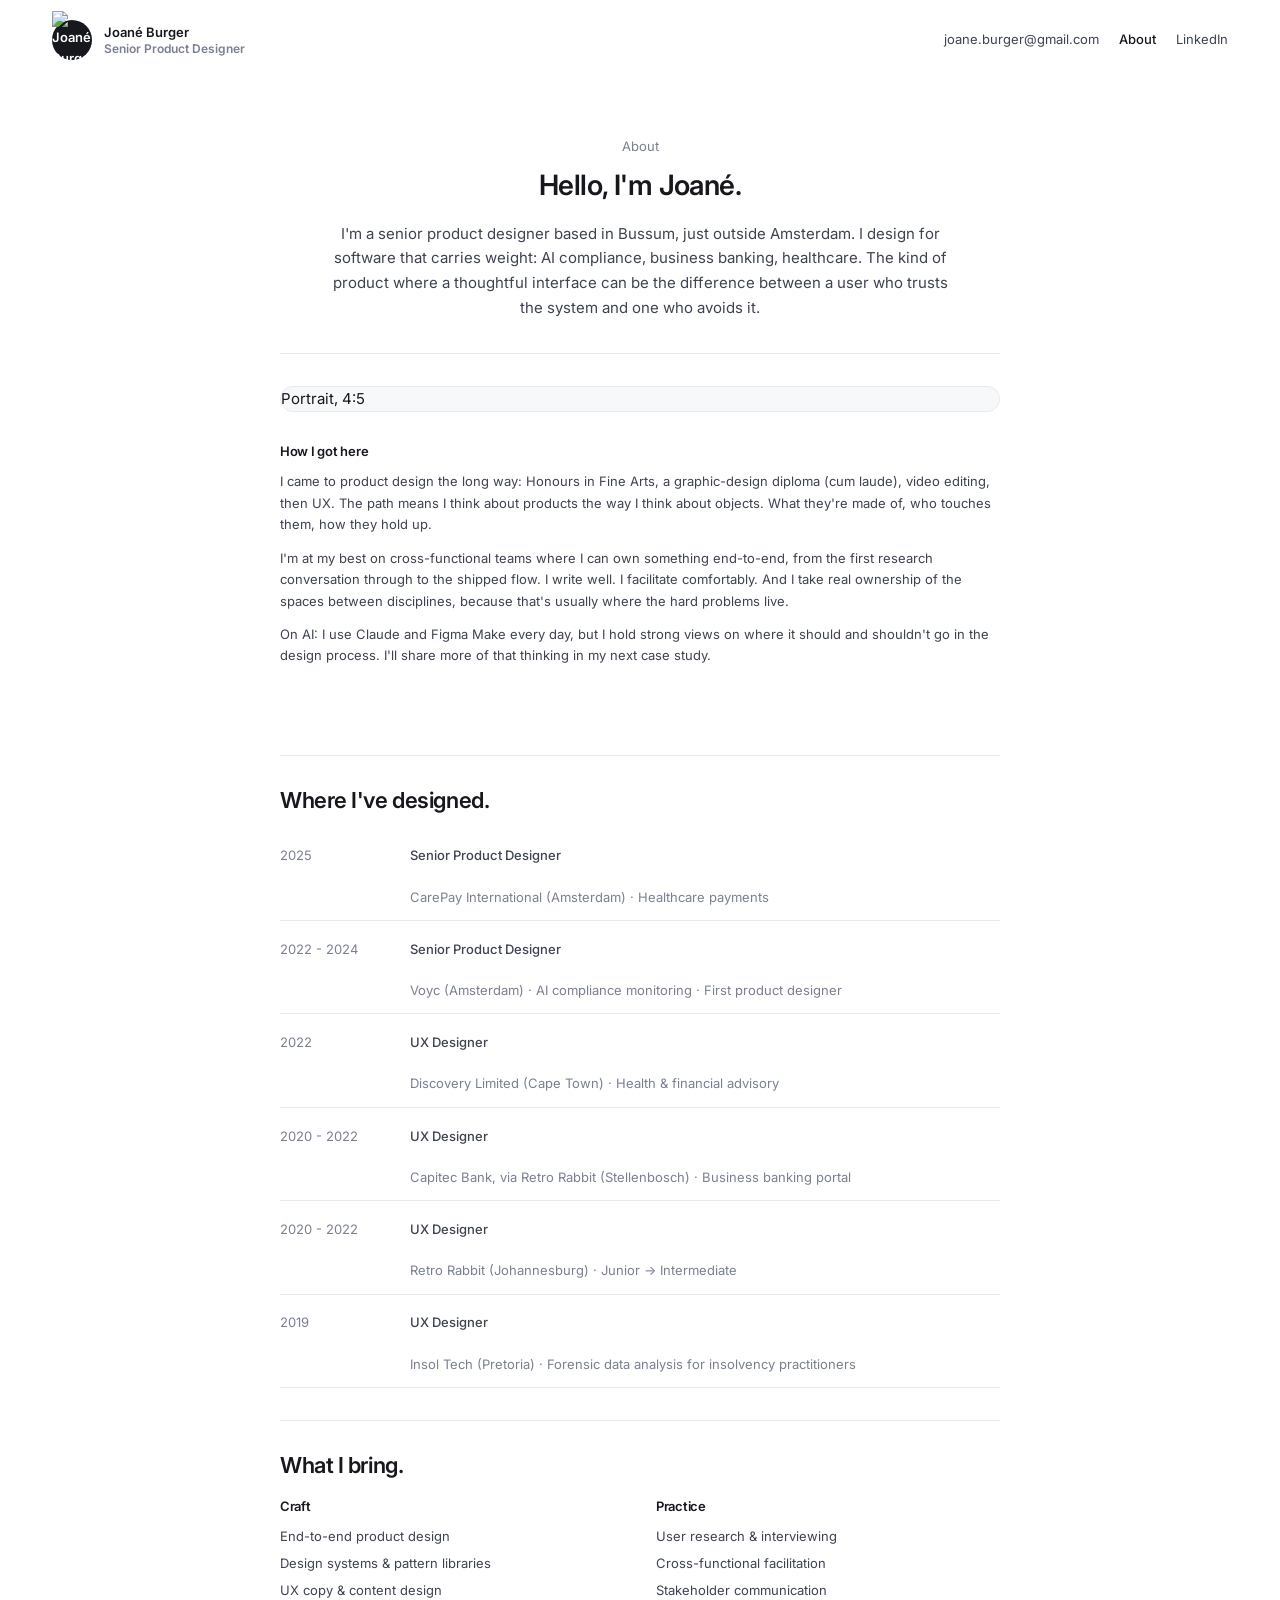
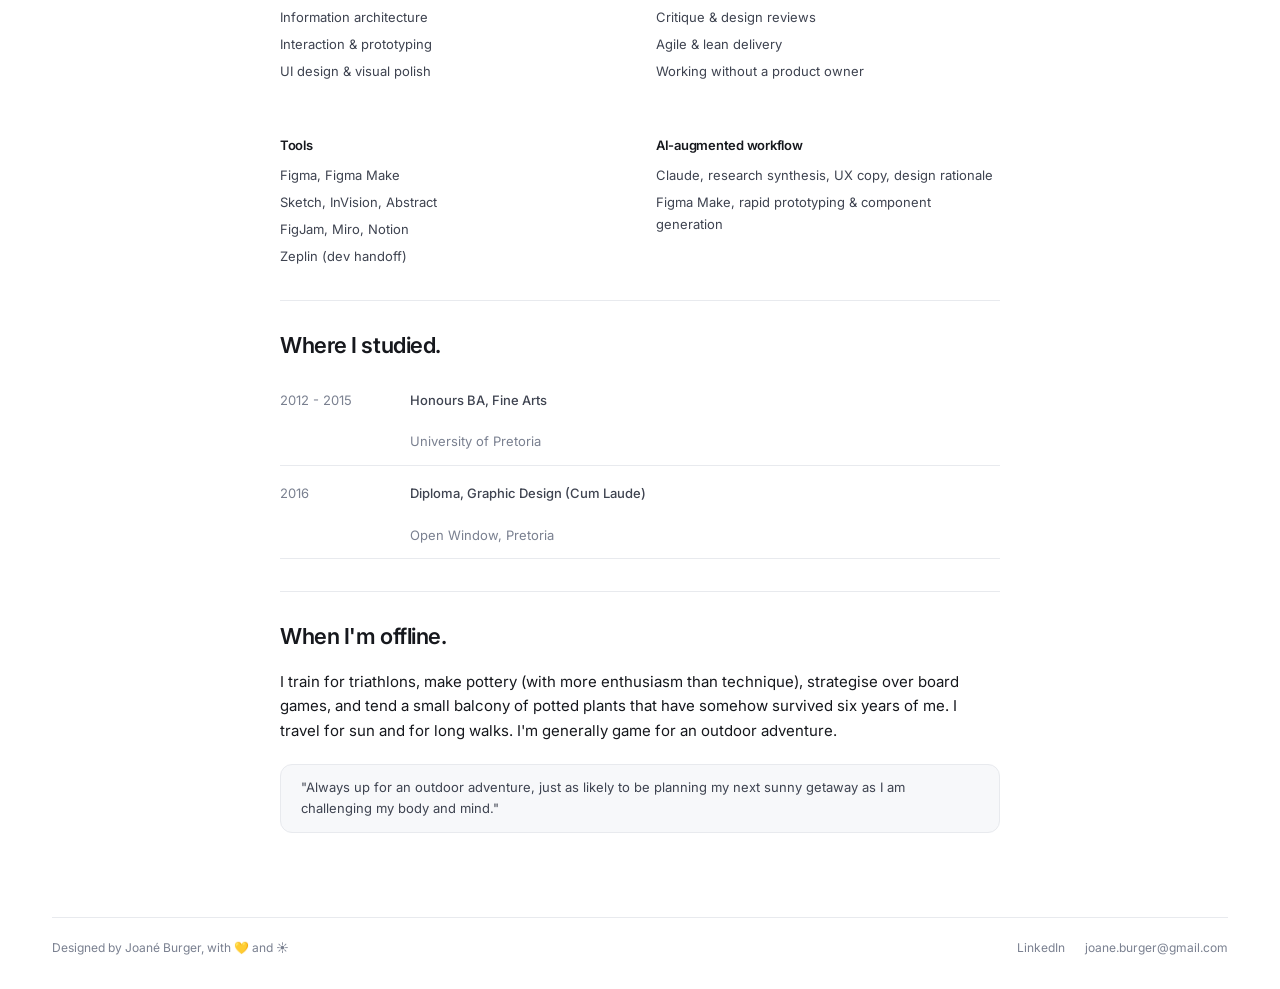
==== commit 9badeab3: "Add files via upload" ====
--- a/about.html
+++ b/about.html
@@ -17,7 +17,7 @@
 
     <header class="topbar">
       <a href="index.html" class="brand">
-        <span class="brand-mark">JB</span>
+        <span class="brand-mark"><img src="images/portrait.jpg" alt="Joané Burger"></span>
         <span class="brand-text">
           <span class="name">Joané Burger</span>
           <span class="title">Senior Product Designer</span>
@@ -164,7 +164,7 @@
     <!-- Footer -->
     <footer class="footer">
       <div class="footer-meta">
-        <span>Designed by Joané Burger. Last updated: July 2026</span>
+        <span>Designed by Joané Burger, with 💛 and ☀️</span>
         <div class="links">
           <a href="https://www.linkedin.com/in/joane-burger-a52912117" target="_blank" rel="noopener">LinkedIn</a>
           <a href="mailto:joane.burger@gmail.com">joane.burger@gmail.com</a>
--- a/styles.css
+++ b/styles.css
@@ -155,16 +155,16 @@
 .work-card .preview {
   position: relative;
   aspect-ratio: 16 / 11;
-  display: flex;
-  align-items: center;
-  justify-content: center;
-  padding: var(--sp-4);
 }
 .work-card .preview.bg-cream { background: var(--grad-voyc); }
 .work-card .preview.bg-sky { background: var(--grad-capitec); }
 .work-card .preview img {
-  width: 100%; height: 100%;
+  position: absolute;
+  top: var(--sp-4); left: var(--sp-4); right: var(--sp-4); bottom: 0;
+  width: calc(100% - 2 * var(--sp-4));
+  height: calc(100% - var(--sp-4));
   object-fit: contain;
+  object-position: bottom;
   filter: drop-shadow(0 12px 28px rgba(22, 24, 29, 0.14));
 }
 .work-card .chip-row {
@@ -568,3 +568,8 @@
 .section-intro .lead { font-size: var(--fs-sm); color: var(--muted); margin-top: var(--sp-2); }
 .email { font-weight: 500; }
 .reply { font-size: var(--fs-xs); color: var(--muted); }
+
+/* Behaviours driven by script.js */
+.topbar { position: sticky; top: 0; background: var(--bg); z-index: 10; }
+.topbar.is-scrolled { box-shadow: 0 1px 0 var(--line); }
+.cs-nav a.is-active { color: var(--ink); font-weight: 500; }
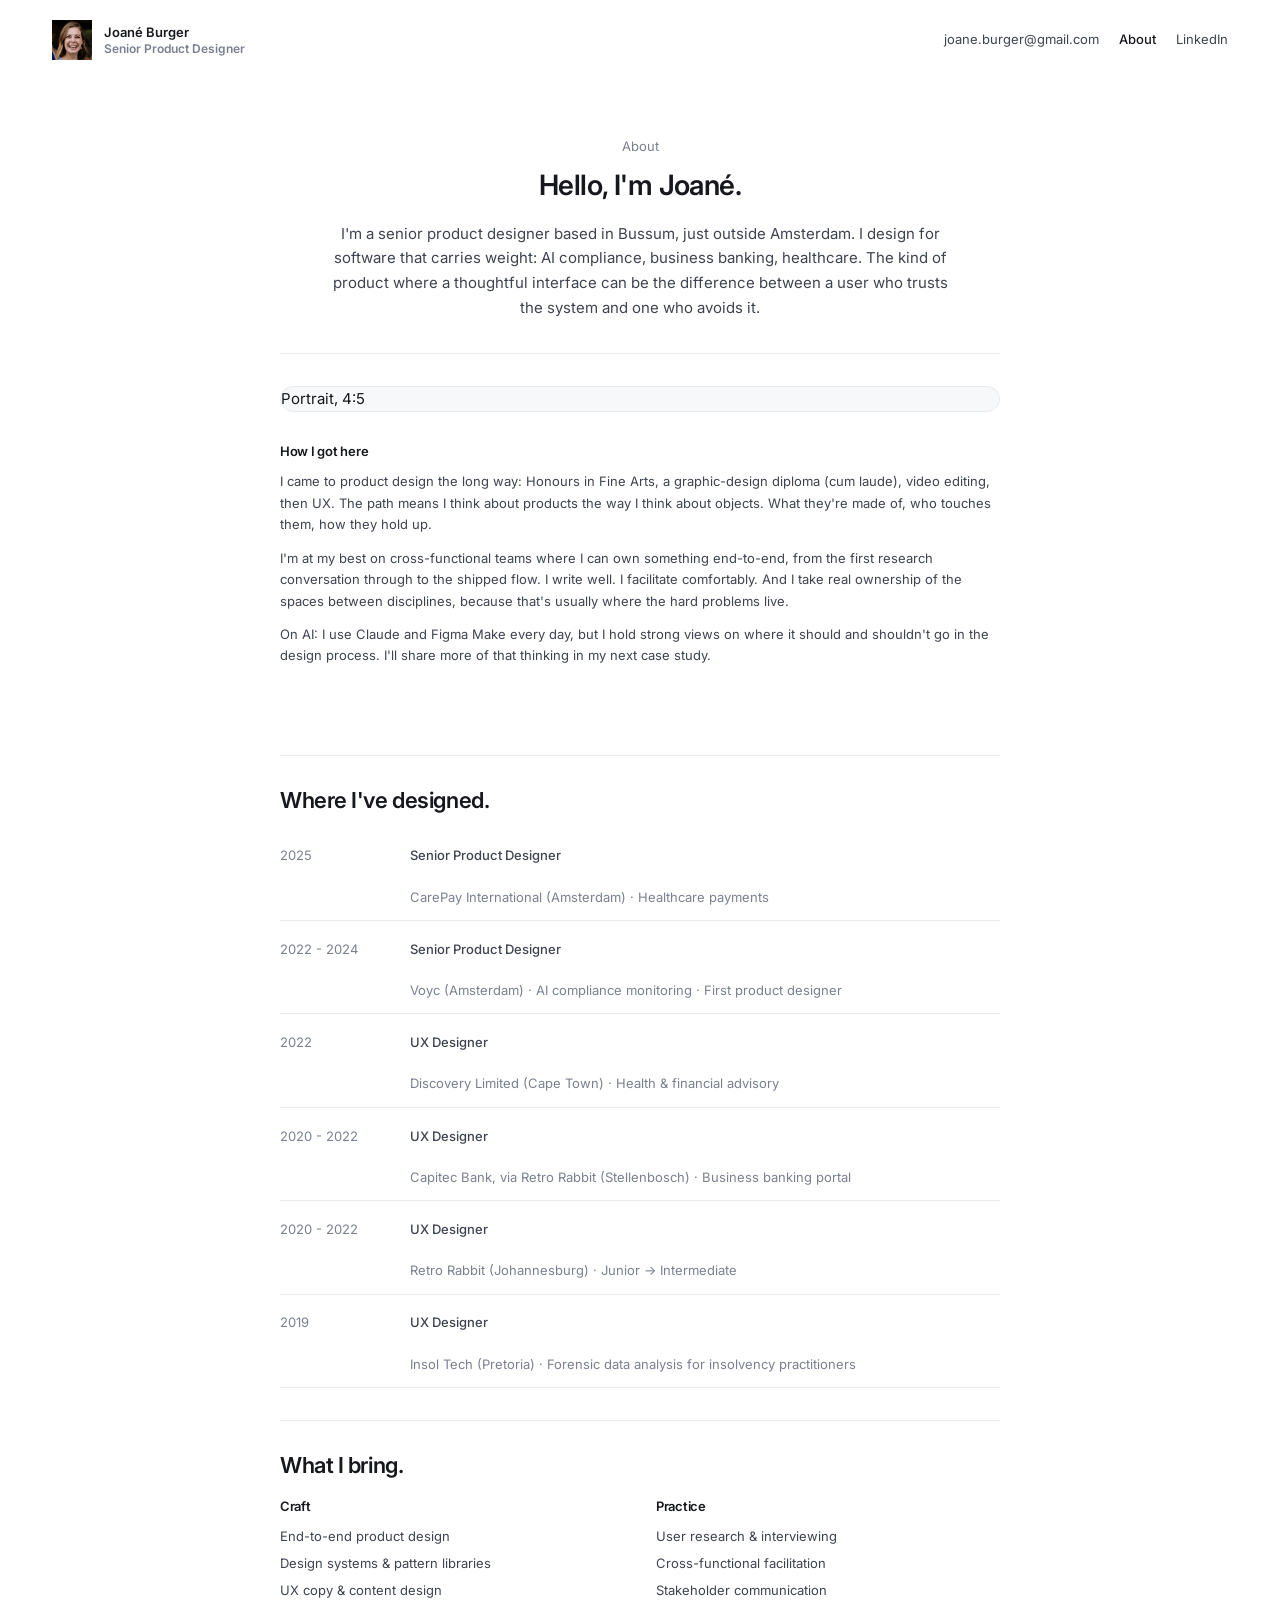
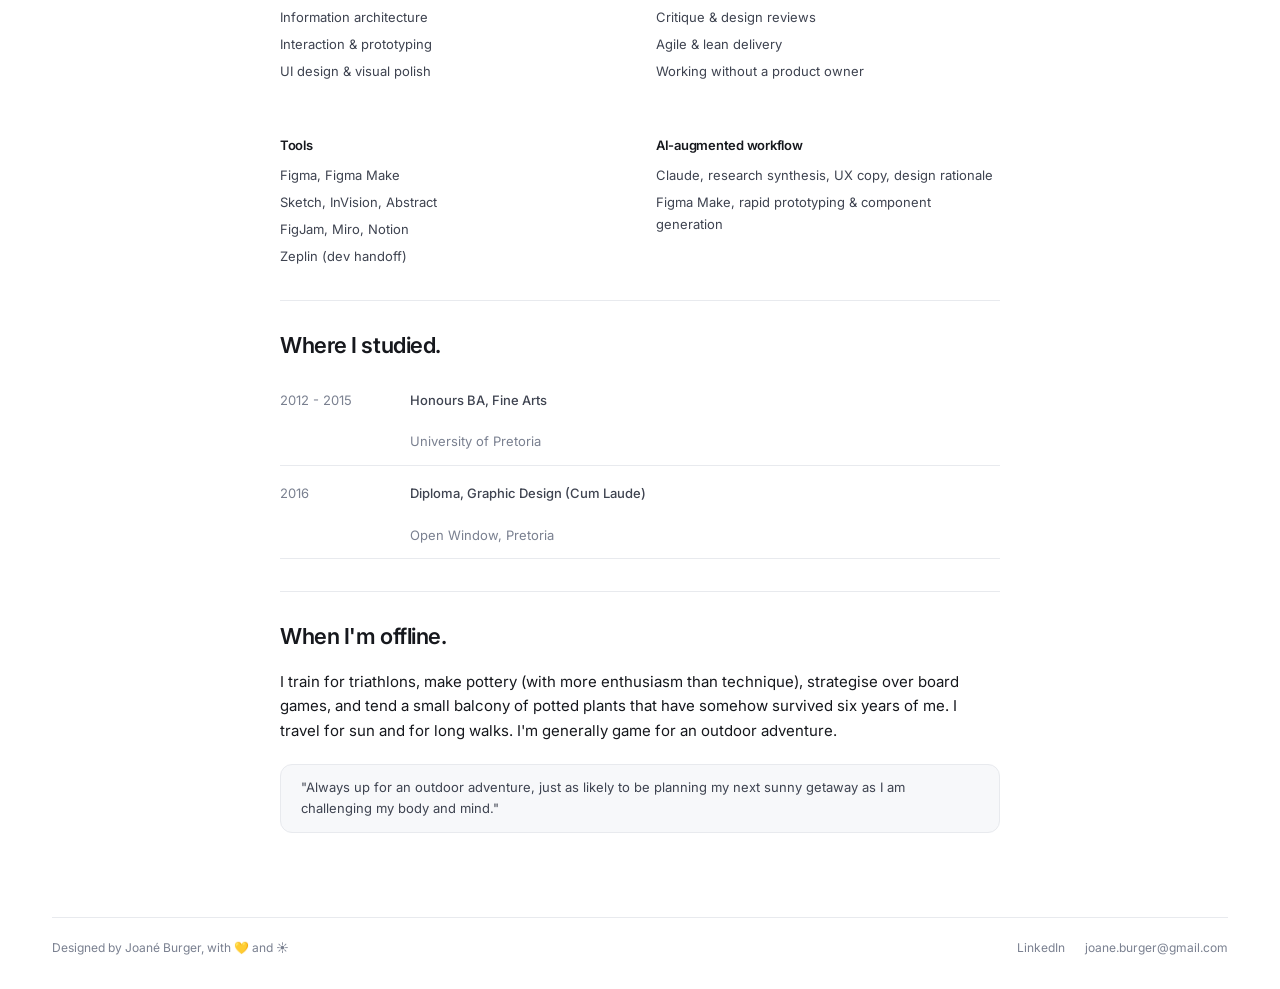
==== commit 3b0fb57f: "Add files via upload" ====
--- a/about.html
+++ b/about.html
@@ -17,7 +17,7 @@
 
     <header class="topbar">
       <a href="index.html" class="brand">
-        <span class="brand-mark"><img src="images/portrait.jpg" alt="Joané Burger"></span>
+        <span class="brand-mark"><img src="images/portrait.png" alt="Joané Burger"></span>
         <span class="brand-text">
           <span class="name">Joané Burger</span>
           <span class="title">Senior Product Designer</span>
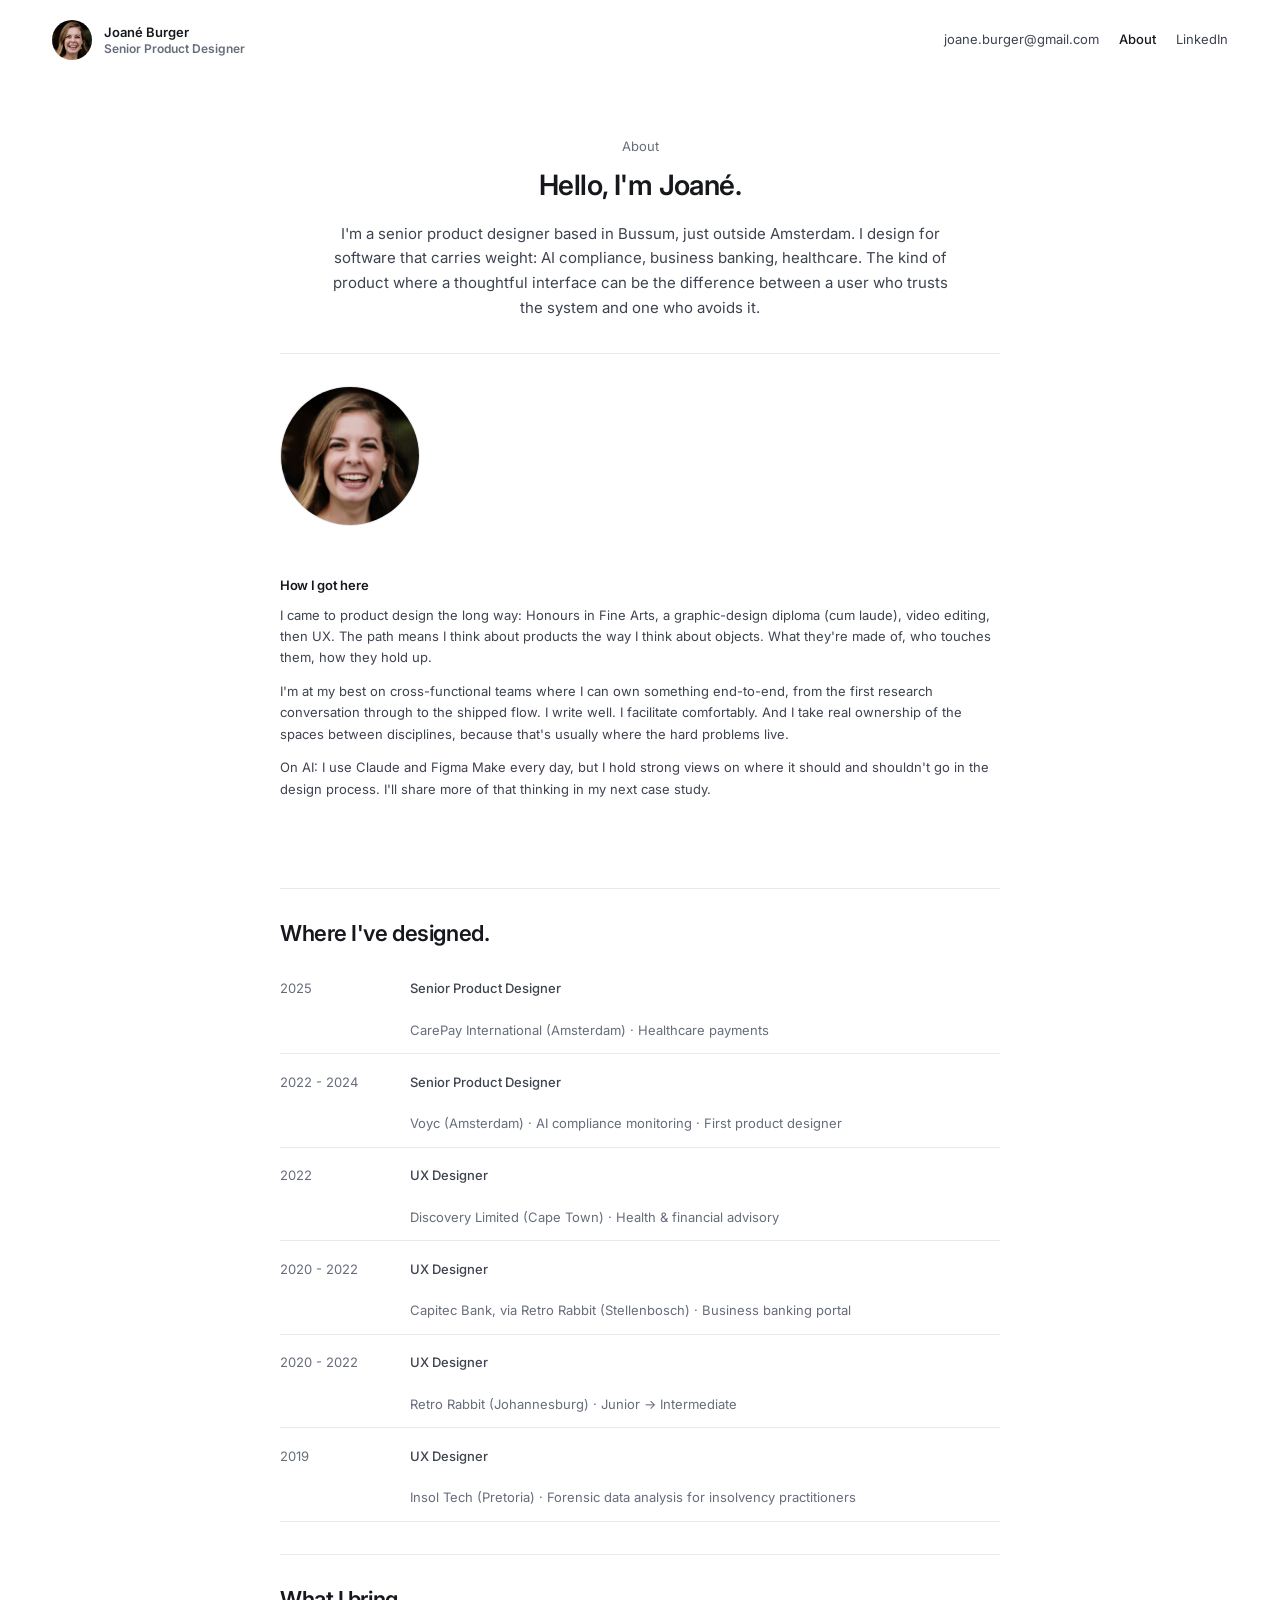
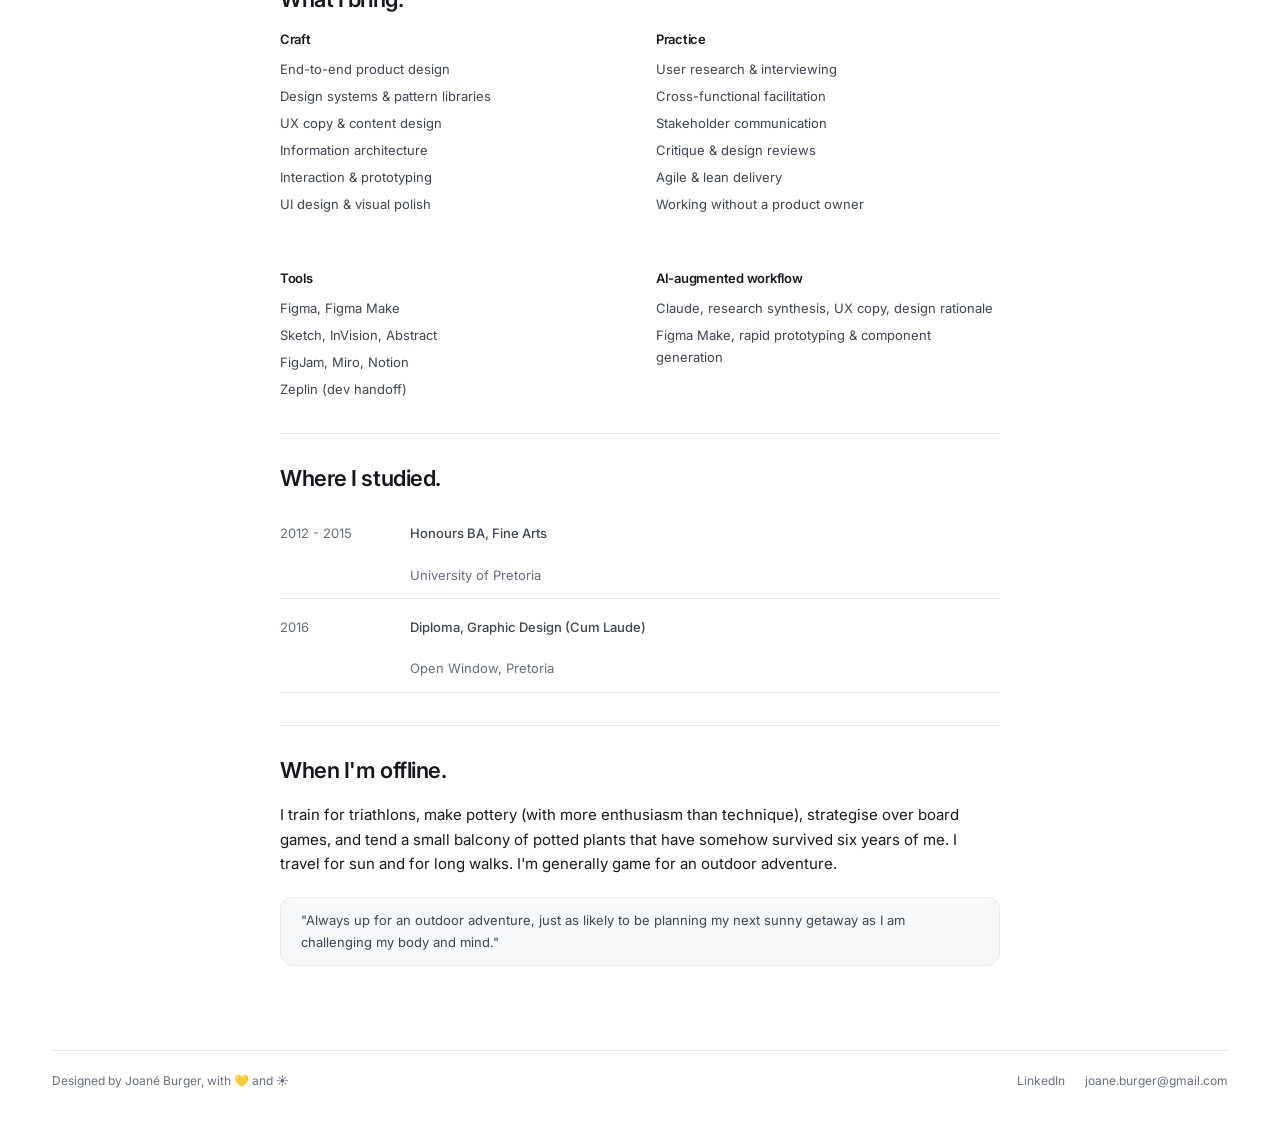
==== commit deaf0e60: "Add files via upload" ====
--- a/about.html
+++ b/about.html
@@ -40,7 +40,9 @@
     </section>
 
     <div class="about-grid" style="padding: var(--sp-4) 0 var(--sp-6); border-top: 1px solid var(--line);">
-      <div class="about-photo">Portrait, 4:5</div>
+      <div class="about-portrait">
+        <img src="images/portrait.png" alt="Portrait of Joané Burger">
+      </div>
       <div class="about-body">
         <h4>How I got here</h4>
         <p>I came to product design the long way: Honours in Fine Arts, a graphic-design diploma (cum laude), video editing, then UX. The path means I think about products the way I think about objects. What they're made of, who touches them, how they hold up.</p>
--- a/styles.css
+++ b/styles.css
@@ -7,7 +7,7 @@
   --line: #E8EAEE;
   --ink: #16181D;
   --ink-soft: #3E4350;
-  --muted: #7A8090;
+  --muted: #666D7B;
   --sky-soft: #EAF3EE;
   --grad-voyc: linear-gradient(135deg, #F3EEFF 0%, #E6DBFB 55%, #D9CCF6 100%);
   --grad-capitec: linear-gradient(135deg, #EAF4F9 0%, #D8EAF4 55%, #CBE2F0 100%);
@@ -86,7 +86,9 @@
   font-weight: 600;
   letter-spacing: 0;
   flex-shrink: 0;
-}
+  overflow: hidden;
+}
+.brand-mark img { width: 100%; height: 100%; object-fit: cover; }
 .brand-text { display: flex; flex-direction: column; line-height: 1.3; }
 .brand-text .name { font-weight: 600; font-size: var(--fs-sm); }
 .brand-text .title { font-size: var(--fs-xs); color: var(--muted); }
@@ -113,7 +115,7 @@
 .hero h1 { font-size: var(--fs-h1); margin-bottom: var(--sp-3); }
 .hero .lede {
   font-size: var(--fs-sm);
-  color: var(--muted);
+  color: var(--ink-soft);
   max-width: 440px;
   margin: 0 auto var(--sp-4);
 }
@@ -196,13 +198,23 @@
   gap: var(--sp-3);
 }
 .home-about h2 { font-size: var(--fs-lg); text-align: center; margin-bottom: var(--sp-2); }
+.about-row {
+  display: grid;
+  grid-template-columns: 132px 1fr;
+  gap: 0.6rem;
+  align-items: stretch;
+}
 .about-photo {
-  border-radius: var(--r-card);
-  border: 1px solid var(--line);
-  overflow: hidden;
-  background: var(--surface);
-}
-.about-photo img { width: 100%; height: auto; }
+  border-radius: 12px;
+  border: 1px solid var(--line);
+  overflow: hidden;
+  background: var(--surface);
+}
+.about-photo img { width: 100%; height: 100%; object-fit: cover; }
+@media (max-width: 560px) {
+  .about-row { grid-template-columns: 1fr; }
+  .about-photo { height: 220px; }
+}
 .about-stats {
   display: grid;
   grid-template-columns: 1fr 1fr;
@@ -244,12 +256,12 @@
 /* ---------- Case study layout ---------- */
 .cs-layout {
   display: grid;
-  grid-template-columns: 200px minmax(0, 720px);
+  grid-template-columns: 180px minmax(0, 640px) 180px;
   justify-content: center;
-  gap: var(--sp-5);
+  gap: 0 var(--sp-4);
   padding: var(--sp-5) 0 var(--sp-4);
 }
-@media (max-width: 900px) {
+@media (max-width: 1080px) {
   .cs-layout { grid-template-columns: minmax(0, 1fr); }
   .cs-nav { display: none; }
 }
@@ -277,15 +289,12 @@
 .cs-main { min-width: 0; }
 
 /* Case header */
-.cs-header .meta {
-  display: flex;
-  flex-wrap: wrap;
-  gap: 0.5rem 1rem;
-  font-size: var(--fs-sm);
-  color: var(--muted);
-  margin-bottom: var(--sp-2);
-}
-.cs-header h1 { font-size: var(--fs-xl); margin-bottom: var(--sp-3); }
+.cs-header h1 {
+  font-size: clamp(1.6rem, 4vw, 2rem);
+  line-height: 1.12;
+  margin: 0 0 var(--sp-3);
+}
+.cs-header .cs-hero-img { margin: 0 0 var(--sp-3); }
 .cs-header .tagline { color: var(--ink-soft); margin-bottom: var(--sp-3); }
 .opener-quote {
   background: var(--surface);
@@ -296,7 +305,7 @@
   color: var(--ink-soft);
   margin-bottom: var(--sp-3);
 }
-.opener-quote .attribution { display: block; margin-top: 0.4rem; color: var(--muted); font-size: var(--fs-xs); }
+.opener-quote .attribution, .opener-quote .who { display: block; margin-top: 0.4rem; color: var(--muted); font-size: var(--fs-xs); }
 
 /* Impact stats */
 .stats {
@@ -365,7 +374,7 @@
   color: var(--muted);
   margin-bottom: var(--sp-2);
 }
-.cs-section h2 { font-size: var(--fs-lg); margin-bottom: var(--sp-3); }
+.cs-section h2 { font-size: 1.5rem; line-height: 1.2; margin-bottom: var(--sp-3); }
 .cs-section h3 { font-size: var(--fs-md); margin: var(--sp-3) 0 var(--sp-2); }
 .cs-section p { color: var(--ink-soft); margin-bottom: var(--sp-2); }
 .cs-section p.lead { color: var(--ink); }
@@ -573,3 +582,91 @@
 .topbar { position: sticky; top: 0; background: var(--bg); z-index: 10; }
 .topbar.is-scrolled { box-shadow: 0 1px 0 var(--line); }
 .cs-nav a.is-active { color: var(--ink); font-weight: 500; }
+
+/* ---------- Per-case accent colours ---------- */
+.case-voyc {
+  --accent: #4A1D96;          /* 11.0:1 on white */
+  --accent-tint: #F6F3FD;     /* callout background */
+  --accent-line: #E3D9F7;     /* callout border */
+}
+.case-capitec {
+  --accent: #0F5C8C;          /* 7.2:1 on white */
+  --accent-tint: #F0F6FA;
+  --accent-line: #D7E7F1;
+}
+
+/* Callouts and quotes take a wash of the case colour */
+.case-voyc .opener-quote, .case-capitec .opener-quote,
+.case-voyc .quote-card, .case-capitec .quote-card,
+.case-voyc .lesson, .case-capitec .lesson {
+  background: var(--accent-tint);
+  border-color: var(--accent-line);
+}
+.case-voyc .quote-card .avatar, .case-capitec .quote-card .avatar {
+  background: var(--accent-line);
+  color: var(--accent);
+}
+.case-voyc .figure-grid .ba-card.is-after .ba-label,
+.case-capitec .figure-grid .ba-card.is-after .ba-label {
+  background: var(--accent-tint);
+}
+
+.case-voyc .cs-header h1,
+.case-capitec .cs-header h1,
+.case-voyc .cs-section h2,
+.case-capitec .cs-section h2 { color: var(--accent); }
+
+.case-voyc .stat .num,
+.case-capitec .stat .num { color: var(--accent); }
+
+.case-voyc .pull,
+.case-capitec .pull { border-left-color: var(--accent); }
+
+.case-voyc .cs-nav a:hover,
+.case-capitec .cs-nav a:hover,
+.case-voyc .cs-nav a.is-active,
+.case-capitec .cs-nav a.is-active { color: var(--accent); }
+
+.case-voyc .figure-grid .ba-card.is-after .ba-label,
+.case-capitec .figure-grid .ba-card.is-after .ba-label { color: var(--accent); }
+
+
+/* ---------- Problem cards ---------- */
+.problem-cards {
+  display: grid;
+  grid-template-columns: repeat(auto-fit, minmax(180px, 1fr));
+  gap: var(--sp-2);
+  background: var(--accent-tint, var(--surface));
+  border: 1px solid var(--accent-line, var(--line));
+  border-radius: 16px;
+  padding: var(--sp-2);
+  margin: var(--sp-3) 0;
+}
+.problem-card {
+  background: #FFFFFF;
+  border: 1px solid var(--line);
+  border-radius: 12px;
+  padding: var(--sp-3);
+}
+.problem-card .icon {
+  display: block;
+  width: 22px; height: 22px;
+  color: var(--accent, var(--ink));
+  margin-bottom: var(--sp-2);
+}
+.problem-card .icon svg { width: 100%; height: 100%; display: block; }
+.problem-card h4 { font-size: var(--fs-base); margin-bottom: 0.4rem; }
+.problem-card p { font-size: var(--fs-sm); color: var(--ink-soft); margin: 0; }
+
+/* ---------- About page portrait ---------- */
+.about-portrait {
+  width: 140px;
+  height: 140px;
+  border-radius: 50%;
+  overflow: hidden;
+  border: 1px solid var(--line);
+  background: var(--surface);
+  margin-bottom: var(--sp-3);
+  flex-shrink: 0;
+}
+.about-portrait img { width: 100%; height: 100%; object-fit: cover; display: block; }
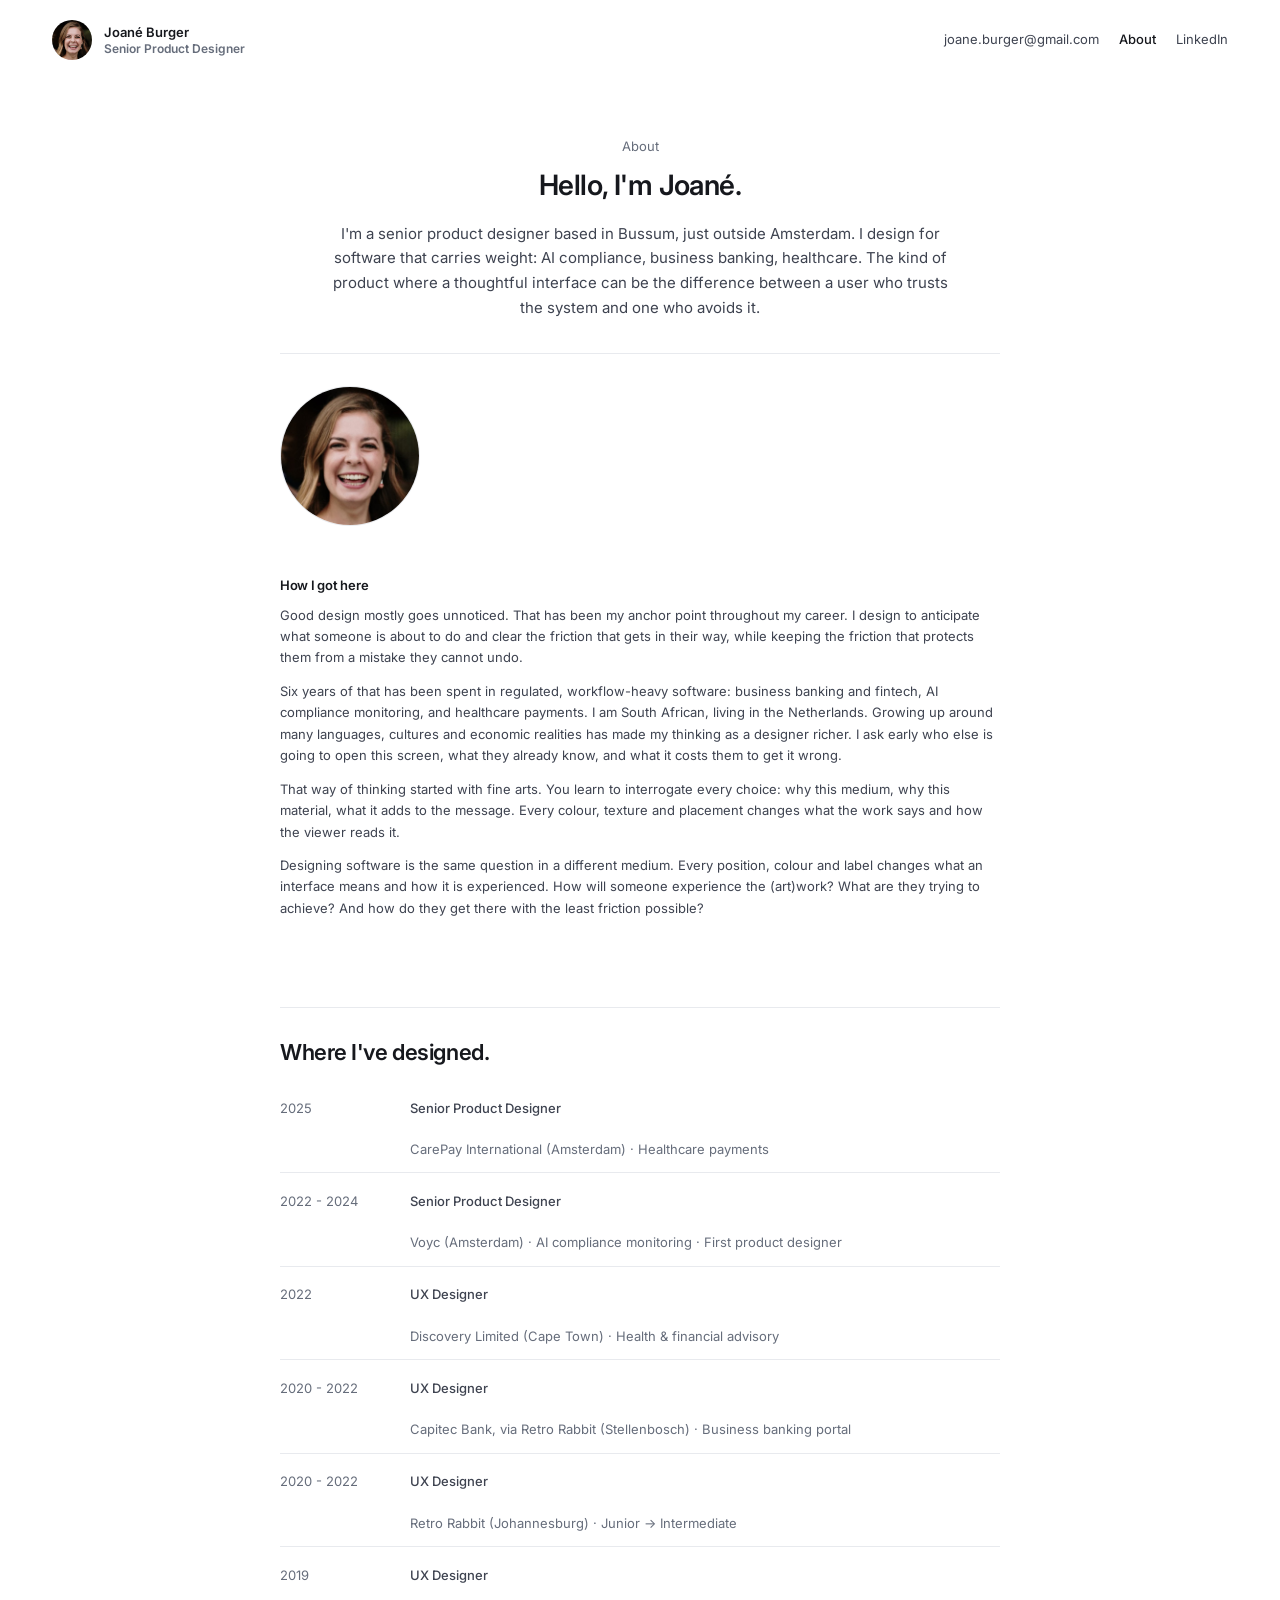
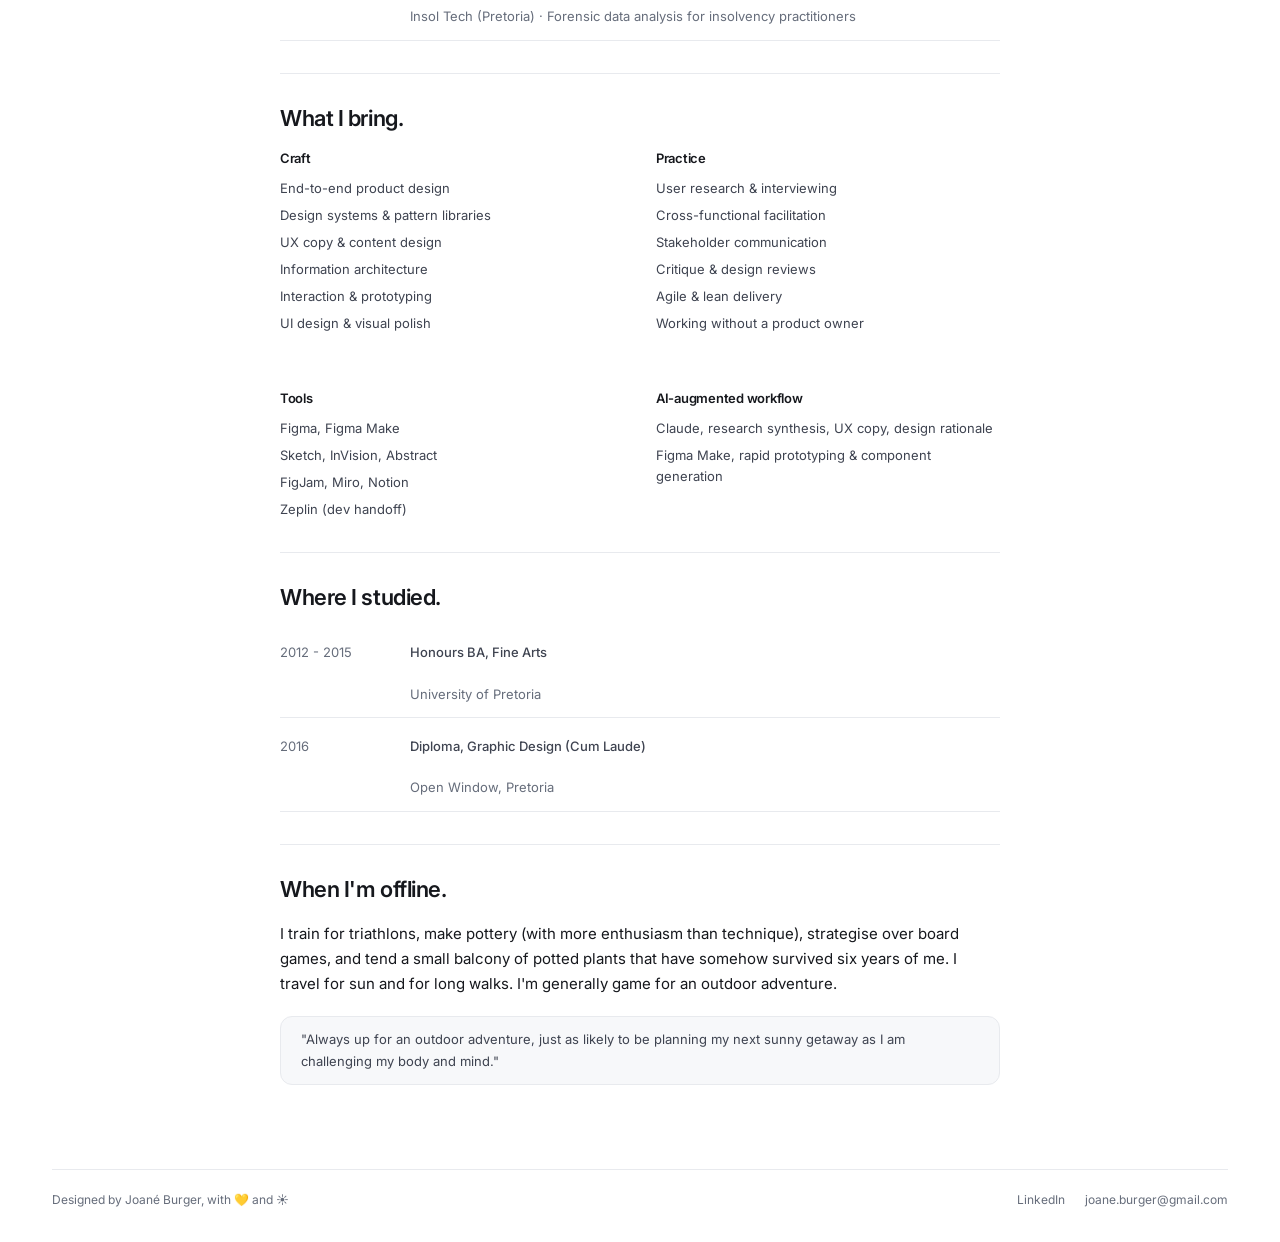
==== commit 90b9e3ab: "Add files via upload" ====
--- a/about.html
+++ b/about.html
@@ -45,9 +45,10 @@
       </div>
       <div class="about-body">
         <h4>How I got here</h4>
-        <p>I came to product design the long way: Honours in Fine Arts, a graphic-design diploma (cum laude), video editing, then UX. The path means I think about products the way I think about objects. What they're made of, who touches them, how they hold up.</p>
-        <p>I'm at my best on cross-functional teams where I can own something end-to-end, from the first research conversation through to the shipped flow. I write well. I facilitate comfortably. And I take real ownership of the spaces between disciplines, because that's usually where the hard problems live.</p>
-        <p>On AI: I use Claude and Figma Make every day, but I hold strong views on where it should and shouldn't go in the design process. I'll share more of that thinking in my next case study.</p>
+        <p>Good design mostly goes unnoticed. That has been my anchor point throughout my career. I design to anticipate what someone is about to do and clear the friction that gets in their way, while keeping the friction that protects them from a mistake they cannot undo.</p>
+        <p>Six years of that has been spent in regulated, workflow-heavy software: business banking and fintech, AI compliance monitoring, and healthcare payments. I am South African, living in the Netherlands. Growing up around many languages, cultures and economic realities has made my thinking as a designer richer. I ask early who else is going to open this screen, what they already know, and what it costs them to get it wrong.</p>
+        <p>That way of thinking started with fine arts. You learn to interrogate every choice: why this medium, why this material, what it adds to the message. Every colour, texture and placement changes what the work says and how the viewer reads it.</p>
+        <p>Designing software is the same question in a different medium. Every position, colour and label changes what an interface means and how it is experienced. How will someone experience the (art)work? What are they trying to achieve? And how do they get there with the least friction possible?</p>
       </div>
     </div>
 
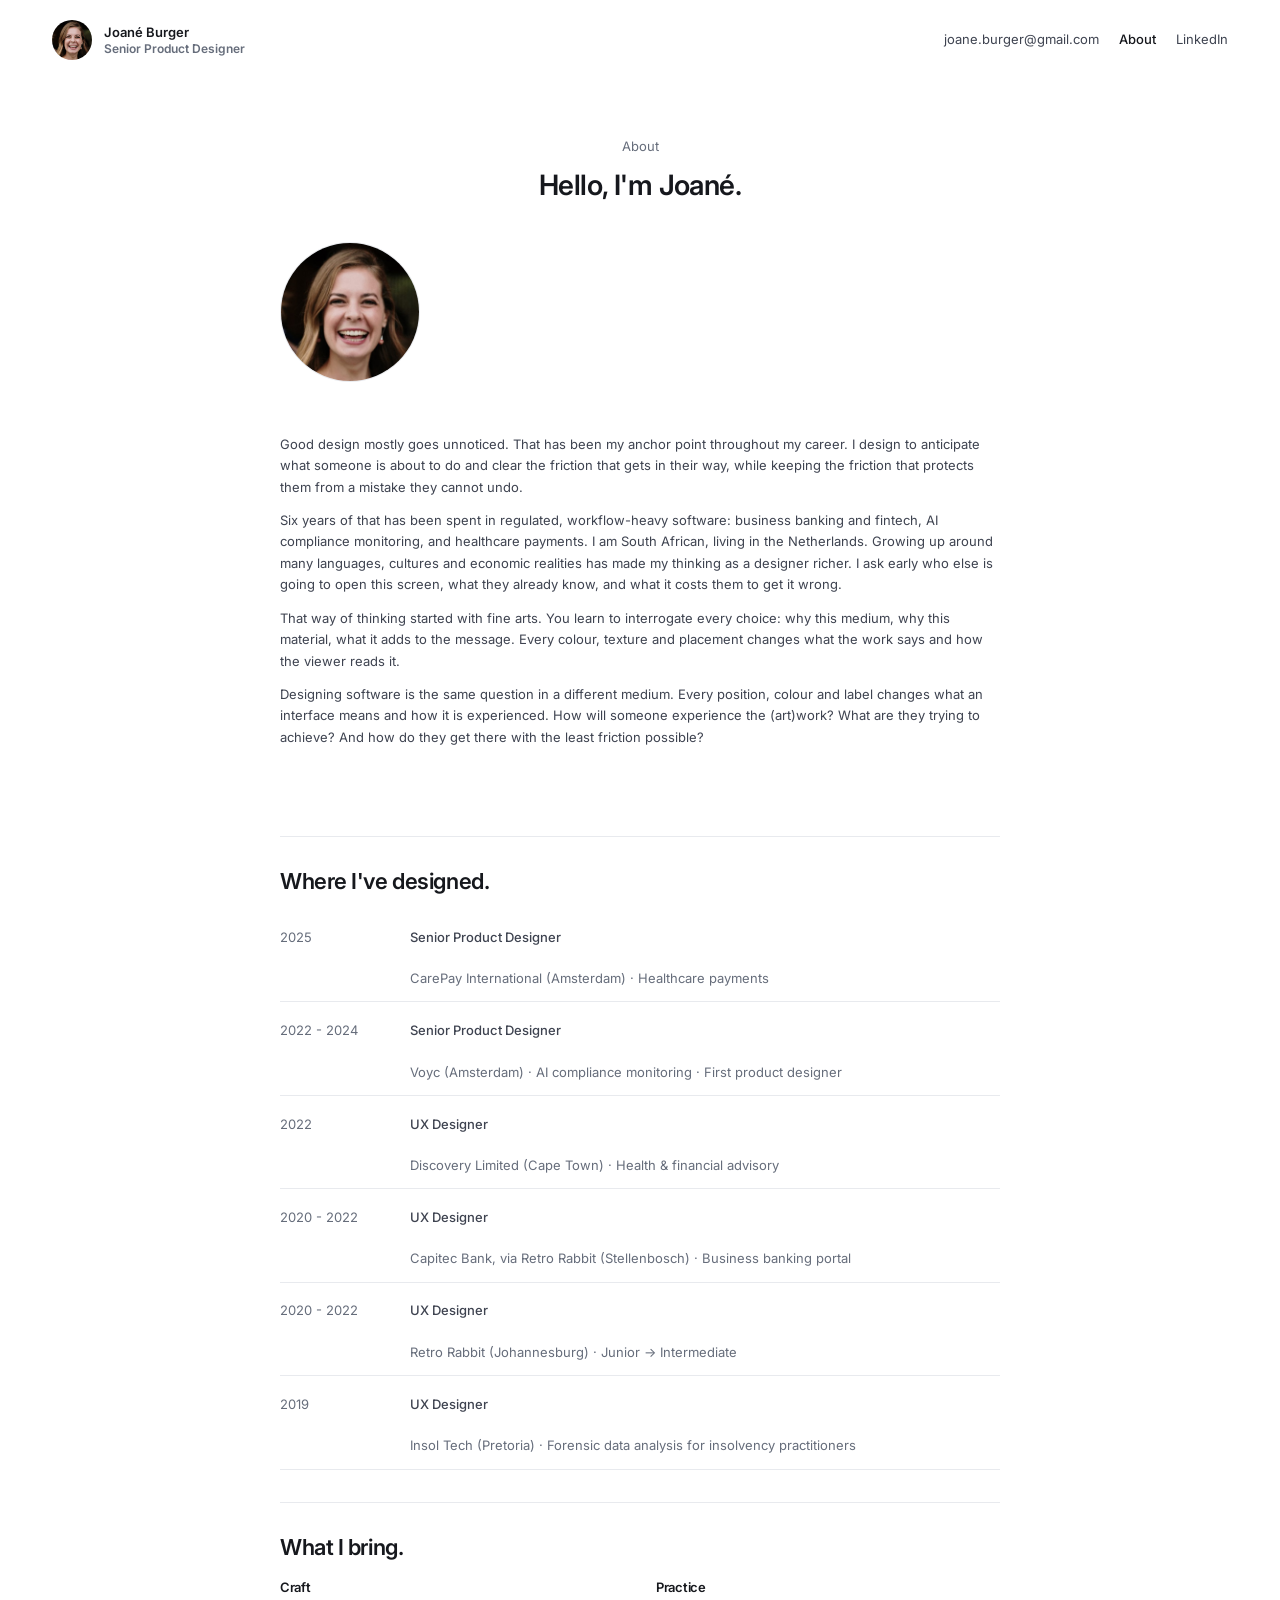
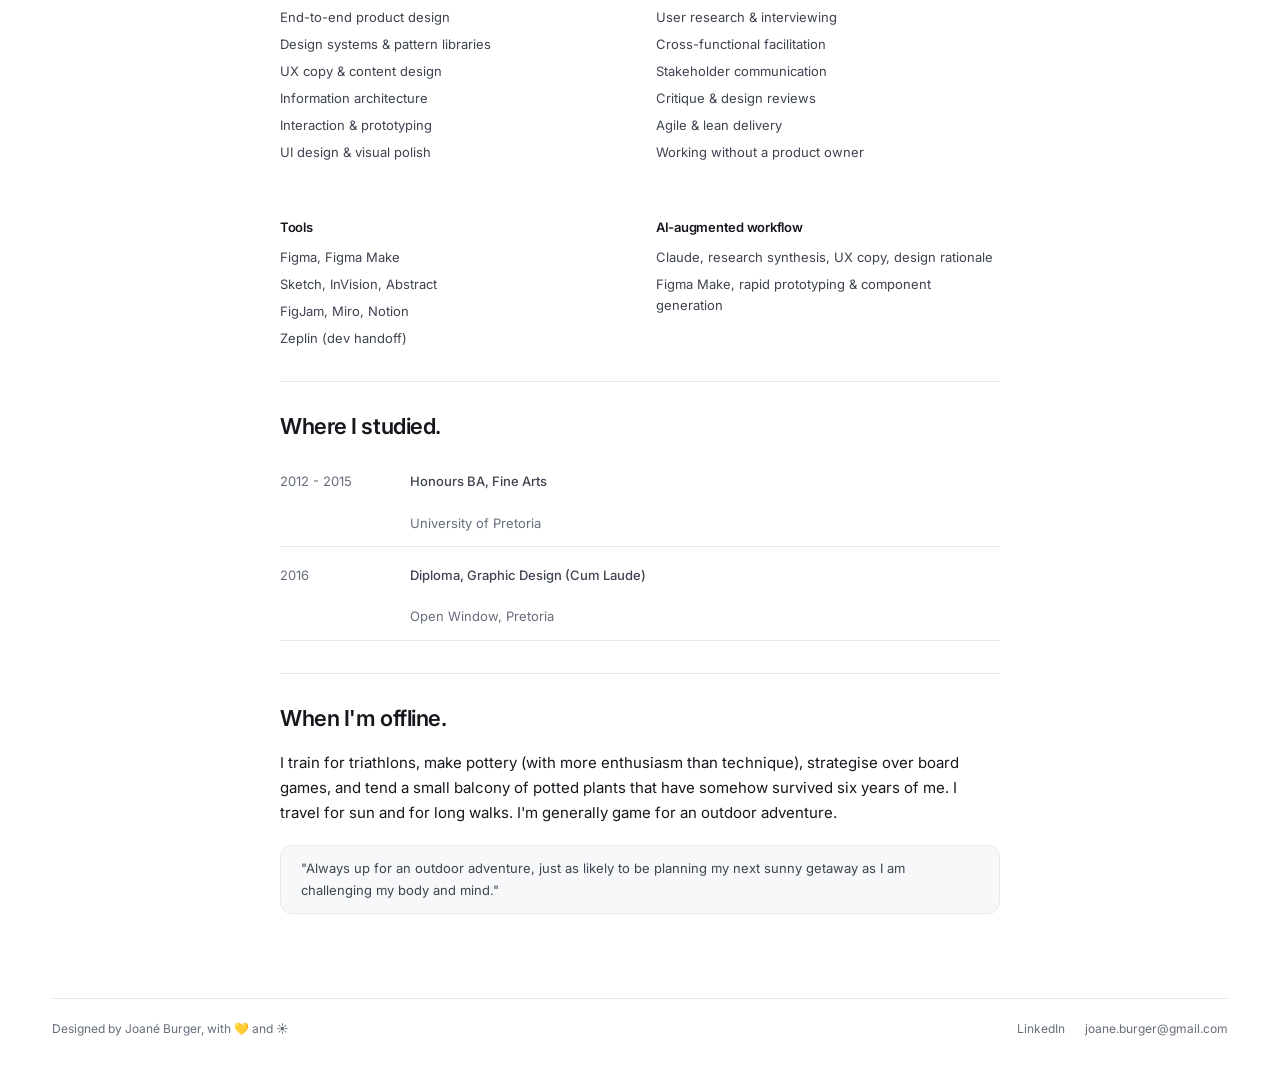
==== commit 7dba20c6: "Add files via upload" ====
--- a/about.html
+++ b/about.html
@@ -36,15 +36,13 @@
     <section class="about-hero">
       <span class="label">About</span>
       <h1>Hello, I'm <em>Joané</em>.</h1>
-      <p class="lede">I'm a senior product designer based in Bussum, just outside Amsterdam. I design for software that carries weight: AI compliance, business banking, healthcare. The kind of product where a thoughtful interface can be the difference between a user who trusts the system and one who avoids it.</p>
     </section>
 
-    <div class="about-grid" style="padding: var(--sp-4) 0 var(--sp-6); border-top: 1px solid var(--line);">
+    <div class="about-grid" style="padding: 0 0 var(--sp-6);">
       <div class="about-portrait">
         <img src="images/portrait.png" alt="Portrait of Joané Burger">
       </div>
       <div class="about-body">
-        <h4>How I got here</h4>
         <p>Good design mostly goes unnoticed. That has been my anchor point throughout my career. I design to anticipate what someone is about to do and clear the friction that gets in their way, while keeping the friction that protects them from a mistake they cannot undo.</p>
         <p>Six years of that has been spent in regulated, workflow-heavy software: business banking and fintech, AI compliance monitoring, and healthcare payments. I am South African, living in the Netherlands. Growing up around many languages, cultures and economic realities has made my thinking as a designer richer. I ask early who else is going to open this screen, what they already know, and what it costs them to get it wrong.</p>
         <p>That way of thinking started with fine arts. You learn to interrogate every choice: why this medium, why this material, what it adds to the message. Every colour, texture and placement changes what the work says and how the viewer reads it.</p>
--- a/styles.css
+++ b/styles.css
@@ -521,7 +521,7 @@
   max-width: 640px;
   margin: 0 auto;
   text-align: center;
-  padding: var(--sp-5) 0 var(--sp-4);
+  padding: var(--sp-5) 0 var(--sp-3);
 }
 .about-hero h1 { font-size: var(--fs-xl); margin-bottom: var(--sp-3); }
 .about-hero .lede { color: var(--ink-soft); font-size: var(--fs-base); }
